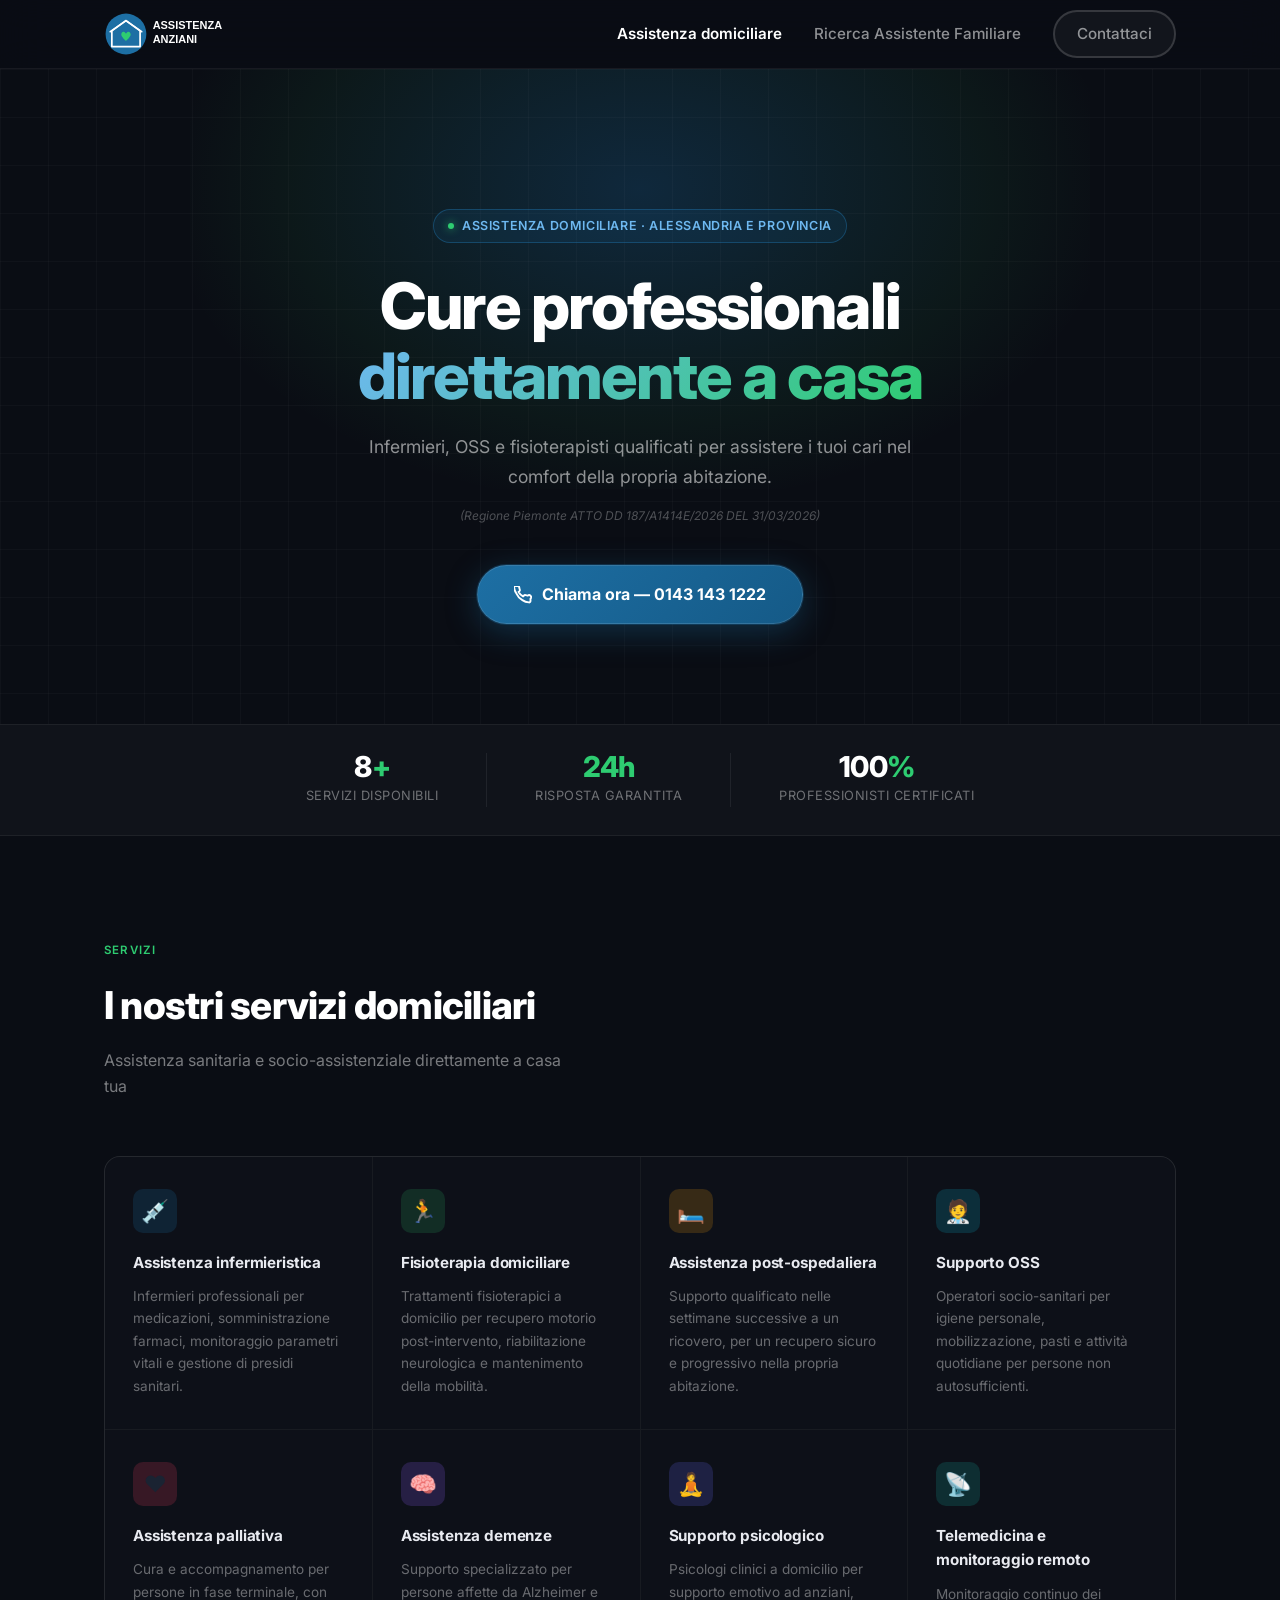
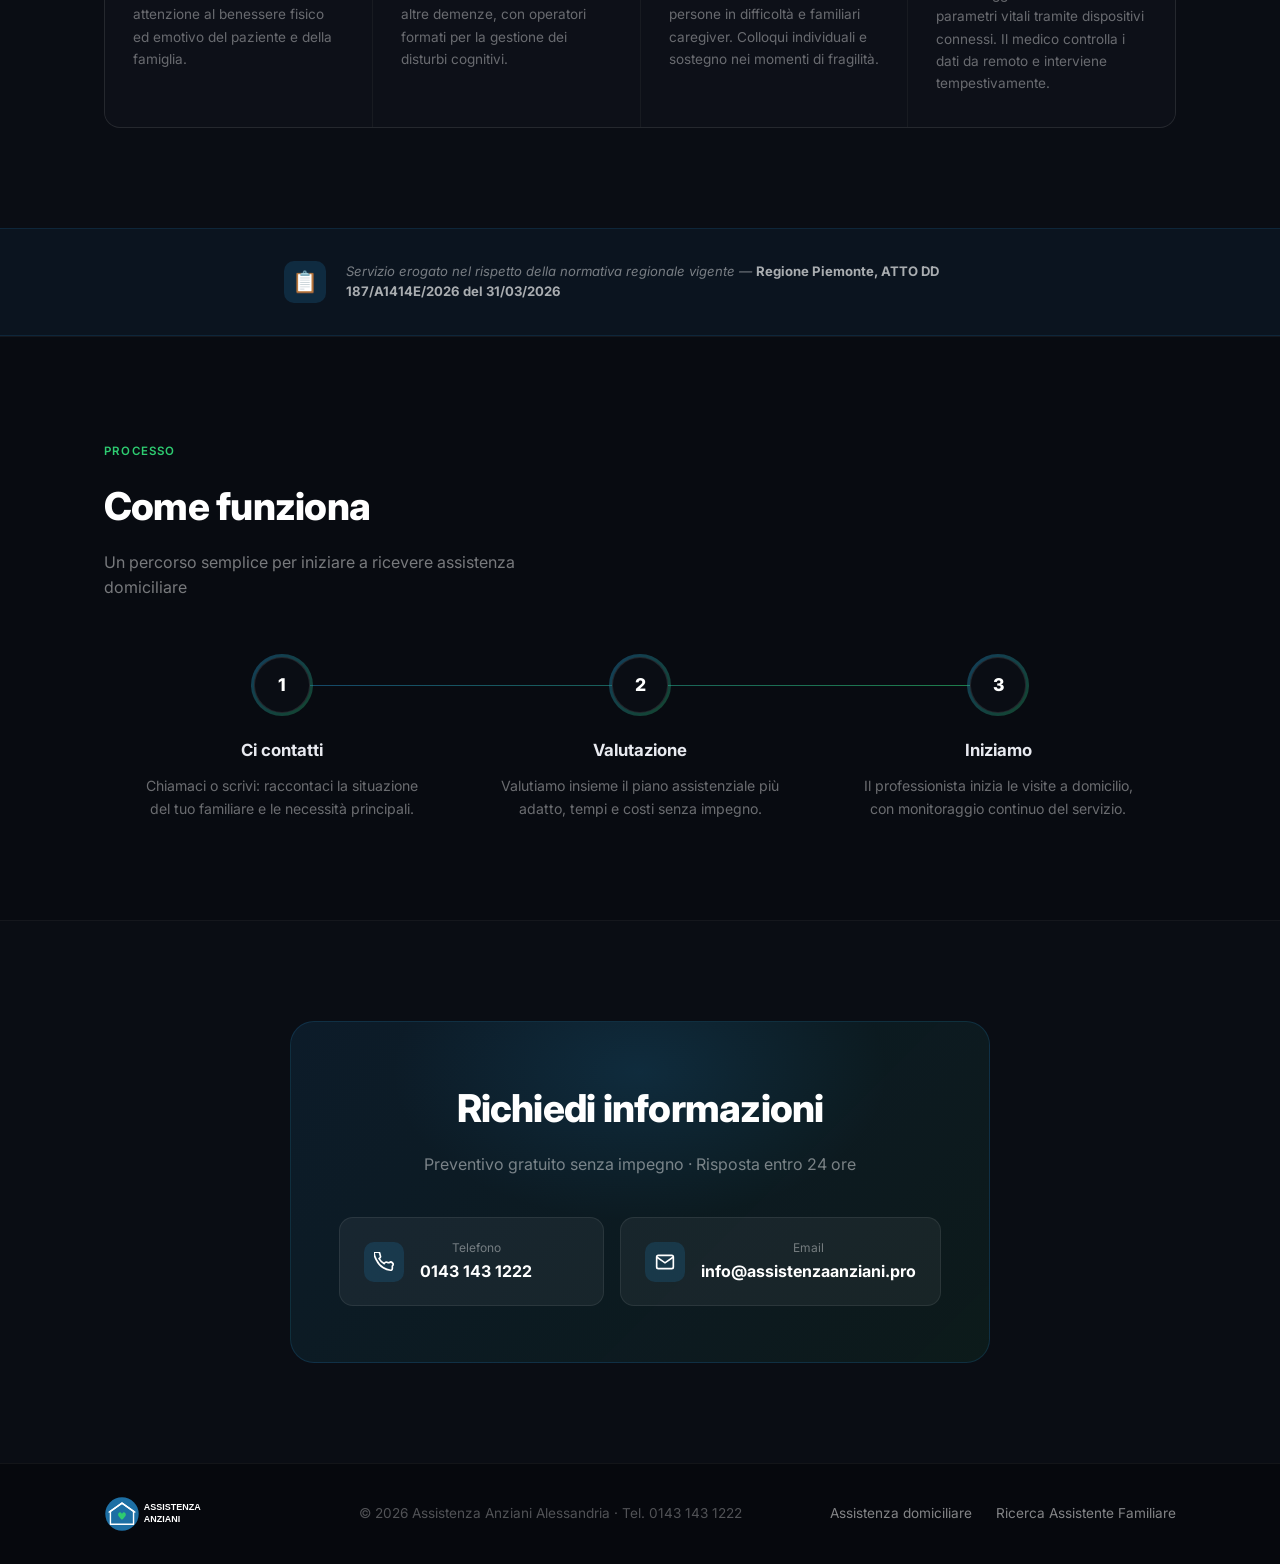
==== assistenza-domiciliare.html @ 187d7cd0 "Add white logo variant for dark navbar on assistenza-domiciliare page" ====
<!DOCTYPE html>
<html lang="it">
<head>
  <meta charset="UTF-8" />
  <meta name="viewport" content="width=device-width, initial-scale=1.0" />
  <title>Assistenza Domiciliare Alessandria e provincia | Assistenza Anziani AL</title>
  <meta name="description" content="Assistenza domiciliare professionale ad Alessandria e provincia. Infermieri, OSS, fisioterapisti e supporto post-ospedaliero a domicilio. Contattaci." />
  <meta name="keywords" content="assistenza domiciliare Alessandria, OSS domiciliare Alessandria, assistenza post-operatoria" />
  <link rel="canonical" href="https://www.assistenzaanziani.pro/assistenza-domiciliare.html" />
  <link rel="preconnect" href="https://fonts.googleapis.com" />
  <link rel="preconnect" href="https://fonts.gstatic.com" crossorigin />
  <link href="https://fonts.googleapis.com/css2?family=Inter:ital,wght@0,300;0,400;0,500;0,600;0,700;0,800;1,400&display=swap" rel="stylesheet" />
  <link rel="stylesheet" href="style.css" />
  <script type="application/ld+json">
  {
    "@context": "https://schema.org",
    "@type": "MedicalBusiness",
    "name": "Assistenza Domiciliare — Assistenza Anziani Alessandria",
    "description": "Cure domiciliari, infermieri e OSS a domicilio ad Alessandria e provincia",
    "telephone": "+390143143122",
    "email": "info@assistenzaanziani.pro",
    "areaServed": ["Alessandria e provincia"]
  }
  </script>

  <style>
    /* ─── PAGE OVERRIDE: Linear-inspired dark design ─── */

    /* Reset page background */
    body { background: #0a0d14; }

    /* ── NAVBAR override for dark page ── */
    .navbar {
      background: rgba(10,13,20,0.85);
      border-bottom: 1px solid rgba(255,255,255,0.06);
      backdrop-filter: blur(20px);
    }
    .nav-links a { color: rgba(255,255,255,0.55); }
    .nav-links a:hover { color: #fff; }
    .nav-links a.active { color: #fff; font-weight: 600; }
    .btn-outline {
      border-color: rgba(255,255,255,0.15);
      color: rgba(255,255,255,0.75);
      background: rgba(255,255,255,0.04);
    }
    .btn-outline:hover {
      background: rgba(255,255,255,0.1);
      border-color: rgba(255,255,255,0.3);
      color: #fff;
    }
    .hamburger span { background: rgba(255,255,255,0.7); }
    .mobile-menu {
      background: #0d1018;
      border-top: 1px solid rgba(255,255,255,0.06);
    }
    .mobile-menu a { color: rgba(255,255,255,0.7); border-bottom-color: rgba(255,255,255,0.06); }

    /* ── HERO ── */
    .ad-hero {
      position: relative;
      padding: 140px 0 100px;
      background: #0a0d14;
      overflow: hidden;
      text-align: center;
    }
    /* Mesh gradient glow */
    .ad-hero::before {
      content: '';
      position: absolute;
      top: -180px; left: 50%;
      transform: translateX(-50%);
      width: 900px; height: 600px;
      background: radial-gradient(ellipse at center, rgba(29,111,164,0.28) 0%, rgba(46,204,113,0.06) 55%, transparent 75%);
      pointer-events: none;
    }
    /* Subtle grid texture */
    .ad-hero::after {
      content: '';
      position: absolute;
      inset: 0;
      background-image:
        linear-gradient(rgba(255,255,255,0.025) 1px, transparent 1px),
        linear-gradient(90deg, rgba(255,255,255,0.025) 1px, transparent 1px);
      background-size: 48px 48px;
      pointer-events: none;
    }
    .ad-hero .container { position: relative; z-index: 2; max-width: 760px; }

    .ad-badge {
      display: inline-flex; align-items: center; gap: 8px;
      padding: 6px 14px;
      border: 1px solid rgba(29,111,164,0.45);
      border-radius: 50px;
      background: rgba(29,111,164,0.12);
      color: #6eb8f0;
      font-size: 0.78rem; font-weight: 600;
      letter-spacing: 0.6px; text-transform: uppercase;
      margin-bottom: 28px;
    }
    .ad-badge-dot {
      width: 6px; height: 6px; border-radius: 50%;
      background: #2ecc71;
      box-shadow: 0 0 8px rgba(46,204,113,0.8);
      animation: pulse 2s infinite;
    }
    @keyframes pulse {
      0%,100% { opacity: 1; } 50% { opacity: 0.4; }
    }

    .ad-hero h1 {
      font-size: clamp(2.6rem, 5vw, 4rem);
      font-weight: 800;
      line-height: 1.1;
      letter-spacing: -0.03em;
      color: #fff;
      margin-bottom: 20px;
    }
    .ad-hero h1 span {
      background: linear-gradient(135deg, #6eb8f0 0%, #2ecc71 100%);
      -webkit-background-clip: text;
      -webkit-text-fill-color: transparent;
      background-clip: text;
    }
    .ad-hero p.sub {
      font-size: 1.1rem;
      color: rgba(255,255,255,0.55);
      line-height: 1.7;
      max-width: 560px;
      margin: 0 auto 14px;
    }
    .ad-hero p.normativa {
      font-size: 0.75rem;
      font-style: italic;
      color: rgba(255,255,255,0.28);
      margin-bottom: 40px;
    }
    .ad-cta {
      display: inline-flex; align-items: center; gap: 10px;
      padding: 16px 36px;
      background: linear-gradient(135deg, #1d6fa4, #155a87);
      color: #fff;
      font-weight: 700; font-size: 1rem;
      border-radius: 50px;
      text-decoration: none;
      border: 1px solid rgba(255,255,255,0.12);
      box-shadow: 0 0 0 1px rgba(29,111,164,0.3), 0 8px 32px rgba(29,111,164,0.35);
      transition: transform 0.2s, box-shadow 0.2s;
    }
    .ad-cta:hover {
      transform: translateY(-2px);
      box-shadow: 0 0 0 1px rgba(29,111,164,0.5), 0 16px 48px rgba(29,111,164,0.45);
    }

    /* ── STATS STRIP ── */
    .ad-stats {
      background: rgba(255,255,255,0.025);
      border-top: 1px solid rgba(255,255,255,0.06);
      border-bottom: 1px solid rgba(255,255,255,0.06);
      padding: 28px 0;
    }
    .ad-stats-inner {
      display: flex; align-items: center; justify-content: center;
      gap: 0; flex-wrap: wrap;
    }
    .ad-stat {
      text-align: center;
      padding: 0 48px;
      border-right: 1px solid rgba(255,255,255,0.07);
    }
    .ad-stat:last-child { border-right: none; }
    .ad-stat-num {
      font-size: 1.8rem; font-weight: 800;
      color: #fff; letter-spacing: -0.02em; line-height: 1;
      margin-bottom: 4px;
    }
    .ad-stat-num span { color: #2ecc71; }
    .ad-stat-label {
      font-size: 0.8rem; color: rgba(255,255,255,0.4);
      text-transform: uppercase; letter-spacing: 0.5px;
    }

    /* ── SERVICES ── */
    .ad-services {
      padding: 100px 0;
      background: #0a0d14;
    }
    .ad-section-label {
      display: inline-block;
      font-size: 0.72rem; font-weight: 600;
      letter-spacing: 1.2px; text-transform: uppercase;
      color: #2ecc71;
      margin-bottom: 16px;
    }
    .ad-section-title {
      font-size: clamp(1.8rem, 3vw, 2.4rem);
      font-weight: 800;
      color: #fff;
      letter-spacing: -0.02em;
      margin-bottom: 12px;
    }
    .ad-section-sub {
      font-size: 1rem;
      color: rgba(255,255,255,0.45);
      max-width: 480px;
    }
    .ad-section-header { margin-bottom: 56px; }

    .ad-grid {
      display: grid;
      grid-template-columns: repeat(4, 1fr);
      gap: 1px;
      background: rgba(255,255,255,0.06);
      border: 1px solid rgba(255,255,255,0.06);
      border-radius: 16px;
      overflow: hidden;
    }
    .ad-card {
      background: #0d1018;
      padding: 32px 28px;
      transition: background 0.2s;
      position: relative;
      overflow: hidden;
    }
    .ad-card::after {
      content: '';
      position: absolute;
      inset: 0;
      background: radial-gradient(circle at 30% 30%, rgba(29,111,164,0.12), transparent 70%);
      opacity: 0;
      transition: opacity 0.3s;
    }
    .ad-card:hover { background: #111520; }
    .ad-card:hover::after { opacity: 1; }

    .ad-card-icon {
      width: 44px; height: 44px;
      border-radius: 10px;
      display: flex; align-items: center; justify-content: center;
      font-size: 1.4rem;
      margin-bottom: 18px;
      position: relative; z-index: 1;
    }
    .ad-card h3 {
      font-size: 0.95rem; font-weight: 700;
      color: #e8eaf0;
      margin-bottom: 10px;
      letter-spacing: -0.01em;
      position: relative; z-index: 1;
    }
    .ad-card p {
      font-size: 0.85rem;
      color: rgba(255,255,255,0.38);
      line-height: 1.65;
      position: relative; z-index: 1;
    }

    /* icon background variants */
    .icon-blue  { background: rgba(29,111,164,0.2); }
    .icon-green { background: rgba(46,204,113,0.15); }
    .icon-purple{ background: rgba(139,92,246,0.2); }
    .icon-amber { background: rgba(245,158,11,0.18); }
    .icon-rose  { background: rgba(244,63,94,0.18); }
    .icon-cyan  { background: rgba(6,182,212,0.18); }
    .icon-indigo{ background: rgba(99,102,241,0.2); }
    .icon-teal  { background: rgba(20,184,166,0.18); }

    /* ── COME FUNZIONA ── */
    .ad-how {
      padding: 100px 0;
      background: #080b11;
      border-top: 1px solid rgba(255,255,255,0.05);
      border-bottom: 1px solid rgba(255,255,255,0.05);
    }
    .ad-timeline {
      display: grid;
      grid-template-columns: repeat(3, 1fr);
      gap: 2px;
      margin-top: 56px;
      position: relative;
    }
    /* Connecting line */
    .ad-timeline::before {
      content: '';
      position: absolute;
      top: 28px; left: calc(16.67% + 8px); right: calc(16.67% + 8px);
      height: 1px;
      background: linear-gradient(90deg, rgba(29,111,164,0.6), rgba(46,204,113,0.6));
      z-index: 0;
    }
    .ad-step {
      text-align: center;
      padding: 0 32px;
      position: relative; z-index: 1;
    }
    .ad-step-num {
      width: 56px; height: 56px;
      border-radius: 50%;
      background: #0a0d14;
      border: 1px solid rgba(255,255,255,0.1);
      color: #fff;
      font-size: 1.1rem; font-weight: 800;
      display: flex; align-items: center; justify-content: center;
      margin: 0 auto 24px;
      position: relative;
    }
    .ad-step-num::after {
      content: '';
      position: absolute;
      inset: -4px;
      border-radius: 50%;
      background: linear-gradient(135deg, rgba(29,111,164,0.5), rgba(46,204,113,0.3));
      z-index: -1;
    }
    .ad-step h3 {
      font-size: 1.05rem; font-weight: 700;
      color: #e8eaf0; margin-bottom: 10px;
    }
    .ad-step p {
      font-size: 0.88rem;
      color: rgba(255,255,255,0.4);
      line-height: 1.65;
    }

    /* ── NORMATIVA BANNER ── */
    .ad-normativa {
      margin: 0; padding: 32px 0;
      background: rgba(29,111,164,0.07);
      border-top: 1px solid rgba(29,111,164,0.2);
      border-bottom: 1px solid rgba(29,111,164,0.2);
    }
    .ad-normativa-inner {
      display: flex; align-items: center; gap: 20px;
      max-width: 760px; margin: 0 auto; padding: 0 24px;
    }
    .ad-norm-icon {
      width: 42px; height: 42px; border-radius: 10px;
      background: rgba(29,111,164,0.25);
      display: flex; align-items: center; justify-content: center;
      font-size: 1.3rem; flex-shrink: 0;
    }
    .ad-norm-text {
      font-size: 0.82rem;
      color: rgba(255,255,255,0.45);
      font-style: italic;
      line-height: 1.5;
    }
    .ad-norm-text strong { color: rgba(255,255,255,0.65); font-style: normal; }

    /* ── CONTATTI ── */
    .ad-contact {
      padding: 100px 0;
      background: #0a0d14;
    }
    .ad-contact-box {
      max-width: 700px; margin: 0 auto;
      background: linear-gradient(135deg, rgba(29,111,164,0.15), rgba(46,204,113,0.07));
      border: 1px solid rgba(29,111,164,0.25);
      border-radius: 24px;
      padding: 56px 48px;
      text-align: center;
      position: relative;
      overflow: hidden;
    }
    .ad-contact-box::before {
      content: '';
      position: absolute;
      top: -100px; left: 50%;
      transform: translateX(-50%);
      width: 500px; height: 300px;
      background: radial-gradient(ellipse, rgba(29,111,164,0.2), transparent 70%);
    }
    .ad-contact-box h2 {
      font-size: clamp(1.8rem, 3vw, 2.4rem);
      font-weight: 800; color: #fff;
      letter-spacing: -0.02em;
      margin-bottom: 12px;
      position: relative;
    }
    .ad-contact-box p {
      color: rgba(255,255,255,0.45);
      font-size: 1rem; margin-bottom: 40px;
      position: relative;
    }
    .ad-contact-cards {
      display: grid; grid-template-columns: 1fr 1fr;
      gap: 16px; position: relative;
    }
    .ad-contact-card {
      display: flex; align-items: center; gap: 16px;
      padding: 20px 24px;
      background: rgba(255,255,255,0.05);
      border: 1px solid rgba(255,255,255,0.08);
      border-radius: 14px;
      text-decoration: none; color: #fff;
      transition: background 0.2s, border-color 0.2s, transform 0.2s;
    }
    .ad-contact-card:hover {
      background: rgba(255,255,255,0.09);
      border-color: rgba(29,111,164,0.4);
      transform: translateY(-2px);
    }
    .ad-contact-ico {
      width: 40px; height: 40px; border-radius: 10px;
      background: rgba(29,111,164,0.25);
      display: flex; align-items: center; justify-content: center;
      flex-shrink: 0;
    }
    .ad-contact-lbl { font-size: 0.75rem; color: rgba(255,255,255,0.4); margin-bottom: 2px; }
    .ad-contact-val { font-size: 1rem; font-weight: 700; }

    /* ── FOOTER ── */
    .footer {
      background: #06080d;
      border-top: 1px solid rgba(255,255,255,0.05);
    }
    .footer p { color: rgba(255,255,255,0.3); }

    /* ── RESPONSIVE ── */
    @media (max-width: 1024px) {
      .ad-grid { grid-template-columns: repeat(2, 1fr); }
    }
    @media (max-width: 768px) {
      .ad-hero { padding: 100px 0 70px; }
      .ad-grid { grid-template-columns: 1fr; }
      .ad-stat { padding: 16px 24px; border-right: none; border-bottom: 1px solid rgba(255,255,255,0.07); }
      .ad-stat:last-child { border-bottom: none; }
      .ad-stats-inner { flex-direction: column; }
      .ad-timeline { grid-template-columns: 1fr; gap: 32px; }
      .ad-timeline::before { display: none; }
      .ad-contact-cards { grid-template-columns: 1fr; }
      .ad-contact-box { padding: 40px 24px; }
      .ad-normativa-inner { flex-direction: column; text-align: center; }
    }
  </style>
</head>
<body>

  <header class="navbar">
    <div class="container nav-inner">
      <a href="index.html" class="logo-img"><img src="logo-white.svg" alt="Assistenza Anziani Alessandria" height="44" /></a>
      <nav class="nav-links">
        <a href="assistenza-domiciliare.html" class="active">Assistenza domiciliare</a>
        <a href="badante.html">Ricerca Assistente Familiare</a>
        <a href="#contatti" class="btn btn-outline">Contattaci</a>
      </nav>
      <button class="hamburger" id="hamburger" aria-label="Menu">
        <span></span><span></span><span></span>
      </button>
    </div>
    <div class="mobile-menu" id="mobileMenu">
      <a href="assistenza-domiciliare.html" onclick="closeMobileMenu()">Assistenza domiciliare</a>
      <a href="badante.html" onclick="closeMobileMenu()">Ricerca Assistente Familiare</a>
      <a href="#contatti" onclick="closeMobileMenu()">Contattaci</a>
    </div>
  </header>

  <!-- HERO -->
  <section class="ad-hero">
    <div class="container">
      <div class="ad-badge">
        <span class="ad-badge-dot"></span>
        Assistenza domiciliare · Alessandria e provincia
      </div>
      <h1>Cure professionali<br /><span>direttamente a casa</span></h1>
      <p class="sub">Infermieri, OSS e fisioterapisti qualificati per assistere i tuoi cari nel comfort della propria abitazione.</p>
      <p class="normativa">(Regione Piemonte ATTO DD 187/A1414E/2026 DEL 31/03/2026)</p>
      <a href="tel:01431431222" class="ad-cta">
        <svg width="18" height="18" viewBox="0 0 24 24" fill="none" stroke="currentColor" stroke-width="2.5"><path d="M22 16.92v3a2 2 0 01-2.18 2 19.79 19.79 0 01-8.63-3.07A19.5 19.5 0 013.07 9.81a19.79 19.79 0 01-3.07-8.67A2 2 0 012 .18h3a2 2 0 012 1.72c.127.96.361 1.903.7 2.81a2 2 0 01-.45 2.11L6.09 7.91a16 16 0 006 6l1.27-1.27a2 2 0 012.11-.45c.907.339 1.85.573 2.81.7A2 2 0 0122 16.92z"/></svg>
        Chiama ora — 0143 143 1222
      </a>
    </div>
  </section>

  <!-- STATS STRIP -->
  <div class="ad-stats">
    <div class="ad-stats-inner">
      <div class="ad-stat">
        <div class="ad-stat-num">8<span>+</span></div>
        <div class="ad-stat-label">Servizi disponibili</div>
      </div>
      <div class="ad-stat">
        <div class="ad-stat-num"><span>24h</span></div>
        <div class="ad-stat-label">Risposta garantita</div>
      </div>
      <div class="ad-stat">
        <div class="ad-stat-num">100<span>%</span></div>
        <div class="ad-stat-label">Professionisti certificati</div>
      </div>
    </div>
  </div>

  <!-- SERVIZI -->
  <section class="ad-services">
    <div class="container">
      <div class="ad-section-header">
        <div class="ad-section-label">Servizi</div>
        <h2 class="ad-section-title">I nostri servizi domiciliari</h2>
        <p class="ad-section-sub">Assistenza sanitaria e socio-assistenziale direttamente a casa tua</p>
      </div>

      <div class="ad-grid">
        <div class="ad-card">
          <div class="ad-card-icon icon-blue">💉</div>
          <h3>Assistenza infermieristica</h3>
          <p>Infermieri professionali per medicazioni, somministrazione farmaci, monitoraggio parametri vitali e gestione di presidi sanitari.</p>
        </div>
        <div class="ad-card">
          <div class="ad-card-icon icon-green">🏃</div>
          <h3>Fisioterapia domiciliare</h3>
          <p>Trattamenti fisioterapici a domicilio per recupero motorio post-intervento, riabilitazione neurologica e mantenimento della mobilità.</p>
        </div>
        <div class="ad-card">
          <div class="ad-card-icon icon-amber">🛏️</div>
          <h3>Assistenza post-ospedaliera</h3>
          <p>Supporto qualificato nelle settimane successive a un ricovero, per un recupero sicuro e progressivo nella propria abitazione.</p>
        </div>
        <div class="ad-card">
          <div class="ad-card-icon icon-cyan">🧑‍⚕️</div>
          <h3>Supporto OSS</h3>
          <p>Operatori socio-sanitari per igiene personale, mobilizzazione, pasti e attività quotidiane per persone non autosufficienti.</p>
        </div>
        <div class="ad-card">
          <div class="ad-card-icon icon-rose">❤️</div>
          <h3>Assistenza palliativa</h3>
          <p>Cura e accompagnamento per persone in fase terminale, con attenzione al benessere fisico ed emotivo del paziente e della famiglia.</p>
        </div>
        <div class="ad-card">
          <div class="ad-card-icon icon-purple">🧠</div>
          <h3>Assistenza demenze</h3>
          <p>Supporto specializzato per persone affette da Alzheimer e altre demenze, con operatori formati per la gestione dei disturbi cognitivi.</p>
        </div>
        <div class="ad-card">
          <div class="ad-card-icon icon-indigo">🧘</div>
          <h3>Supporto psicologico</h3>
          <p>Psicologi clinici a domicilio per supporto emotivo ad anziani, persone in difficoltà e familiari caregiver. Colloqui individuali e sostegno nei momenti di fragilità.</p>
        </div>
        <div class="ad-card">
          <div class="ad-card-icon icon-teal">📡</div>
          <h3>Telemedicina e monitoraggio remoto</h3>
          <p>Monitoraggio continuo dei parametri vitali tramite dispositivi connessi. Il medico controlla i dati da remoto e interviene tempestivamente.</p>
        </div>
      </div>
    </div>
  </section>

  <!-- NORMATIVA BANNER -->
  <div class="ad-normativa">
    <div class="ad-normativa-inner">
      <div class="ad-norm-icon">📋</div>
      <p class="ad-norm-text">
        Servizio erogato nel rispetto della normativa regionale vigente —
        <strong>Regione Piemonte, ATTO DD 187/A1414E/2026 del 31/03/2026</strong>
      </p>
    </div>
  </div>

  <!-- COME FUNZIONA -->
  <section class="ad-how">
    <div class="container">
      <div class="ad-section-header">
        <div class="ad-section-label">Processo</div>
        <h2 class="ad-section-title">Come funziona</h2>
        <p class="ad-section-sub">Un percorso semplice per iniziare a ricevere assistenza domiciliare</p>
      </div>

      <div class="ad-timeline">
        <div class="ad-step">
          <div class="ad-step-num">1</div>
          <h3>Ci contatti</h3>
          <p>Chiamaci o scrivi: raccontaci la situazione del tuo familiare e le necessità principali.</p>
        </div>
        <div class="ad-step">
          <div class="ad-step-num">2</div>
          <h3>Valutazione</h3>
          <p>Valutiamo insieme il piano assistenziale più adatto, tempi e costi senza impegno.</p>
        </div>
        <div class="ad-step">
          <div class="ad-step-num">3</div>
          <h3>Iniziamo</h3>
          <p>Il professionista inizia le visite a domicilio, con monitoraggio continuo del servizio.</p>
        </div>
      </div>
    </div>
  </section>

  <!-- CONTATTI -->
  <section id="contatti" class="ad-contact">
    <div class="container">
      <div class="ad-contact-box">
        <h2>Richiedi informazioni</h2>
        <p>Preventivo gratuito senza impegno · Risposta entro 24 ore</p>
        <div class="ad-contact-cards">
          <a href="tel:01431431222" class="ad-contact-card">
            <div class="ad-contact-ico">
              <svg width="20" height="20" viewBox="0 0 24 24" fill="none" stroke="currentColor" stroke-width="2"><path d="M22 16.92v3a2 2 0 01-2.18 2 19.79 19.79 0 01-8.63-3.07A19.5 19.5 0 013.07 9.81a19.79 19.79 0 01-3.07-8.67A2 2 0 012 .18h3a2 2 0 012 1.72c.127.96.361 1.903.7 2.81a2 2 0 01-.45 2.11L6.09 7.91a16 16 0 006 6l1.27-1.27a2 2 0 012.11-.45c.907.339 1.85.573 2.81.7A2 2 0 0122 16.92z"/></svg>
            </div>
            <div>
              <div class="ad-contact-lbl">Telefono</div>
              <div class="ad-contact-val">0143 143 1222</div>
            </div>
          </a>
          <a href="mailto:info@assistenzaanziani.pro" class="ad-contact-card">
            <div class="ad-contact-ico">
              <svg width="20" height="20" viewBox="0 0 24 24" fill="none" stroke="currentColor" stroke-width="2"><path d="M4 4h16c1.1 0 2 .9 2 2v12c0 1.1-.9 2-2 2H4c-1.1 0-2-.9-2-2V6c0-1.1.9-2 2-2z"/><polyline points="22,6 12,13 2,6"/></svg>
            </div>
            <div>
              <div class="ad-contact-lbl">Email</div>
              <div class="ad-contact-val">info@assistenzaanziani.pro</div>
            </div>
          </a>
        </div>
      </div>
    </div>
  </section>

  <footer class="footer">
    <div class="container footer-inner">
      <img src="logo-white.svg" alt="Assistenza Anziani Alessandria" height="36" />
      <p>© 2026 Assistenza Anziani Alessandria · Tel. 0143 143 1222</p>
      <div class="footer-links">
        <a href="assistenza-domiciliare.html">Assistenza domiciliare</a>
        <a href="badante.html">Ricerca Assistente Familiare</a>
      </div>
    </div>
  </footer>

  <script src="main.js"></script>
</body>
</html>
---- style.css ----
*, *::before, *::after { box-sizing: border-box; margin: 0; padding: 0; }

:root {
  --primary: #1d6fa4;
  --primary-dark: #155a87;
  --primary-light: #e8f4fd;
  --accent: #2ecc71;
  --accent-dark: #27ae60;
  --dark: #1a2332;
  --dark-mid: #2c3e50;
  --gray-100: #f7f9fc;
  --gray-200: #e9eef5;
  --gray-400: #9aa5b4;
  --gray-600: #5a6a7e;
  --white: #ffffff;
  --text: #1a2332;
  --text-light: #5a6a7e;
  --radius: 12px;
  --radius-lg: 20px;
  --shadow: 0 4px 24px rgba(0,0,0,0.08);
  --shadow-lg: 0 8px 40px rgba(0,0,0,0.12);
  --font: 'Inter', system-ui, sans-serif;
}

html { scroll-behavior: smooth; }
body { font-family: var(--font); color: var(--text); background: var(--white); line-height: 1.6; }

/* LAYOUT */
.container { max-width: 1120px; margin: 0 auto; padding: 0 24px; }
.section { padding: 80px 0; }
.section-light { background: var(--gray-100); }
.section-dark { background: var(--dark); }
.section-primary { background: var(--primary); }

/* SECTION HEADER */
.section-header { text-align: center; margin-bottom: 56px; }
.section-header h2 { font-size: clamp(1.8rem, 3vw, 2.5rem); font-weight: 800; margin-bottom: 12px; }
.section-header p { font-size: 1.1rem; color: var(--text-light); max-width: 540px; margin: 0 auto; }
.section-header.light h2 { color: var(--white); }
.section-header.light p { color: rgba(255,255,255,0.75); }

/* BUTTONS */
.btn {
  display: inline-flex; align-items: center; gap: 8px;
  padding: 14px 28px; border-radius: 50px; font-weight: 600; font-size: 1rem;
  text-decoration: none; border: 2px solid transparent; cursor: pointer;
  transition: all .2s ease; white-space: nowrap;
}
.btn-primary { background: var(--primary); color: var(--white); border-color: var(--primary); }
.btn-primary:hover { background: var(--primary-dark); border-color: var(--primary-dark); transform: translateY(-2px); box-shadow: var(--shadow); }
.btn-secondary { background: var(--white); color: var(--primary); border-color: var(--gray-200); }
.btn-secondary:hover { border-color: var(--primary); transform: translateY(-2px); }
.btn-outline { border-color: var(--primary); color: var(--primary); background: transparent; padding: 10px 22px; }
.btn-outline:hover { background: var(--primary); color: var(--white); }

/* NAVBAR */
.navbar {
  position: sticky; top: 0; z-index: 100;
  background: rgba(255,255,255,0.95); backdrop-filter: blur(12px);
  border-bottom: 1px solid var(--gray-200);
}
.nav-inner { display: flex; align-items: center; justify-content: space-between; height: 68px; }
.logo { font-size: 1.4rem; font-weight: 800; color: var(--dark); text-decoration: none; }
.logo span { color: var(--primary); }
.nav-links { display: flex; align-items: center; gap: 32px; }
.nav-links a { color: var(--text-light); text-decoration: none; font-weight: 500; font-size: .95rem; transition: color .2s; }
.nav-links a:hover { color: var(--primary); }
.hamburger { display: none; flex-direction: column; gap: 5px; background: none; border: none; cursor: pointer; padding: 4px; }
.hamburger span { display: block; width: 24px; height: 2px; background: var(--dark); border-radius: 2px; transition: all .3s; }
.mobile-menu { display: none; flex-direction: column; padding: 16px 24px 24px; border-top: 1px solid var(--gray-200); gap: 4px; }
.mobile-menu a { padding: 12px 0; color: var(--text); font-weight: 500; text-decoration: none; border-bottom: 1px solid var(--gray-200); }
.mobile-menu.open { display: flex; }

/* HERO */
.hero { position: relative; padding: 140px 0 100px; overflow: hidden; background: var(--dark); }
.hero-video {
  position: absolute; inset: 0; width: 100%; height: 100%;
  object-fit: cover; object-position: center; z-index: 0;
}
.hero-overlay {
  position: absolute; inset: 0; z-index: 1;
  background: rgba(0,0,0,0.15);
}
.hero-inner { position: relative; z-index: 2; display: grid; grid-template-columns: 1fr 1fr; gap: 64px; align-items: center; }
.hero-text h1 { color: var(--white); }
.hero-text p { color: rgba(255,255,255,0.85); }
.badge { display: inline-block; background: var(--primary); color: var(--white); font-size: .8rem; font-weight: 600; padding: 6px 16px; border-radius: 50px; margin-bottom: 20px; letter-spacing: .5px; text-transform: uppercase; }
.hero-text h1 { font-size: clamp(2.2rem, 4vw, 3.2rem); font-weight: 800; line-height: 1.15; margin-bottom: 20px; color: var(--dark); }
.hero-text p { font-size: 1.15rem; color: var(--text-light); margin-bottom: 36px; max-width: 480px; }
.hero-cta { display: flex; gap: 16px; flex-wrap: wrap; }
.hero-visual { display: flex; flex-direction: column; gap: 16px; }
.hero-card {
  background: var(--white); border-radius: var(--radius); padding: 20px 24px;
  box-shadow: var(--shadow); display: flex; align-items: center; gap: 16px;
  border-left: 4px solid var(--primary);
}
.hero-card-icon { font-size: 1.8rem; }
.hero-card-title { font-weight: 700; font-size: 1rem; color: var(--dark); }
.hero-card-sub { font-size: .875rem; color: var(--text-light); }

/* SERVICES */
.services-grid { display: grid; grid-template-columns: repeat(auto-fit, minmax(300px, 1fr)); gap: 24px; }
.service-card {
  background: var(--white); border-radius: var(--radius-lg); padding: 32px;
  box-shadow: var(--shadow); transition: transform .2s, box-shadow .2s;
  border: 1px solid var(--gray-200);
}
.service-card:hover { transform: translateY(-4px); box-shadow: var(--shadow-lg); }
.service-icon { font-size: 2.4rem; margin-bottom: 16px; }
.service-card h3 { font-size: 1.15rem; font-weight: 700; margin-bottom: 10px; color: var(--dark); }
.service-card p { color: var(--text-light); font-size: .95rem; line-height: 1.65; }

/* FEATURES */
.features-grid { display: grid; grid-template-columns: repeat(auto-fit, minmax(240px, 1fr)); gap: 40px; }
.feature { }
.feature-num { font-size: 2.5rem; font-weight: 800; color: var(--accent); line-height: 1; margin-bottom: 12px; }
.feature h3 { font-size: 1.1rem; font-weight: 700; color: var(--white); margin-bottom: 10px; }
.feature p { color: rgba(255,255,255,0.65); font-size: .95rem; line-height: 1.65; }

/* AREAS */
.areas-grid { display: grid; grid-template-columns: repeat(3, 1fr); gap: 24px; margin-bottom: 24px; }
.area-card {
  background: var(--white); border-radius: var(--radius-lg); padding: 36px 24px;
  text-align: center; box-shadow: var(--shadow); border: 2px solid var(--gray-200);
  transition: border-color .2s, transform .2s;
}
.area-card:hover { border-color: var(--primary); transform: translateY(-4px); }
.area-pin { font-size: 2rem; margin-bottom: 12px; }
.area-card h3 { font-size: 1.25rem; font-weight: 700; margin-bottom: 8px; color: var(--dark); }
.area-card p { color: var(--text-light); font-size: .9rem; }
.areas-note { text-align: center; color: var(--text-light); font-size: .95rem; }
.areas-note a { color: var(--primary); font-weight: 600; text-decoration: none; }
.areas-note a:hover { text-decoration: underline; }

/* CONTACTS */
.contact-grid { display: grid; grid-template-columns: repeat(2, 1fr); gap: 24px; max-width: 640px; margin: 0 auto; }
.contact-card {
  background: rgba(255,255,255,0.15); border: 2px solid rgba(255,255,255,0.3);
  border-radius: var(--radius-lg); padding: 28px 32px; display: flex;
  align-items: center; gap: 20px; text-decoration: none; color: var(--white);
  transition: background .2s, transform .2s;
}
.contact-card:hover { background: rgba(255,255,255,0.25); transform: translateY(-2px); }
.contact-icon { background: rgba(255,255,255,0.2); border-radius: 50%; padding: 14px; flex-shrink: 0; }
.contact-label { font-size: .8rem; opacity: .75; text-transform: uppercase; letter-spacing: .5px; margin-bottom: 4px; }
.contact-value { font-weight: 700; font-size: 1.05rem; }

/* FOOTER */
.footer { background: var(--dark); padding: 32px 0; }
.footer-inner { display: flex; align-items: center; justify-content: space-between; flex-wrap: wrap; gap: 16px; }
.footer .logo { color: var(--white); }
.footer p { color: rgba(255,255,255,0.45); font-size: .85rem; }
.footer-links { display: flex; gap: 24px; }
.footer-links a { color: rgba(255,255,255,0.5); font-size: .85rem; text-decoration: none; transition: color .2s; }
.footer-links a:hover { color: var(--white); }

/* RESPONSIVE */
@media (max-width: 768px) {
  .nav-links { display: none; }
  .hamburger { display: flex; }
  .hero { padding: 60px 0 40px; }
  .hero-inner { grid-template-columns: 1fr; gap: 40px; }
  .hero-visual { flex-direction: column; }
  .areas-grid { grid-template-columns: 1fr; }
  .contact-grid { grid-template-columns: 1fr; }
  .footer-inner { flex-direction: column; text-align: center; }
  .footer-links { justify-content: center; }
  .section { padding: 56px 0; }
}

@media (max-width: 480px) {
  .hero-cta { flex-direction: column; }
  .btn { justify-content: center; }
}

/* WIZARD */
.wizard { max-width: 780px; margin: 0 auto; background: var(--white); border-radius: var(--radius-lg); box-shadow: var(--shadow-lg); padding: 48px; }

.wizard-progress { display: flex; align-items: center; justify-content: center; margin-bottom: 48px; }
.wizard-step-dot {
  width: 36px; height: 36px; border-radius: 50%; background: var(--gray-200);
  color: var(--gray-400); font-weight: 700; font-size: .9rem;
  display: flex; align-items: center; justify-content: center;
  transition: all .3s;
}
.wizard-step-dot.active { background: var(--primary); color: var(--white); }
.wizard-step-dot.done { background: var(--accent); color: var(--white); }
.wizard-line { flex: 1; height: 2px; background: var(--gray-200); max-width: 80px; margin: 0 8px; }

.wizard-panel { display: none; }
.wizard-panel.active { display: block; }
.wizard-title { font-size: 1.2rem; font-weight: 700; color: var(--dark); margin-bottom: 24px; }

/* Radio group */
.radio-group { display: flex; gap: 16px; flex-wrap: wrap; }
.radio-group.vertical { flex-direction: column; gap: 10px; }
.radio-card input { display: none; }
.radio-box {
  display: flex; flex-direction: column; align-items: center; gap: 8px;
  padding: 18px 24px; border: 2px solid var(--gray-200); border-radius: var(--radius);
  cursor: pointer; transition: all .2s; min-width: 120px; text-align: center;
  font-weight: 600; font-size: .95rem; color: var(--text);
}
.radio-card.wide .radio-box { flex-direction: row; justify-content: flex-start; min-width: 100%; padding: 14px 20px; }
.radio-icon { font-size: 1.8rem; }
.radio-card input:checked + .radio-box { border-color: var(--primary); background: var(--primary-light); color: var(--primary); }
.radio-box:hover { border-color: var(--primary); }

/* Activities grid */
.activities-grid { display: grid; grid-template-columns: repeat(5, 1fr); gap: 12px; }
.activity-card input { display: none; }
.activity-box {
  display: flex; flex-direction: column; align-items: center; gap: 10px;
  padding: 18px 10px; border: 2px solid var(--gray-200); border-radius: var(--radius);
  cursor: pointer; transition: all .2s; text-align: center;
  font-size: .8rem; font-weight: 600; color: var(--gray-600); text-transform: uppercase; letter-spacing: .3px;
}
.activity-icon { font-size: 2rem; }
.activity-card input:checked + .activity-box { border-color: var(--primary); background: var(--primary-light); color: var(--primary); }
.activity-box:hover { border-color: var(--primary); transform: translateY(-2px); }

/* Form fields */
.form-grid { display: grid; grid-template-columns: 1fr 1fr; gap: 20px; }
.form-field { display: flex; flex-direction: column; gap: 8px; }
.form-field.full { grid-column: 1 / -1; }
.form-field label { font-weight: 600; font-size: .9rem; color: var(--dark); }
.form-field input, .form-field textarea {
  padding: 12px 16px; border: 2px solid var(--gray-200); border-radius: var(--radius);
  font-family: var(--font); font-size: 1rem; color: var(--text);
  transition: border-color .2s; resize: vertical;
}
.form-field input:focus, .form-field textarea:focus { outline: none; border-color: var(--primary); }

/* Wizard nav */
.wizard-nav { display: flex; justify-content: space-between; margin-top: 40px; gap: 16px; }

/* Success */
.wizard-success { text-align: center; padding: 32px 0; }
.success-icon { font-size: 4rem; margin-bottom: 16px; }
.wizard-success h3 { font-size: 1.8rem; font-weight: 800; color: var(--dark); margin-bottom: 12px; }
.wizard-success p { color: var(--text-light); font-size: 1.05rem; }

/* Responsive wizard */
@media (max-width: 768px) {
  .wizard { padding: 28px 20px; }
  .activities-grid { grid-template-columns: repeat(3, 1fr); }
  .form-grid { grid-template-columns: 1fr; }
  .radio-group { gap: 10px; }
}
@media (max-width: 480px) {
  .activities-grid { grid-template-columns: repeat(2, 1fr); }
}

/* LOGO EM */
.logo em { color: var(--accent); font-style: normal; margin-left: 2px; }

/* NAV ACTIVE */
.nav-links a.active { color: var(--primary); font-weight: 700; }

/* BTN VARIANTS */
.btn-lg { padding: 16px 36px; font-size: 1.05rem; }
.btn-white { background: var(--white); color: var(--primary); border-color: var(--white); }
.btn-white:hover { background: var(--gray-100); transform: translateY(-2px); }
.btn-accent { background: var(--accent); color: var(--white); border-color: var(--accent); }
.btn-accent:hover { background: var(--accent-dark); border-color: var(--accent-dark); transform: translateY(-2px); }

/* HERO VARIANTS */
.hero-static { padding: 120px 0 80px; }
.hero-blue { background: linear-gradient(135deg, var(--primary-dark) 0%, var(--primary) 100%); }
.hero-green { background: linear-gradient(135deg, #1a7a4a 0%, var(--accent-dark) 100%); }
.hero-center { grid-template-columns: 1fr; text-align: center; max-width: 720px; margin: 0 auto; color: var(--white); }
.hero .hero-center h1,
.hero-static .hero-center h1 { color: var(--white) !important; }
.hero .hero-center p,
.hero-static .hero-center p { color: rgba(255,255,255,0.88) !important; }
.hero-cta-center { justify-content: center; }

/* SPLIT GRID */
.split-grid { display: grid; grid-template-columns: 1fr 1fr; gap: 32px; }
.split-card { background: var(--white); border-radius: var(--radius-lg); padding: 40px; box-shadow: var(--shadow-lg); border-top: 5px solid transparent; }
.split-blue { border-top-color: var(--primary); }
.split-green { border-top-color: var(--accent); }
.split-icon { font-size: 3rem; margin-bottom: 16px; }
.split-card h3 { font-size: 1.4rem; font-weight: 800; margin-bottom: 14px; color: var(--dark); }
.split-card p { color: var(--text-light); line-height: 1.7; margin-bottom: 20px; }
.split-list { list-style: none; margin-bottom: 28px; display: flex; flex-direction: column; gap: 8px; }
.split-list li { color: var(--text); font-weight: 500; font-size: .95rem; }

/* STEPS GRID */
.steps-grid { display: flex; align-items: center; justify-content: center; gap: 16px; flex-wrap: wrap; }
.step { text-align: center; max-width: 220px; }
.step-num { width: 56px; height: 56px; border-radius: 50%; background: var(--primary); color: var(--white); font-size: 1.4rem; font-weight: 800; display: flex; align-items: center; justify-content: center; margin: 0 auto 16px; }
.step h3 { font-size: 1.1rem; font-weight: 700; color: var(--white); margin-bottom: 8px; }
.step p { color: rgba(255,255,255,0.65); font-size: .9rem; line-height: 1.6; }
.step-arrow { font-size: 2rem; color: rgba(255,255,255,0.3); }

@media (max-width: 768px) {
  .split-grid { grid-template-columns: 1fr; }
  .step-arrow { transform: rotate(90deg); }
  .hero-center { text-align: left; }
  .hero-cta-center { justify-content: flex-start; }
}

/* LOGO IMG */
.logo-img { display: flex; align-items: center; text-decoration: none; }
.logo-img img { display: block; }

/* Single area card */
.areas-single { grid-template-columns: 1fr; max-width: 360px; margin: 0 auto; }
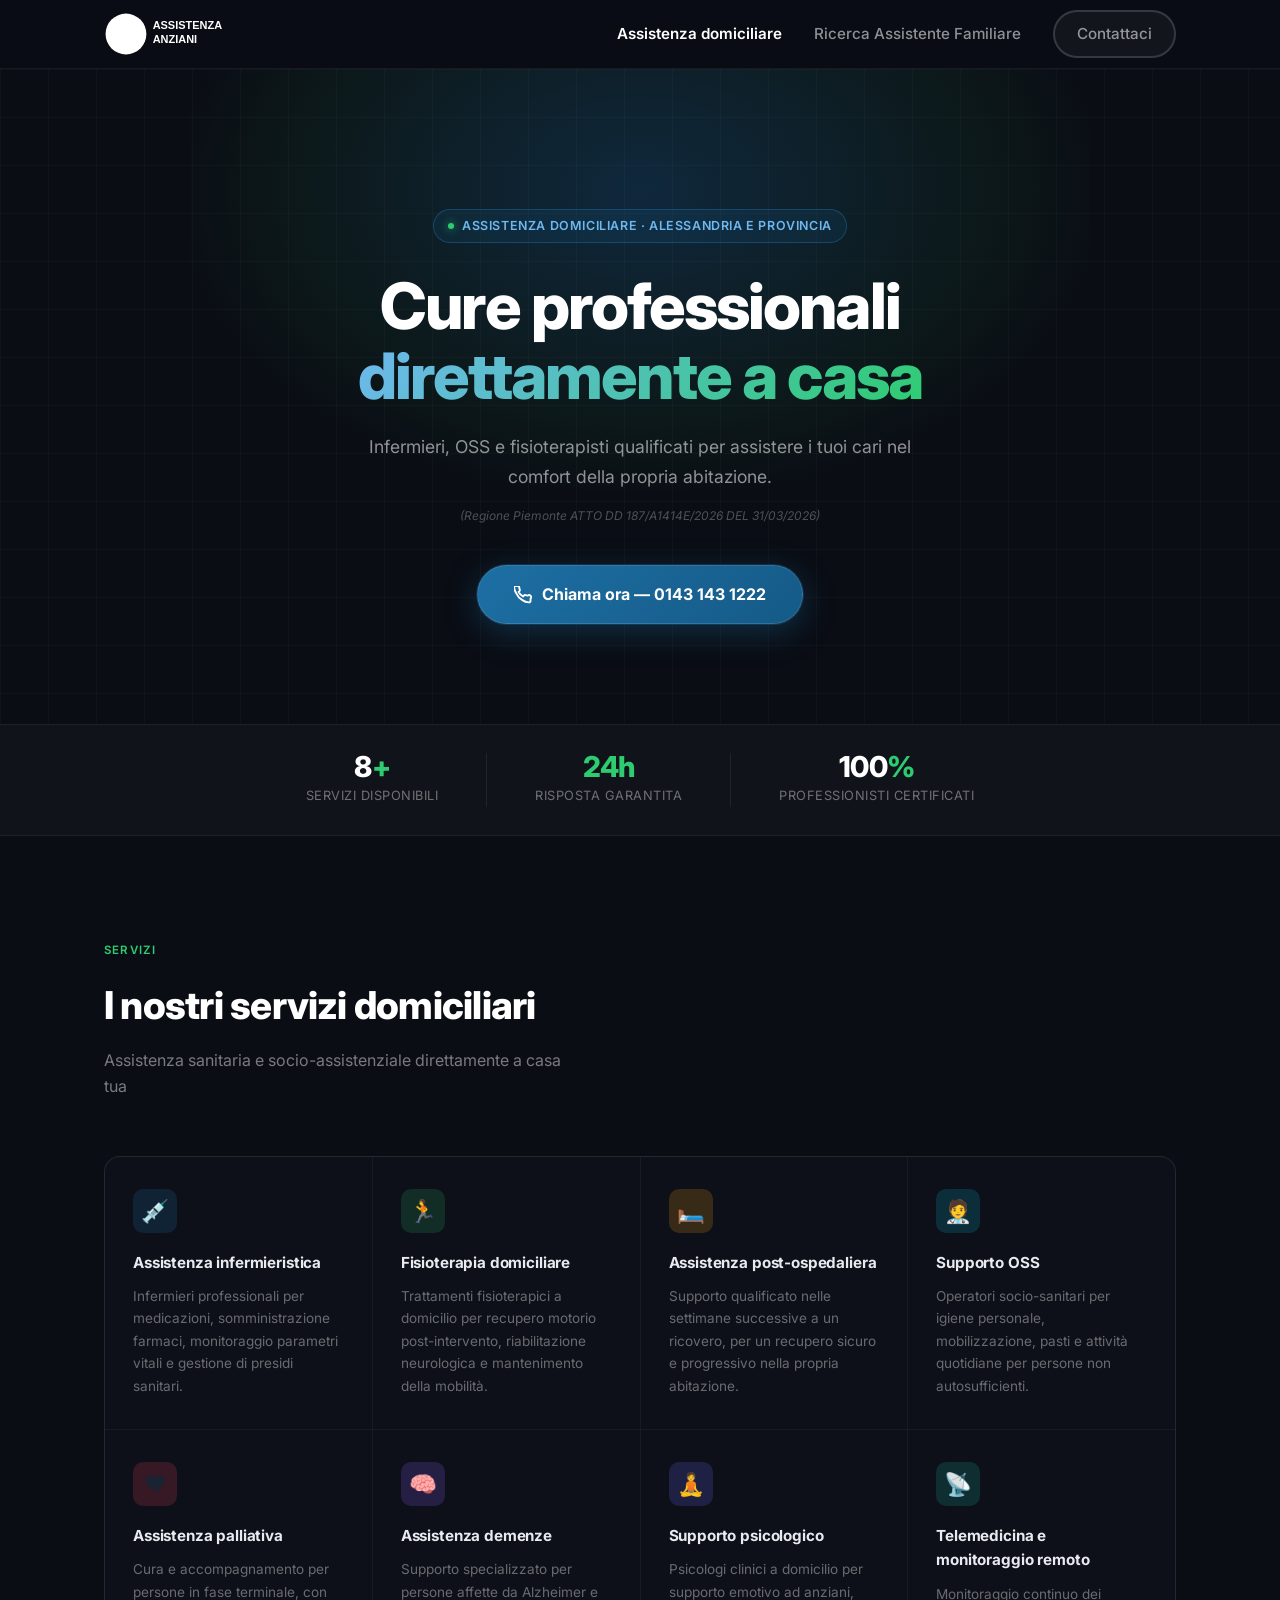
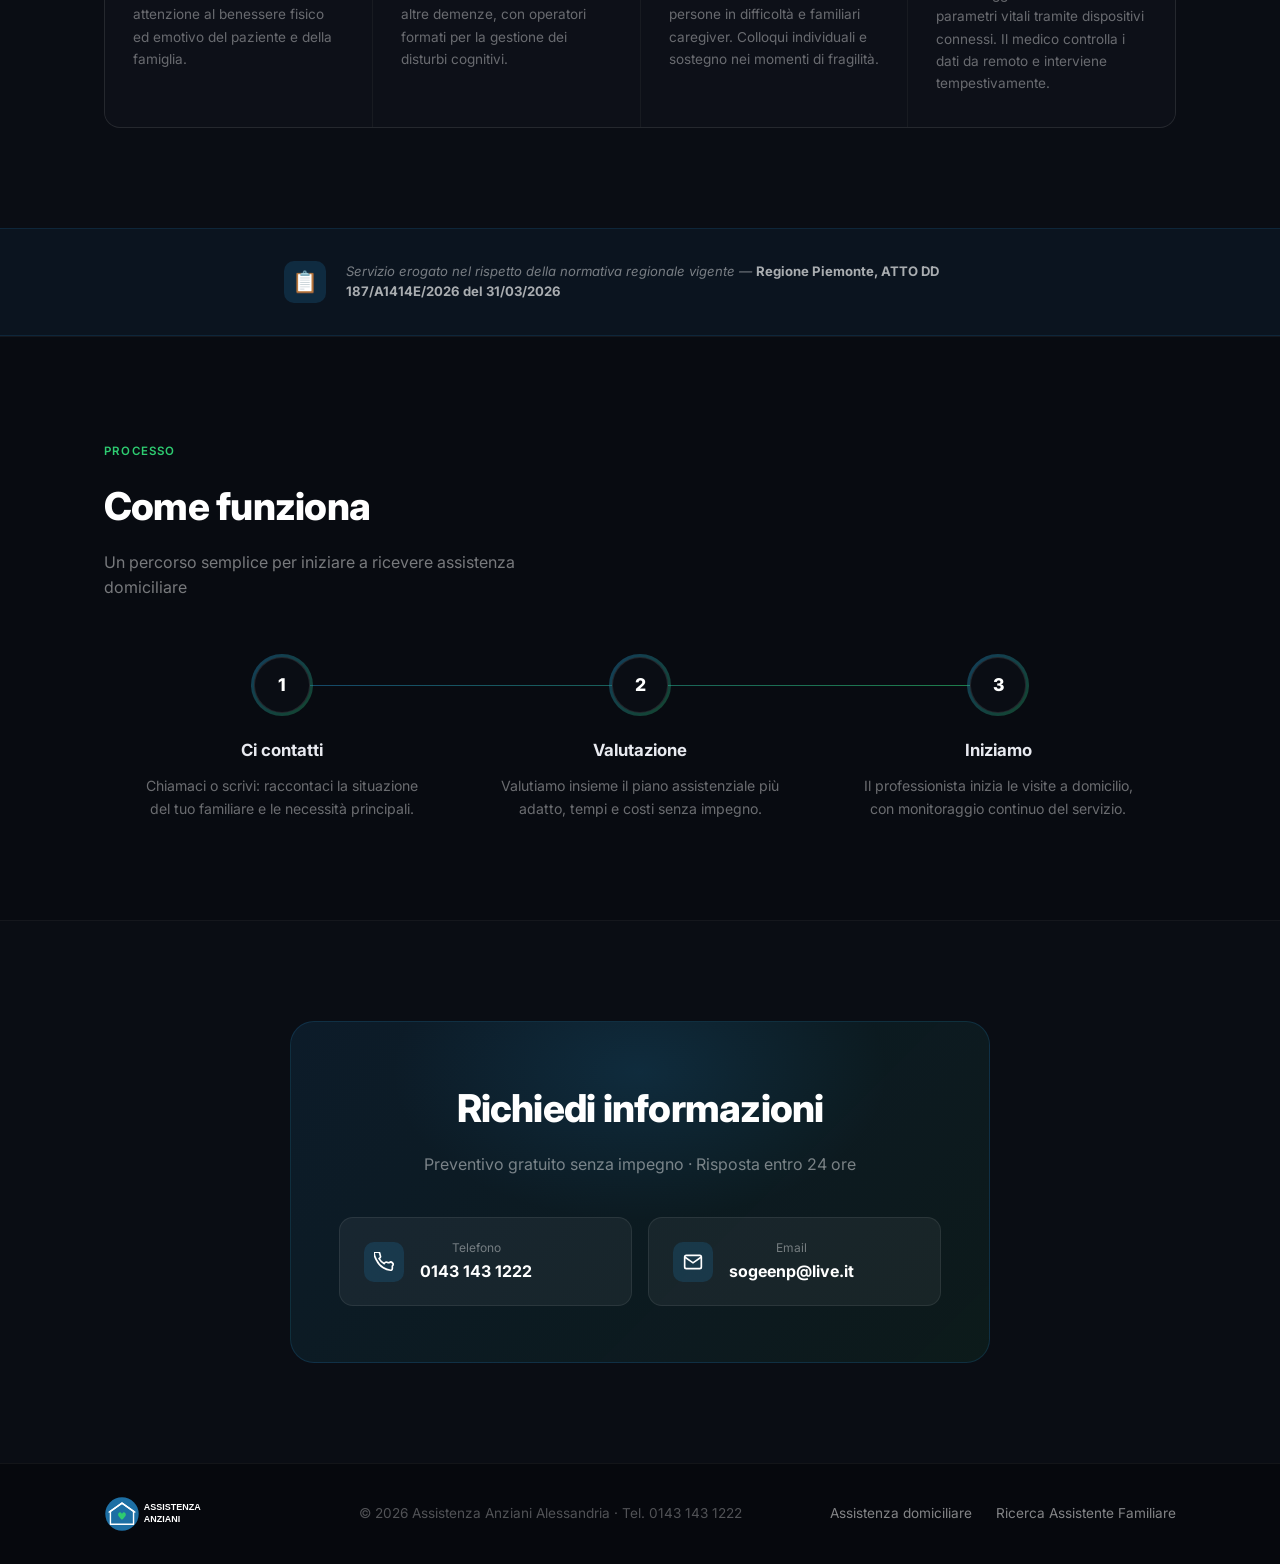
==== commit d8b898ec: "Fix navbar logo to white via CSS filter; update email to sogeenp@live.it" ====
--- a/assistenza-domiciliare.html
+++ b/assistenza-domiciliare.html
@@ -18,7 +18,7 @@
     "name": "Assistenza Domiciliare — Assistenza Anziani Alessandria",
     "description": "Cure domiciliari, infermieri e OSS a domicilio ad Alessandria e provincia",
     "telephone": "+390143143122",
-    "email": "info@assistenzaanziani.pro",
+    "email": "sogeenp@live.it",
     "areaServed": ["Alessandria e provincia"]
   }
   </script>
@@ -49,6 +49,7 @@
       color: #fff;
     }
     .hamburger span { background: rgba(255,255,255,0.7); }
+    .logo-img img { filter: brightness(0) invert(1); }
     .mobile-menu {
       background: #0d1018;
       border-top: 1px solid rgba(255,255,255,0.06);
@@ -599,13 +600,13 @@
               <div class="ad-contact-val">0143 143 1222</div>
             </div>
           </a>
-          <a href="mailto:info@assistenzaanziani.pro" class="ad-contact-card">
+          <a href="mailto:sogeenp@live.it" class="ad-contact-card">
             <div class="ad-contact-ico">
               <svg width="20" height="20" viewBox="0 0 24 24" fill="none" stroke="currentColor" stroke-width="2"><path d="M4 4h16c1.1 0 2 .9 2 2v12c0 1.1-.9 2-2 2H4c-1.1 0-2-.9-2-2V6c0-1.1.9-2 2-2z"/><polyline points="22,6 12,13 2,6"/></svg>
             </div>
             <div>
               <div class="ad-contact-lbl">Email</div>
-              <div class="ad-contact-val">info@assistenzaanziani.pro</div>
+              <div class="ad-contact-val">sogeenp@live.it</div>
             </div>
           </a>
         </div>
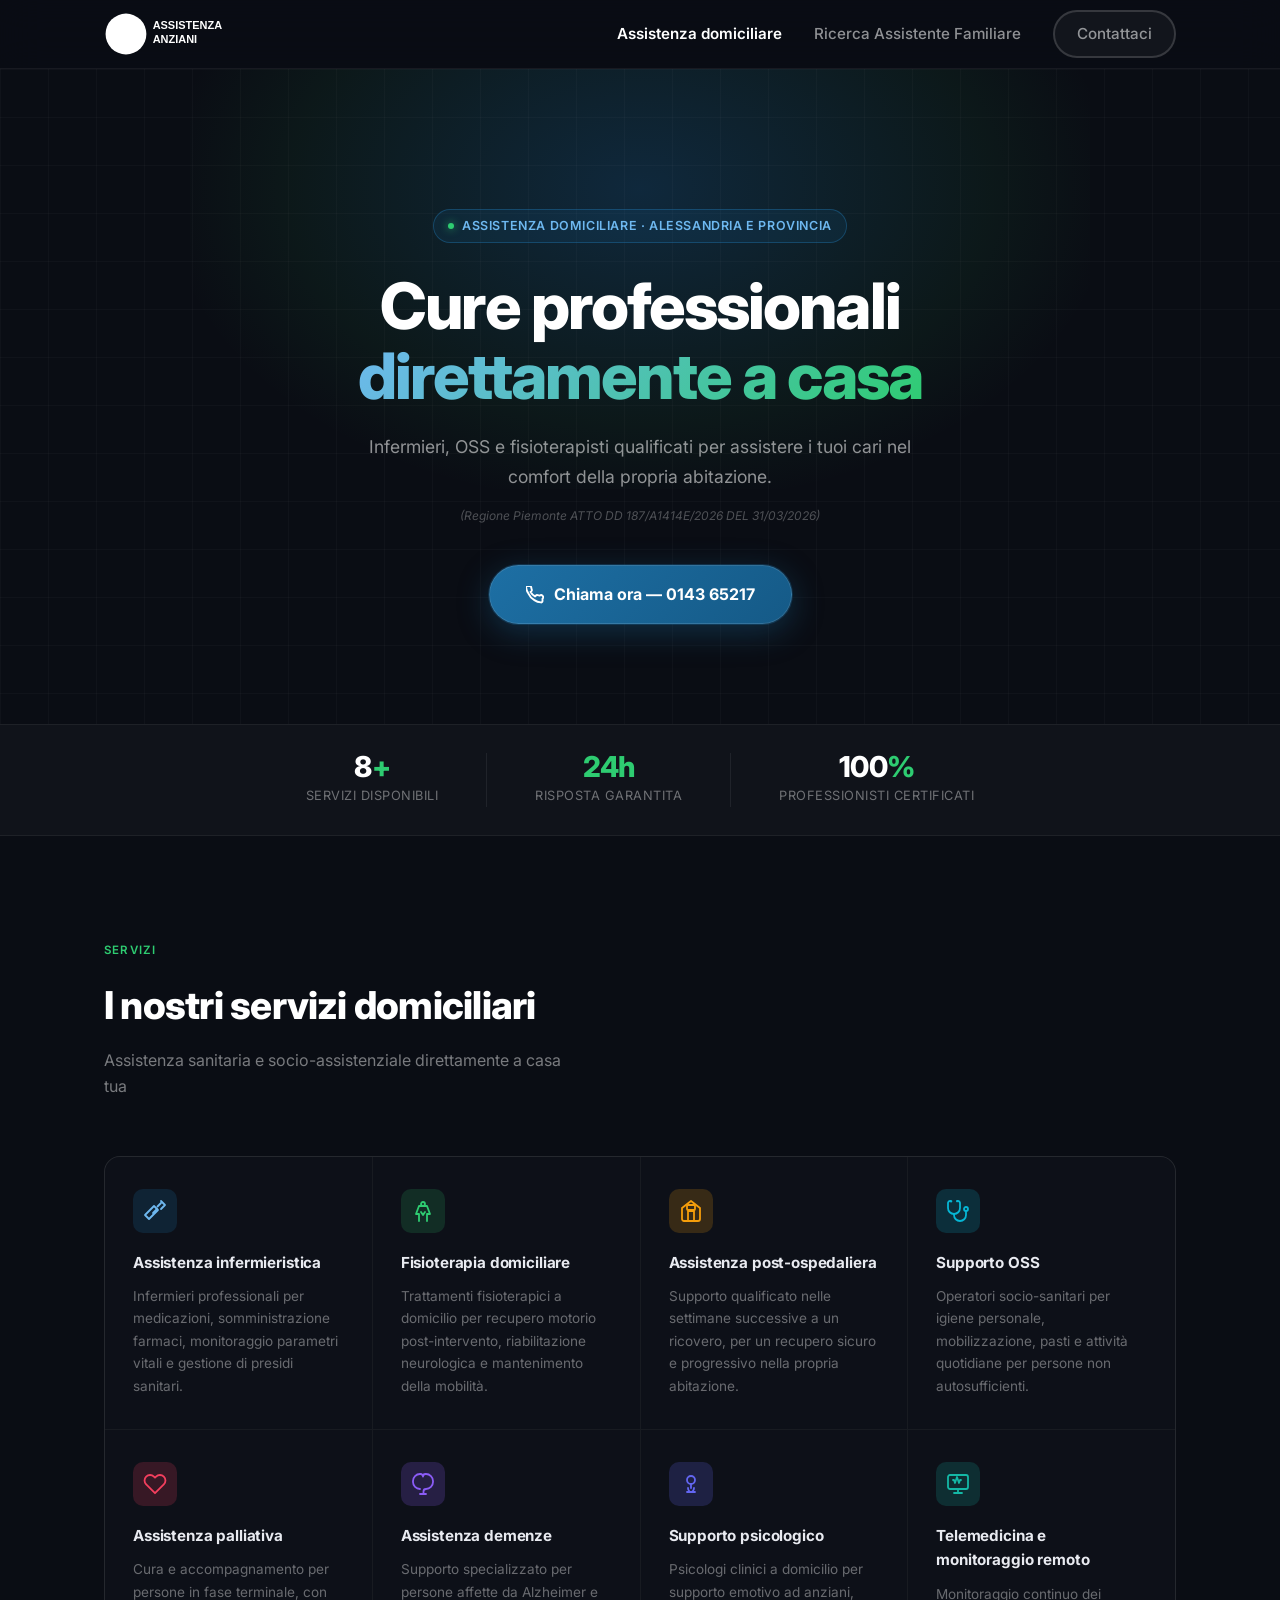
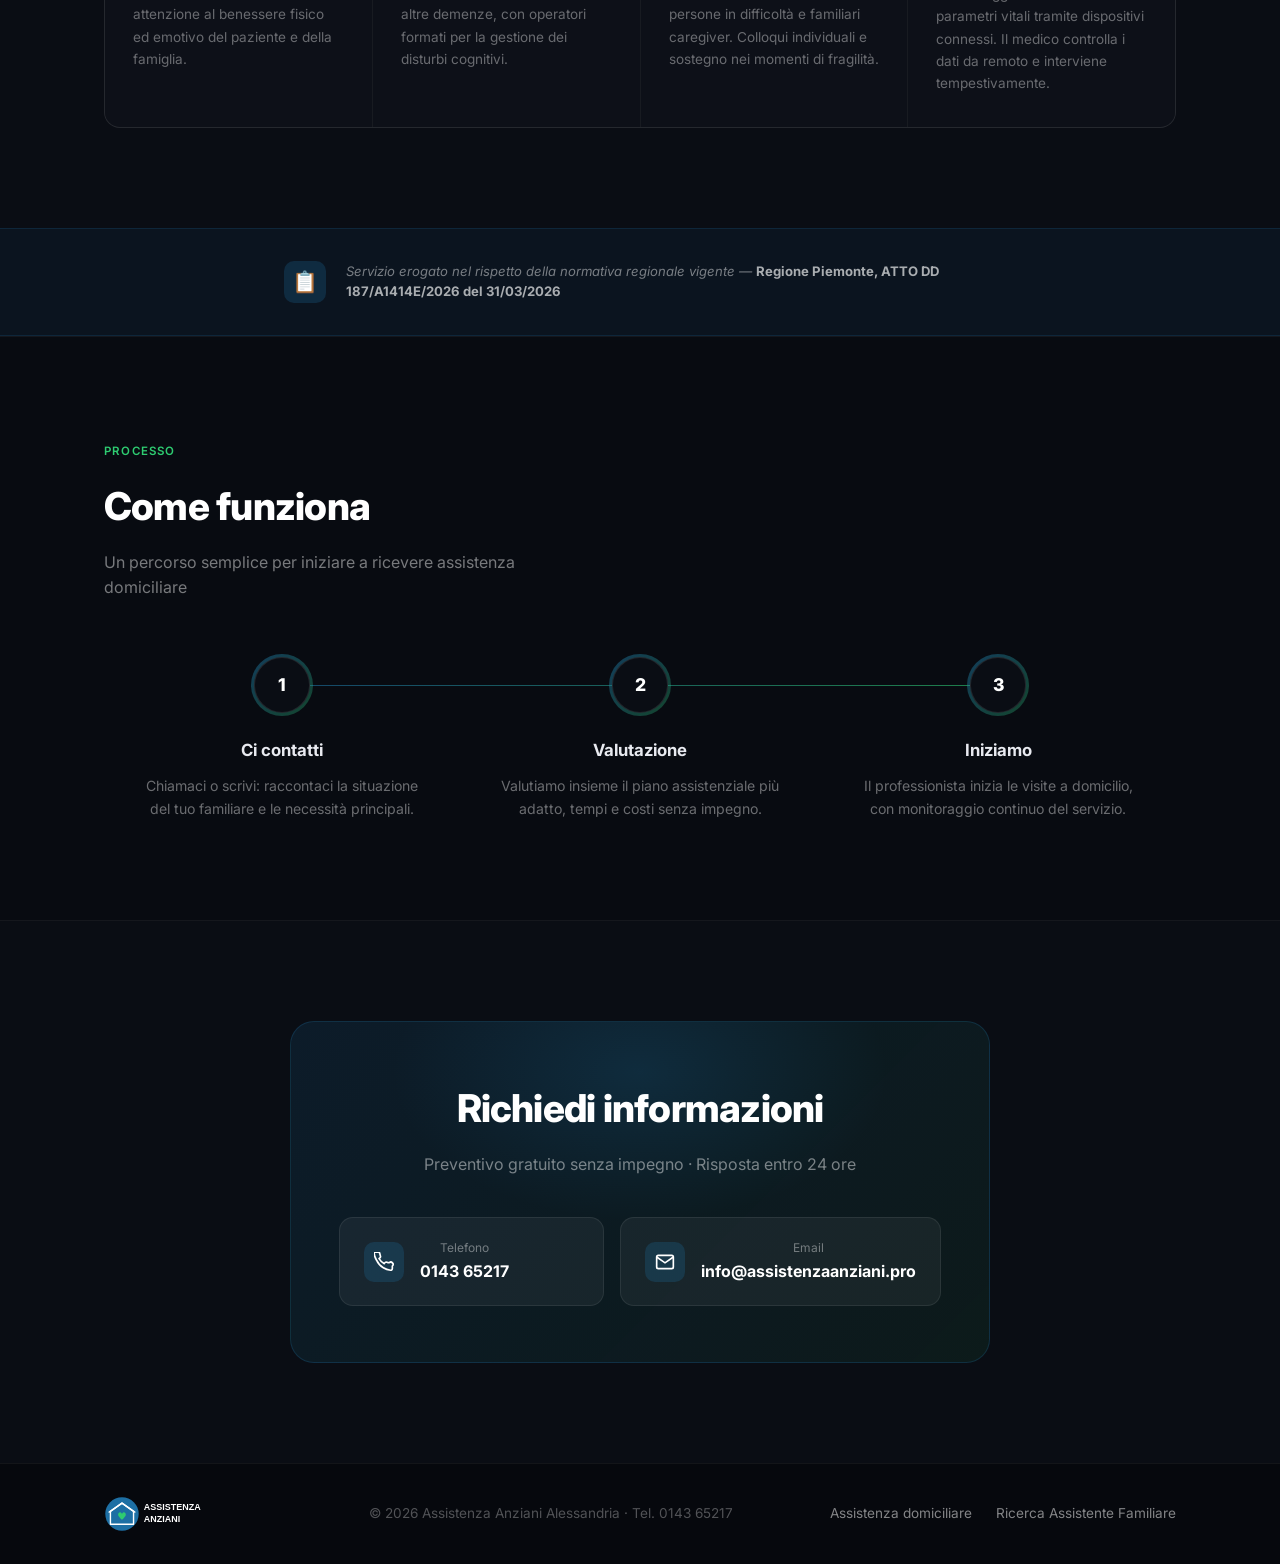
==== commit 1aa8e104: "Replace emoji icons with professional SVG medical icons in service cards" ====
--- a/assistenza-domiciliare.html
+++ b/assistenza-domiciliare.html
@@ -17,8 +17,8 @@
     "@type": "MedicalBusiness",
     "name": "Assistenza Domiciliare — Assistenza Anziani Alessandria",
     "description": "Cure domiciliari, infermieri e OSS a domicilio ad Alessandria e provincia",
-    "telephone": "+390143143122",
-    "email": "sogeenp@live.it",
+    "telephone": "+390143652170",
+    "email": "info@assistenzaanziani.pro",
     "areaServed": ["Alessandria e provincia"]
   }
   </script>
@@ -465,9 +465,9 @@
       <h1>Cure professionali<br /><span>direttamente a casa</span></h1>
       <p class="sub">Infermieri, OSS e fisioterapisti qualificati per assistere i tuoi cari nel comfort della propria abitazione.</p>
       <p class="normativa">(Regione Piemonte ATTO DD 187/A1414E/2026 DEL 31/03/2026)</p>
-      <a href="tel:01431431222" class="ad-cta">
+      <a href="tel:014365217" class="ad-cta">
         <svg width="18" height="18" viewBox="0 0 24 24" fill="none" stroke="currentColor" stroke-width="2.5"><path d="M22 16.92v3a2 2 0 01-2.18 2 19.79 19.79 0 01-8.63-3.07A19.5 19.5 0 013.07 9.81a19.79 19.79 0 01-3.07-8.67A2 2 0 012 .18h3a2 2 0 012 1.72c.127.96.361 1.903.7 2.81a2 2 0 01-.45 2.11L6.09 7.91a16 16 0 006 6l1.27-1.27a2 2 0 012.11-.45c.907.339 1.85.573 2.81.7A2 2 0 0122 16.92z"/></svg>
-        Chiama ora — 0143 143 1222
+        Chiama ora — 0143 65217
       </a>
     </div>
   </section>
@@ -501,42 +501,58 @@
 
       <div class="ad-grid">
         <div class="ad-card">
-          <div class="ad-card-icon icon-blue">💉</div>
+          <div class="ad-card-icon icon-blue">
+            <svg width="24" height="24" viewBox="0 0 24 24" fill="none" stroke="currentColor" stroke-width="1.8" stroke-linecap="round" stroke-linejoin="round" style="color:#6eb8f0"><path d="M18 2l4 4-4 4"/><path d="M14.5 7.5L18 4"/><path d="M6 20l-4-4 9-9 4 4-9 9z"/><path d="M14 10l-4 4"/></svg>
+          </div>
           <h3>Assistenza infermieristica</h3>
           <p>Infermieri professionali per medicazioni, somministrazione farmaci, monitoraggio parametri vitali e gestione di presidi sanitari.</p>
         </div>
         <div class="ad-card">
-          <div class="ad-card-icon icon-green">🏃</div>
+          <div class="ad-card-icon icon-green">
+            <svg width="24" height="24" viewBox="0 0 24 24" fill="none" stroke="currentColor" stroke-width="1.8" stroke-linecap="round" stroke-linejoin="round" style="color:#2ecc71"><circle cx="12" cy="5" r="2"/><path d="M8 22v-7H5l3-8h8l3 8h-3v7"/><path d="M10 13l2 3 2-3"/></svg>
+          </div>
           <h3>Fisioterapia domiciliare</h3>
           <p>Trattamenti fisioterapici a domicilio per recupero motorio post-intervento, riabilitazione neurologica e mantenimento della mobilità.</p>
         </div>
         <div class="ad-card">
-          <div class="ad-card-icon icon-amber">🛏️</div>
+          <div class="ad-card-icon icon-amber">
+            <svg width="24" height="24" viewBox="0 0 24 24" fill="none" stroke="currentColor" stroke-width="1.8" stroke-linecap="round" stroke-linejoin="round" style="color:#f59e0b"><path d="M3 9l9-7 9 7v11a2 2 0 01-2 2H5a2 2 0 01-2-2z"/><path d="M9 22V12h6v10"/><rect x="8" y="6" width="8" height="5" rx="1"/></svg>
+          </div>
           <h3>Assistenza post-ospedaliera</h3>
           <p>Supporto qualificato nelle settimane successive a un ricovero, per un recupero sicuro e progressivo nella propria abitazione.</p>
         </div>
         <div class="ad-card">
-          <div class="ad-card-icon icon-cyan">🧑‍⚕️</div>
+          <div class="ad-card-icon icon-cyan">
+            <svg width="24" height="24" viewBox="0 0 24 24" fill="none" stroke="currentColor" stroke-width="1.8" stroke-linecap="round" stroke-linejoin="round" style="color:#06b6d4"><path d="M4.8 2.3A.3.3 0 105 2H4a2 2 0 00-2 2v5a6 6 0 006 6v0a6 6 0 006-6V4a2 2 0 00-2-2h-1a.2.2 0 10.3.3"/><path d="M8 15v1a6 6 0 006 6v0a6 6 0 006-6v-4"/><circle cx="20" cy="10" r="2"/></svg>
+          </div>
           <h3>Supporto OSS</h3>
           <p>Operatori socio-sanitari per igiene personale, mobilizzazione, pasti e attività quotidiane per persone non autosufficienti.</p>
         </div>
         <div class="ad-card">
-          <div class="ad-card-icon icon-rose">❤️</div>
+          <div class="ad-card-icon icon-rose">
+            <svg width="24" height="24" viewBox="0 0 24 24" fill="none" stroke="currentColor" stroke-width="1.8" stroke-linecap="round" stroke-linejoin="round" style="color:#f43f5e"><path d="M20.84 4.61a5.5 5.5 0 00-7.78 0L12 5.67l-1.06-1.06a5.5 5.5 0 00-7.78 7.78l1.06 1.06L12 21.23l7.78-7.78 1.06-1.06a5.5 5.5 0 000-7.78z"/></svg>
+          </div>
           <h3>Assistenza palliativa</h3>
           <p>Cura e accompagnamento per persone in fase terminale, con attenzione al benessere fisico ed emotivo del paziente e della famiglia.</p>
         </div>
         <div class="ad-card">
-          <div class="ad-card-icon icon-purple">🧠</div>
+          <div class="ad-card-icon icon-purple">
+            <svg width="24" height="24" viewBox="0 0 24 24" fill="none" stroke="currentColor" stroke-width="1.8" stroke-linecap="round" stroke-linejoin="round" style="color:#8b5cf6"><path d="M9.5 2A2.5 2.5 0 0112 4.5v0A2.5 2.5 0 0114.5 2H15a7 7 0 017 7v1a7 7 0 01-7 7v0a2.5 2.5 0 00-2.5 2.5v1.5"/><path d="M9 22h6"/><path d="M9.5 2H9a7 7 0 00-7 7v1a7 7 0 007 7v0"/></svg>
+          </div>
           <h3>Assistenza demenze</h3>
           <p>Supporto specializzato per persone affette da Alzheimer e altre demenze, con operatori formati per la gestione dei disturbi cognitivi.</p>
         </div>
         <div class="ad-card">
-          <div class="ad-card-icon icon-indigo">🧘</div>
+          <div class="ad-card-icon icon-indigo">
+            <svg width="24" height="24" viewBox="0 0 24 24" fill="none" stroke="currentColor" stroke-width="1.8" stroke-linecap="round" stroke-linejoin="round" style="color:#6366f1"><circle cx="12" cy="8" r="4"/><path d="M12 12v4"/><path d="M8 20h8"/><path d="M9 16c0 2 1.5 4 3 4s3-2 3-4"/></svg>
+          </div>
           <h3>Supporto psicologico</h3>
           <p>Psicologi clinici a domicilio per supporto emotivo ad anziani, persone in difficoltà e familiari caregiver. Colloqui individuali e sostegno nei momenti di fragilità.</p>
         </div>
         <div class="ad-card">
-          <div class="ad-card-icon icon-teal">📡</div>
+          <div class="ad-card-icon icon-teal">
+            <svg width="24" height="24" viewBox="0 0 24 24" fill="none" stroke="currentColor" stroke-width="1.8" stroke-linecap="round" stroke-linejoin="round" style="color:#14b8a6"><rect x="2" y="3" width="20" height="14" rx="2"/><path d="M8 21h8"/><path d="M12 17v4"/><path d="M7 8h1l1 3 2-6 2 6 1-3h1"/></svg>
+          </div>
           <h3>Telemedicina e monitoraggio remoto</h3>
           <p>Monitoraggio continuo dei parametri vitali tramite dispositivi connessi. Il medico controlla i dati da remoto e interviene tempestivamente.</p>
         </div>
@@ -591,22 +607,22 @@
         <h2>Richiedi informazioni</h2>
         <p>Preventivo gratuito senza impegno · Risposta entro 24 ore</p>
         <div class="ad-contact-cards">
-          <a href="tel:01431431222" class="ad-contact-card">
+          <a href="tel:014365217" class="ad-contact-card">
             <div class="ad-contact-ico">
               <svg width="20" height="20" viewBox="0 0 24 24" fill="none" stroke="currentColor" stroke-width="2"><path d="M22 16.92v3a2 2 0 01-2.18 2 19.79 19.79 0 01-8.63-3.07A19.5 19.5 0 013.07 9.81a19.79 19.79 0 01-3.07-8.67A2 2 0 012 .18h3a2 2 0 012 1.72c.127.96.361 1.903.7 2.81a2 2 0 01-.45 2.11L6.09 7.91a16 16 0 006 6l1.27-1.27a2 2 0 012.11-.45c.907.339 1.85.573 2.81.7A2 2 0 0122 16.92z"/></svg>
             </div>
             <div>
               <div class="ad-contact-lbl">Telefono</div>
-              <div class="ad-contact-val">0143 143 1222</div>
+              <div class="ad-contact-val">0143 65217</div>
             </div>
           </a>
-          <a href="mailto:sogeenp@live.it" class="ad-contact-card">
+          <a href="mailto:info@assistenzaanziani.pro" class="ad-contact-card">
             <div class="ad-contact-ico">
               <svg width="20" height="20" viewBox="0 0 24 24" fill="none" stroke="currentColor" stroke-width="2"><path d="M4 4h16c1.1 0 2 .9 2 2v12c0 1.1-.9 2-2 2H4c-1.1 0-2-.9-2-2V6c0-1.1.9-2 2-2z"/><polyline points="22,6 12,13 2,6"/></svg>
             </div>
             <div>
               <div class="ad-contact-lbl">Email</div>
-              <div class="ad-contact-val">sogeenp@live.it</div>
+              <div class="ad-contact-val">info@assistenzaanziani.pro</div>
             </div>
           </a>
         </div>
@@ -617,7 +633,7 @@
   <footer class="footer">
     <div class="container footer-inner">
       <img src="logo-white.svg" alt="Assistenza Anziani Alessandria" height="36" />
-      <p>© 2026 Assistenza Anziani Alessandria · Tel. 0143 143 1222</p>
+      <p>© 2026 Assistenza Anziani Alessandria · Tel. 0143 65217</p>
       <div class="footer-links">
         <a href="assistenza-domiciliare.html">Assistenza domiciliare</a>
         <a href="badante.html">Ricerca Assistente Familiare</a>
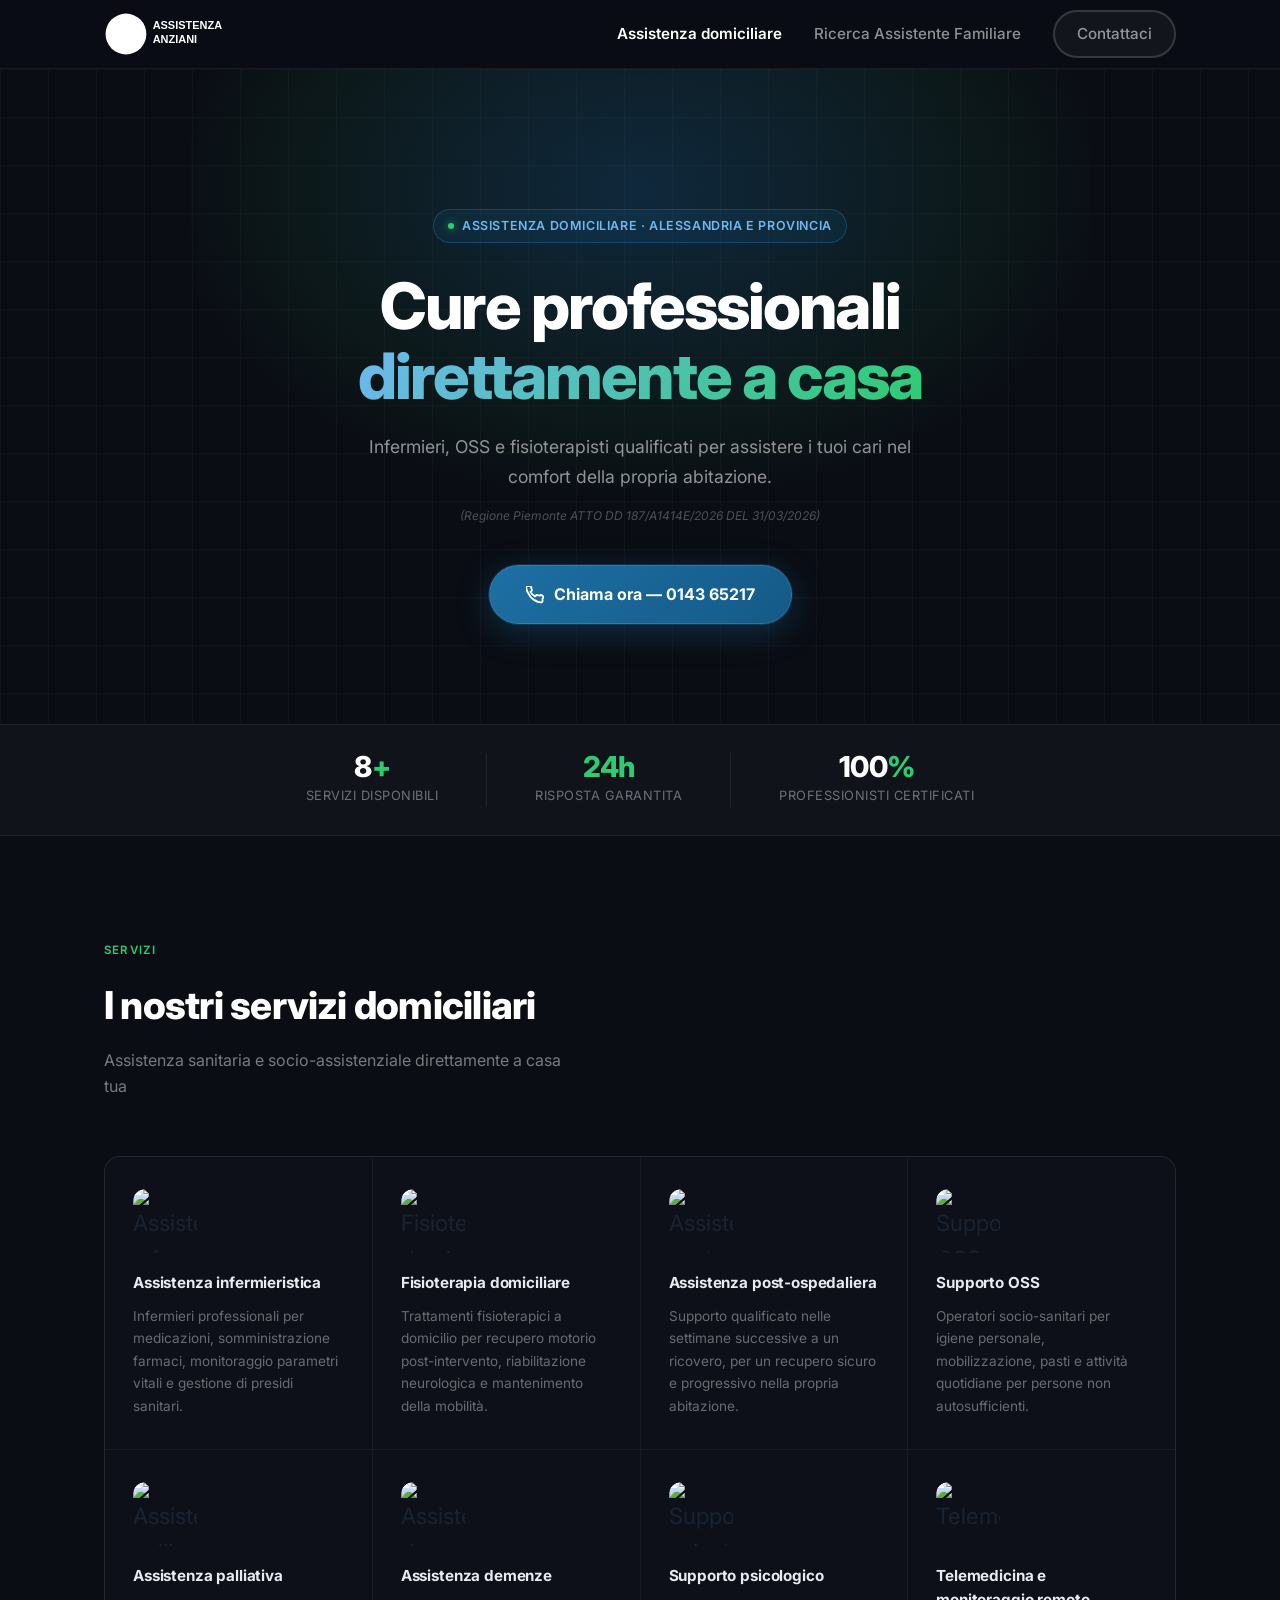
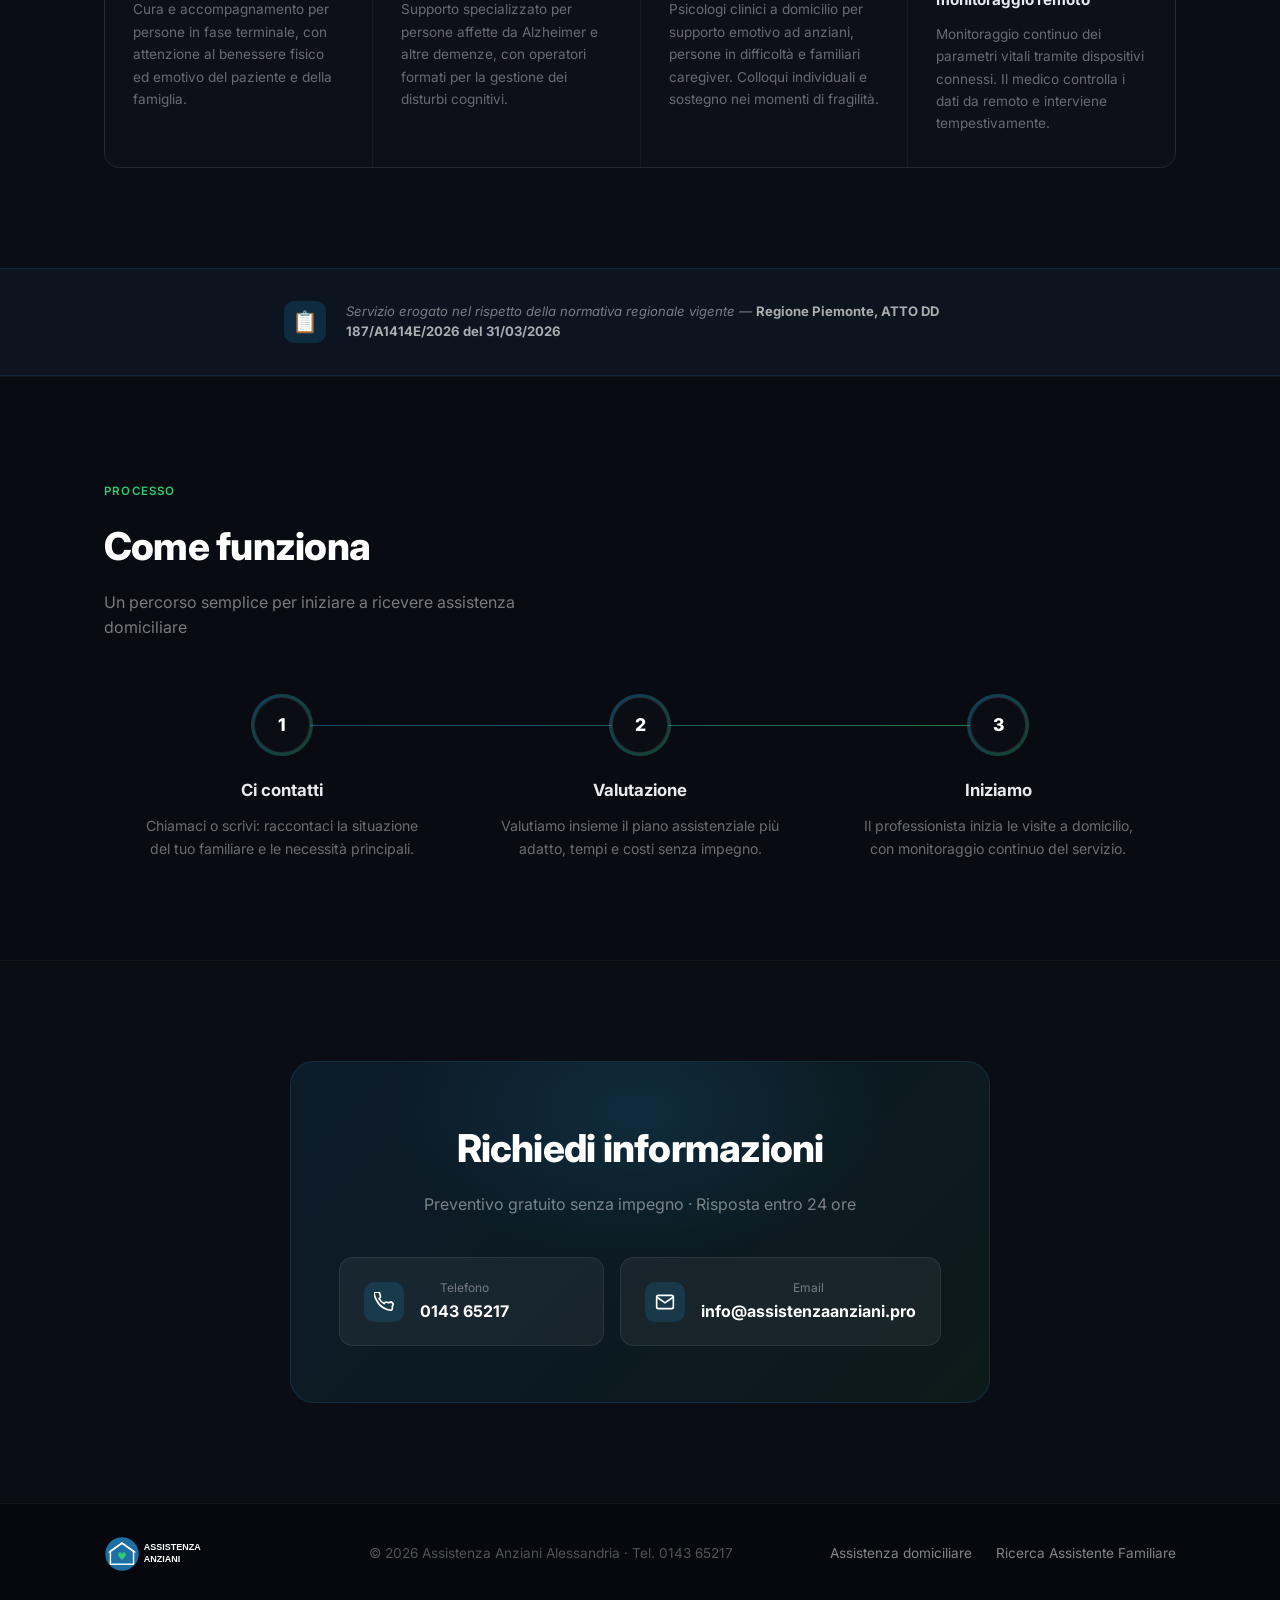
==== commit dc167030: "Replace SVG icons with real Unsplash photos in service cards" ====
--- a/assistenza-domiciliare.html
+++ b/assistenza-domiciliare.html
@@ -234,12 +234,19 @@
     .ad-card:hover::after { opacity: 1; }
 
     .ad-card-icon {
-      width: 44px; height: 44px;
-      border-radius: 10px;
+      width: 64px; height: 64px;
+      border-radius: 12px;
       display: flex; align-items: center; justify-content: center;
       font-size: 1.4rem;
       margin-bottom: 18px;
       position: relative; z-index: 1;
+      overflow: hidden;
+    }
+    .ad-card-icon img {
+      width: 100%; height: 100%;
+      object-fit: cover;
+      border-radius: 12px;
+      display: block;
     }
     .ad-card h3 {
       font-size: 0.95rem; font-weight: 700;
@@ -501,57 +508,57 @@
 
       <div class="ad-grid">
         <div class="ad-card">
-          <div class="ad-card-icon icon-blue">
-            <svg width="24" height="24" viewBox="0 0 24 24" fill="none" stroke="currentColor" stroke-width="1.8" stroke-linecap="round" stroke-linejoin="round" style="color:#6eb8f0"><path d="M18 2l4 4-4 4"/><path d="M14.5 7.5L18 4"/><path d="M6 20l-4-4 9-9 4 4-9 9z"/><path d="M14 10l-4 4"/></svg>
+          <div class="ad-card-icon">
+            <img src="https://images.unsplash.com/photo-1584515933487-779824d29309?w=128&h=128&fit=crop&crop=center&auto=format&q=80" alt="Assistenza infermieristica" />
           </div>
           <h3>Assistenza infermieristica</h3>
           <p>Infermieri professionali per medicazioni, somministrazione farmaci, monitoraggio parametri vitali e gestione di presidi sanitari.</p>
         </div>
         <div class="ad-card">
-          <div class="ad-card-icon icon-green">
-            <svg width="24" height="24" viewBox="0 0 24 24" fill="none" stroke="currentColor" stroke-width="1.8" stroke-linecap="round" stroke-linejoin="round" style="color:#2ecc71"><circle cx="12" cy="5" r="2"/><path d="M8 22v-7H5l3-8h8l3 8h-3v7"/><path d="M10 13l2 3 2-3"/></svg>
+          <div class="ad-card-icon">
+            <img src="https://images.unsplash.com/photo-1571019613454-1cb2f99b2d8b?w=128&h=128&fit=crop&crop=center&auto=format&q=80" alt="Fisioterapia domiciliare" />
           </div>
           <h3>Fisioterapia domiciliare</h3>
           <p>Trattamenti fisioterapici a domicilio per recupero motorio post-intervento, riabilitazione neurologica e mantenimento della mobilità.</p>
         </div>
         <div class="ad-card">
-          <div class="ad-card-icon icon-amber">
-            <svg width="24" height="24" viewBox="0 0 24 24" fill="none" stroke="currentColor" stroke-width="1.8" stroke-linecap="round" stroke-linejoin="round" style="color:#f59e0b"><path d="M3 9l9-7 9 7v11a2 2 0 01-2 2H5a2 2 0 01-2-2z"/><path d="M9 22V12h6v10"/><rect x="8" y="6" width="8" height="5" rx="1"/></svg>
+          <div class="ad-card-icon">
+            <img src="https://images.unsplash.com/photo-1576091160550-2173dba999ef?w=128&h=128&fit=crop&crop=center&auto=format&q=80" alt="Assistenza post-ospedaliera" />
           </div>
           <h3>Assistenza post-ospedaliera</h3>
           <p>Supporto qualificato nelle settimane successive a un ricovero, per un recupero sicuro e progressivo nella propria abitazione.</p>
         </div>
         <div class="ad-card">
-          <div class="ad-card-icon icon-cyan">
-            <svg width="24" height="24" viewBox="0 0 24 24" fill="none" stroke="currentColor" stroke-width="1.8" stroke-linecap="round" stroke-linejoin="round" style="color:#06b6d4"><path d="M4.8 2.3A.3.3 0 105 2H4a2 2 0 00-2 2v5a6 6 0 006 6v0a6 6 0 006-6V4a2 2 0 00-2-2h-1a.2.2 0 10.3.3"/><path d="M8 15v1a6 6 0 006 6v0a6 6 0 006-6v-4"/><circle cx="20" cy="10" r="2"/></svg>
+          <div class="ad-card-icon">
+            <img src="https://images.unsplash.com/photo-1576765608622-067973a79f53?w=128&h=128&fit=crop&crop=center&auto=format&q=80" alt="Supporto OSS" />
           </div>
           <h3>Supporto OSS</h3>
           <p>Operatori socio-sanitari per igiene personale, mobilizzazione, pasti e attività quotidiane per persone non autosufficienti.</p>
         </div>
         <div class="ad-card">
-          <div class="ad-card-icon icon-rose">
-            <svg width="24" height="24" viewBox="0 0 24 24" fill="none" stroke="currentColor" stroke-width="1.8" stroke-linecap="round" stroke-linejoin="round" style="color:#f43f5e"><path d="M20.84 4.61a5.5 5.5 0 00-7.78 0L12 5.67l-1.06-1.06a5.5 5.5 0 00-7.78 7.78l1.06 1.06L12 21.23l7.78-7.78 1.06-1.06a5.5 5.5 0 000-7.78z"/></svg>
+          <div class="ad-card-icon">
+            <img src="https://images.unsplash.com/photo-1582750433449-648ed127bb54?w=128&h=128&fit=crop&crop=center&auto=format&q=80" alt="Assistenza palliativa" />
           </div>
           <h3>Assistenza palliativa</h3>
           <p>Cura e accompagnamento per persone in fase terminale, con attenzione al benessere fisico ed emotivo del paziente e della famiglia.</p>
         </div>
         <div class="ad-card">
-          <div class="ad-card-icon icon-purple">
-            <svg width="24" height="24" viewBox="0 0 24 24" fill="none" stroke="currentColor" stroke-width="1.8" stroke-linecap="round" stroke-linejoin="round" style="color:#8b5cf6"><path d="M9.5 2A2.5 2.5 0 0112 4.5v0A2.5 2.5 0 0114.5 2H15a7 7 0 017 7v1a7 7 0 01-7 7v0a2.5 2.5 0 00-2.5 2.5v1.5"/><path d="M9 22h6"/><path d="M9.5 2H9a7 7 0 00-7 7v1a7 7 0 007 7v0"/></svg>
+          <div class="ad-card-icon">
+            <img src="https://images.unsplash.com/photo-1516307365426-bea591f05011?w=128&h=128&fit=crop&crop=center&auto=format&q=80" alt="Assistenza demenze" />
           </div>
           <h3>Assistenza demenze</h3>
           <p>Supporto specializzato per persone affette da Alzheimer e altre demenze, con operatori formati per la gestione dei disturbi cognitivi.</p>
         </div>
         <div class="ad-card">
-          <div class="ad-card-icon icon-indigo">
-            <svg width="24" height="24" viewBox="0 0 24 24" fill="none" stroke="currentColor" stroke-width="1.8" stroke-linecap="round" stroke-linejoin="round" style="color:#6366f1"><circle cx="12" cy="8" r="4"/><path d="M12 12v4"/><path d="M8 20h8"/><path d="M9 16c0 2 1.5 4 3 4s3-2 3-4"/></svg>
+          <div class="ad-card-icon">
+            <img src="https://images.unsplash.com/photo-1573496359142-b8d87734a5a2?w=128&h=128&fit=crop&crop=center&auto=format&q=80" alt="Supporto psicologico" />
           </div>
           <h3>Supporto psicologico</h3>
           <p>Psicologi clinici a domicilio per supporto emotivo ad anziani, persone in difficoltà e familiari caregiver. Colloqui individuali e sostegno nei momenti di fragilità.</p>
         </div>
         <div class="ad-card">
-          <div class="ad-card-icon icon-teal">
-            <svg width="24" height="24" viewBox="0 0 24 24" fill="none" stroke="currentColor" stroke-width="1.8" stroke-linecap="round" stroke-linejoin="round" style="color:#14b8a6"><rect x="2" y="3" width="20" height="14" rx="2"/><path d="M8 21h8"/><path d="M12 17v4"/><path d="M7 8h1l1 3 2-6 2 6 1-3h1"/></svg>
+          <div class="ad-card-icon">
+            <img src="https://images.unsplash.com/photo-1576091160399-112ba8d25d1d?w=128&h=128&fit=crop&crop=center&auto=format&q=80" alt="Telemedicina" />
           </div>
           <h3>Telemedicina e monitoraggio remoto</h3>
           <p>Monitoraggio continuo dei parametri vitali tramite dispositivi connessi. Il medico controlla i dati da remoto e interviene tempestivamente.</p>
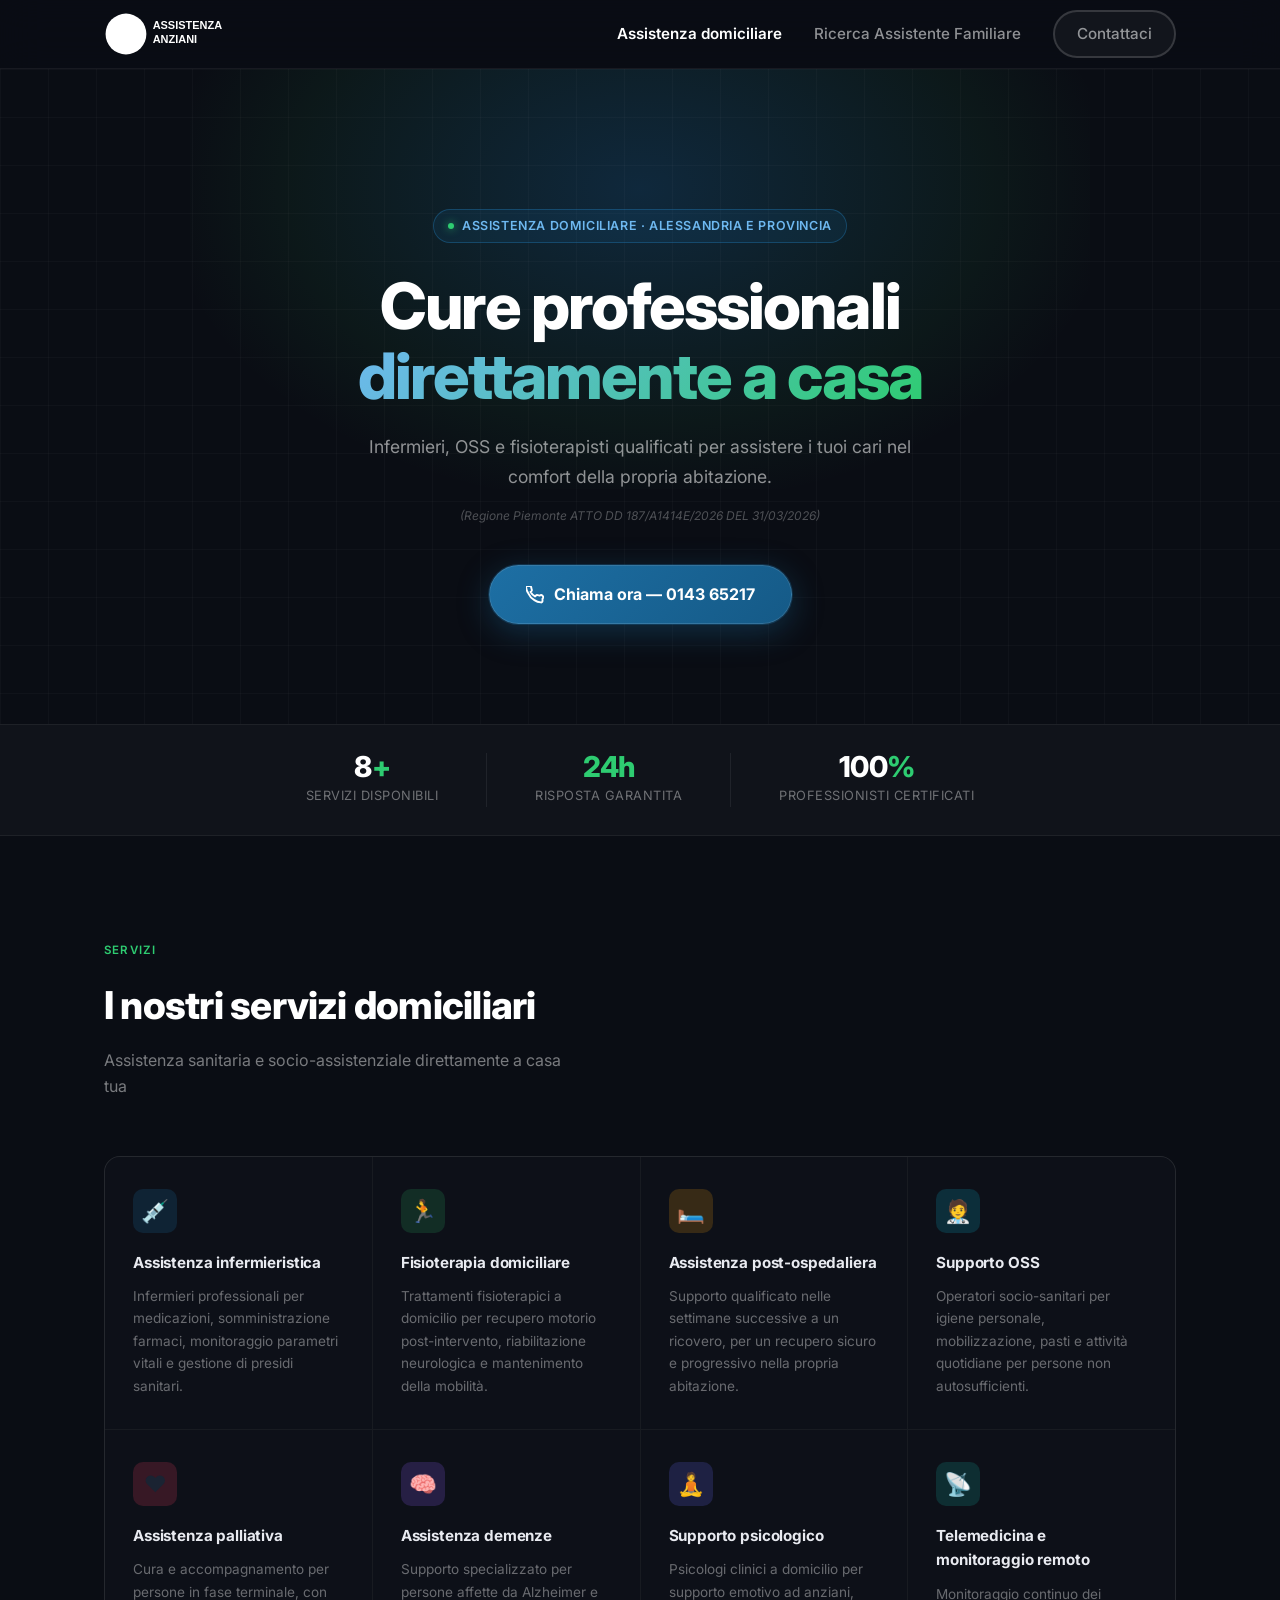
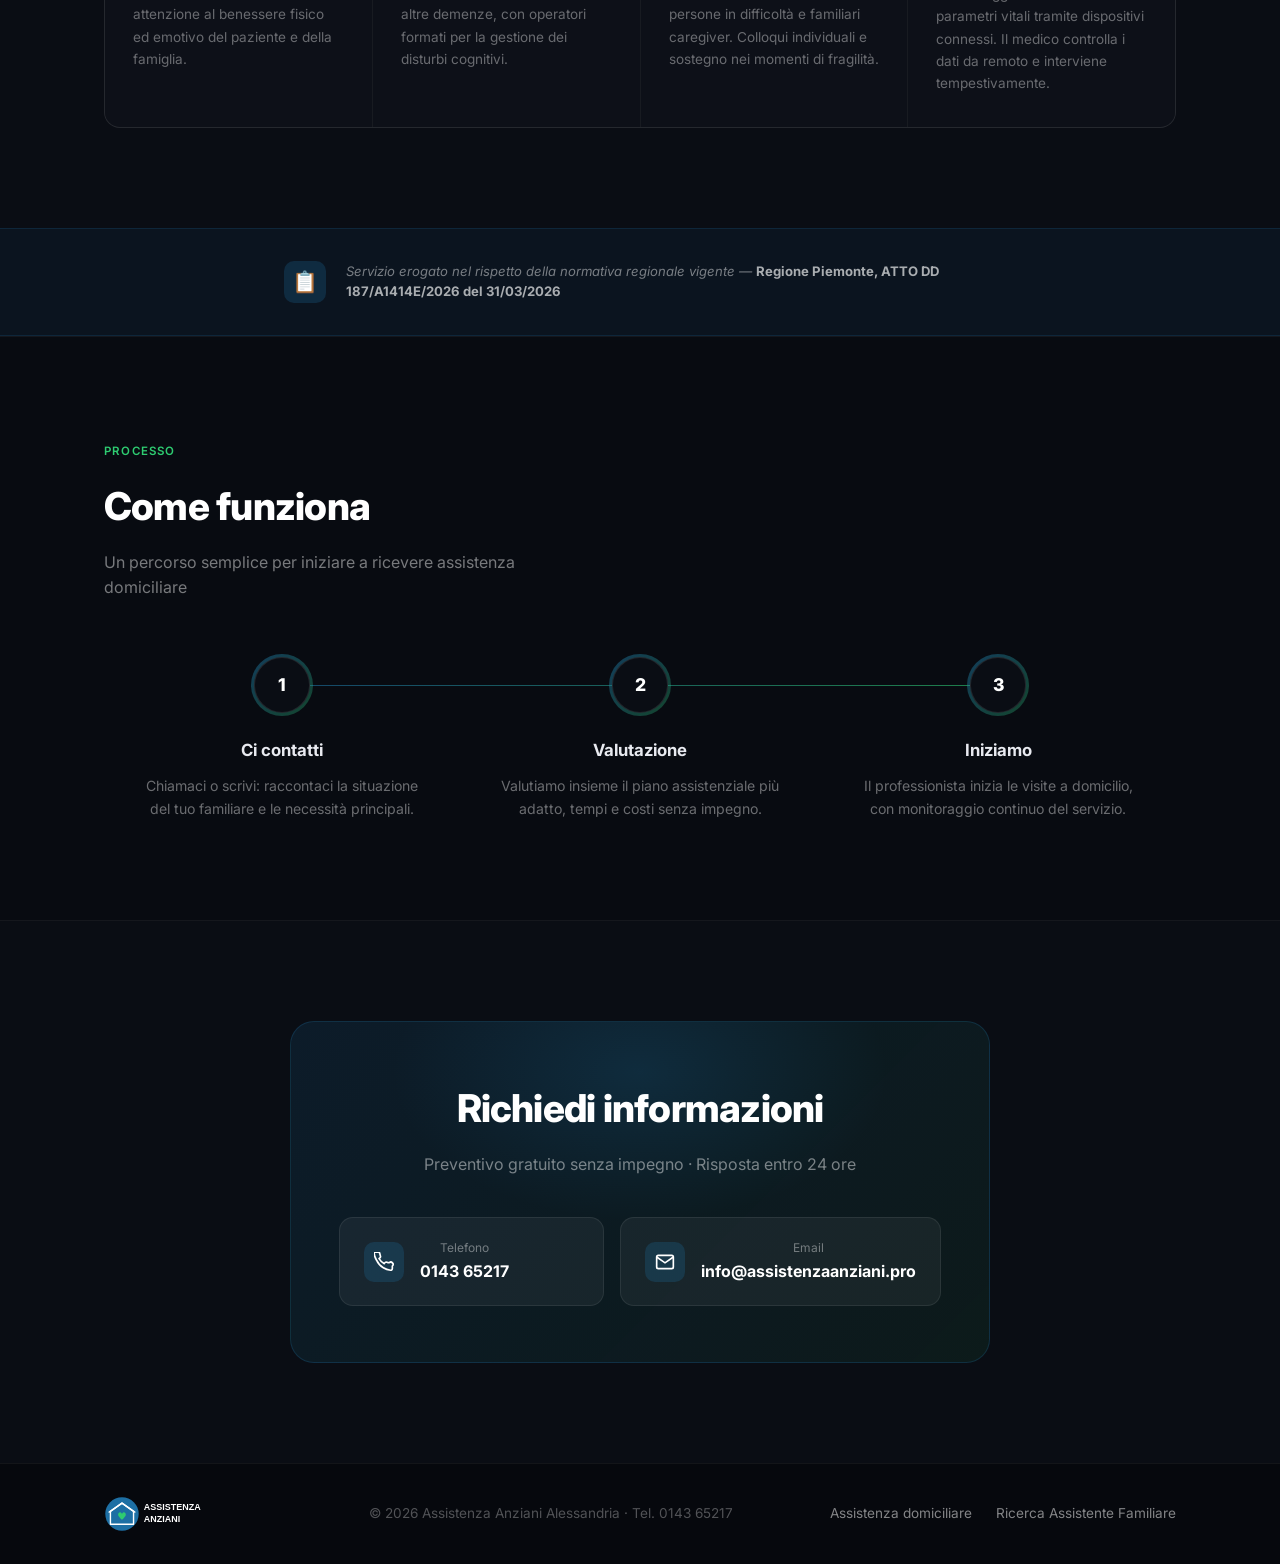
==== commit 37f208fb: "Revert to emoji icons in service cards" ====
--- a/assistenza-domiciliare.html
+++ b/assistenza-domiciliare.html
@@ -234,19 +234,12 @@
     .ad-card:hover::after { opacity: 1; }
 
     .ad-card-icon {
-      width: 64px; height: 64px;
-      border-radius: 12px;
+      width: 44px; height: 44px;
+      border-radius: 10px;
       display: flex; align-items: center; justify-content: center;
       font-size: 1.4rem;
       margin-bottom: 18px;
       position: relative; z-index: 1;
-      overflow: hidden;
-    }
-    .ad-card-icon img {
-      width: 100%; height: 100%;
-      object-fit: cover;
-      border-radius: 12px;
-      display: block;
     }
     .ad-card h3 {
       font-size: 0.95rem; font-weight: 700;
@@ -508,58 +501,42 @@
 
       <div class="ad-grid">
         <div class="ad-card">
-          <div class="ad-card-icon">
-            <img src="https://images.unsplash.com/photo-1584515933487-779824d29309?w=128&h=128&fit=crop&crop=center&auto=format&q=80" alt="Assistenza infermieristica" />
-          </div>
+          <div class="ad-card-icon icon-blue">💉</div>
           <h3>Assistenza infermieristica</h3>
           <p>Infermieri professionali per medicazioni, somministrazione farmaci, monitoraggio parametri vitali e gestione di presidi sanitari.</p>
         </div>
         <div class="ad-card">
-          <div class="ad-card-icon">
-            <img src="https://images.unsplash.com/photo-1571019613454-1cb2f99b2d8b?w=128&h=128&fit=crop&crop=center&auto=format&q=80" alt="Fisioterapia domiciliare" />
-          </div>
+          <div class="ad-card-icon icon-green">🏃</div>
           <h3>Fisioterapia domiciliare</h3>
           <p>Trattamenti fisioterapici a domicilio per recupero motorio post-intervento, riabilitazione neurologica e mantenimento della mobilità.</p>
         </div>
         <div class="ad-card">
-          <div class="ad-card-icon">
-            <img src="https://images.unsplash.com/photo-1576091160550-2173dba999ef?w=128&h=128&fit=crop&crop=center&auto=format&q=80" alt="Assistenza post-ospedaliera" />
-          </div>
+          <div class="ad-card-icon icon-amber">🛏️</div>
           <h3>Assistenza post-ospedaliera</h3>
           <p>Supporto qualificato nelle settimane successive a un ricovero, per un recupero sicuro e progressivo nella propria abitazione.</p>
         </div>
         <div class="ad-card">
-          <div class="ad-card-icon">
-            <img src="https://images.unsplash.com/photo-1576765608622-067973a79f53?w=128&h=128&fit=crop&crop=center&auto=format&q=80" alt="Supporto OSS" />
-          </div>
+          <div class="ad-card-icon icon-cyan">🧑‍⚕️</div>
           <h3>Supporto OSS</h3>
           <p>Operatori socio-sanitari per igiene personale, mobilizzazione, pasti e attività quotidiane per persone non autosufficienti.</p>
         </div>
         <div class="ad-card">
-          <div class="ad-card-icon">
-            <img src="https://images.unsplash.com/photo-1582750433449-648ed127bb54?w=128&h=128&fit=crop&crop=center&auto=format&q=80" alt="Assistenza palliativa" />
-          </div>
+          <div class="ad-card-icon icon-rose">❤️</div>
           <h3>Assistenza palliativa</h3>
           <p>Cura e accompagnamento per persone in fase terminale, con attenzione al benessere fisico ed emotivo del paziente e della famiglia.</p>
         </div>
         <div class="ad-card">
-          <div class="ad-card-icon">
-            <img src="https://images.unsplash.com/photo-1516307365426-bea591f05011?w=128&h=128&fit=crop&crop=center&auto=format&q=80" alt="Assistenza demenze" />
-          </div>
+          <div class="ad-card-icon icon-purple">🧠</div>
           <h3>Assistenza demenze</h3>
           <p>Supporto specializzato per persone affette da Alzheimer e altre demenze, con operatori formati per la gestione dei disturbi cognitivi.</p>
         </div>
         <div class="ad-card">
-          <div class="ad-card-icon">
-            <img src="https://images.unsplash.com/photo-1573496359142-b8d87734a5a2?w=128&h=128&fit=crop&crop=center&auto=format&q=80" alt="Supporto psicologico" />
-          </div>
+          <div class="ad-card-icon icon-indigo">🧘</div>
           <h3>Supporto psicologico</h3>
           <p>Psicologi clinici a domicilio per supporto emotivo ad anziani, persone in difficoltà e familiari caregiver. Colloqui individuali e sostegno nei momenti di fragilità.</p>
         </div>
         <div class="ad-card">
-          <div class="ad-card-icon">
-            <img src="https://images.unsplash.com/photo-1576091160399-112ba8d25d1d?w=128&h=128&fit=crop&crop=center&auto=format&q=80" alt="Telemedicina" />
-          </div>
+          <div class="ad-card-icon icon-teal">📡</div>
           <h3>Telemedicina e monitoraggio remoto</h3>
           <p>Monitoraggio continuo dei parametri vitali tramite dispositivi connessi. Il medico controlla i dati da remoto e interviene tempestivamente.</p>
         </div>
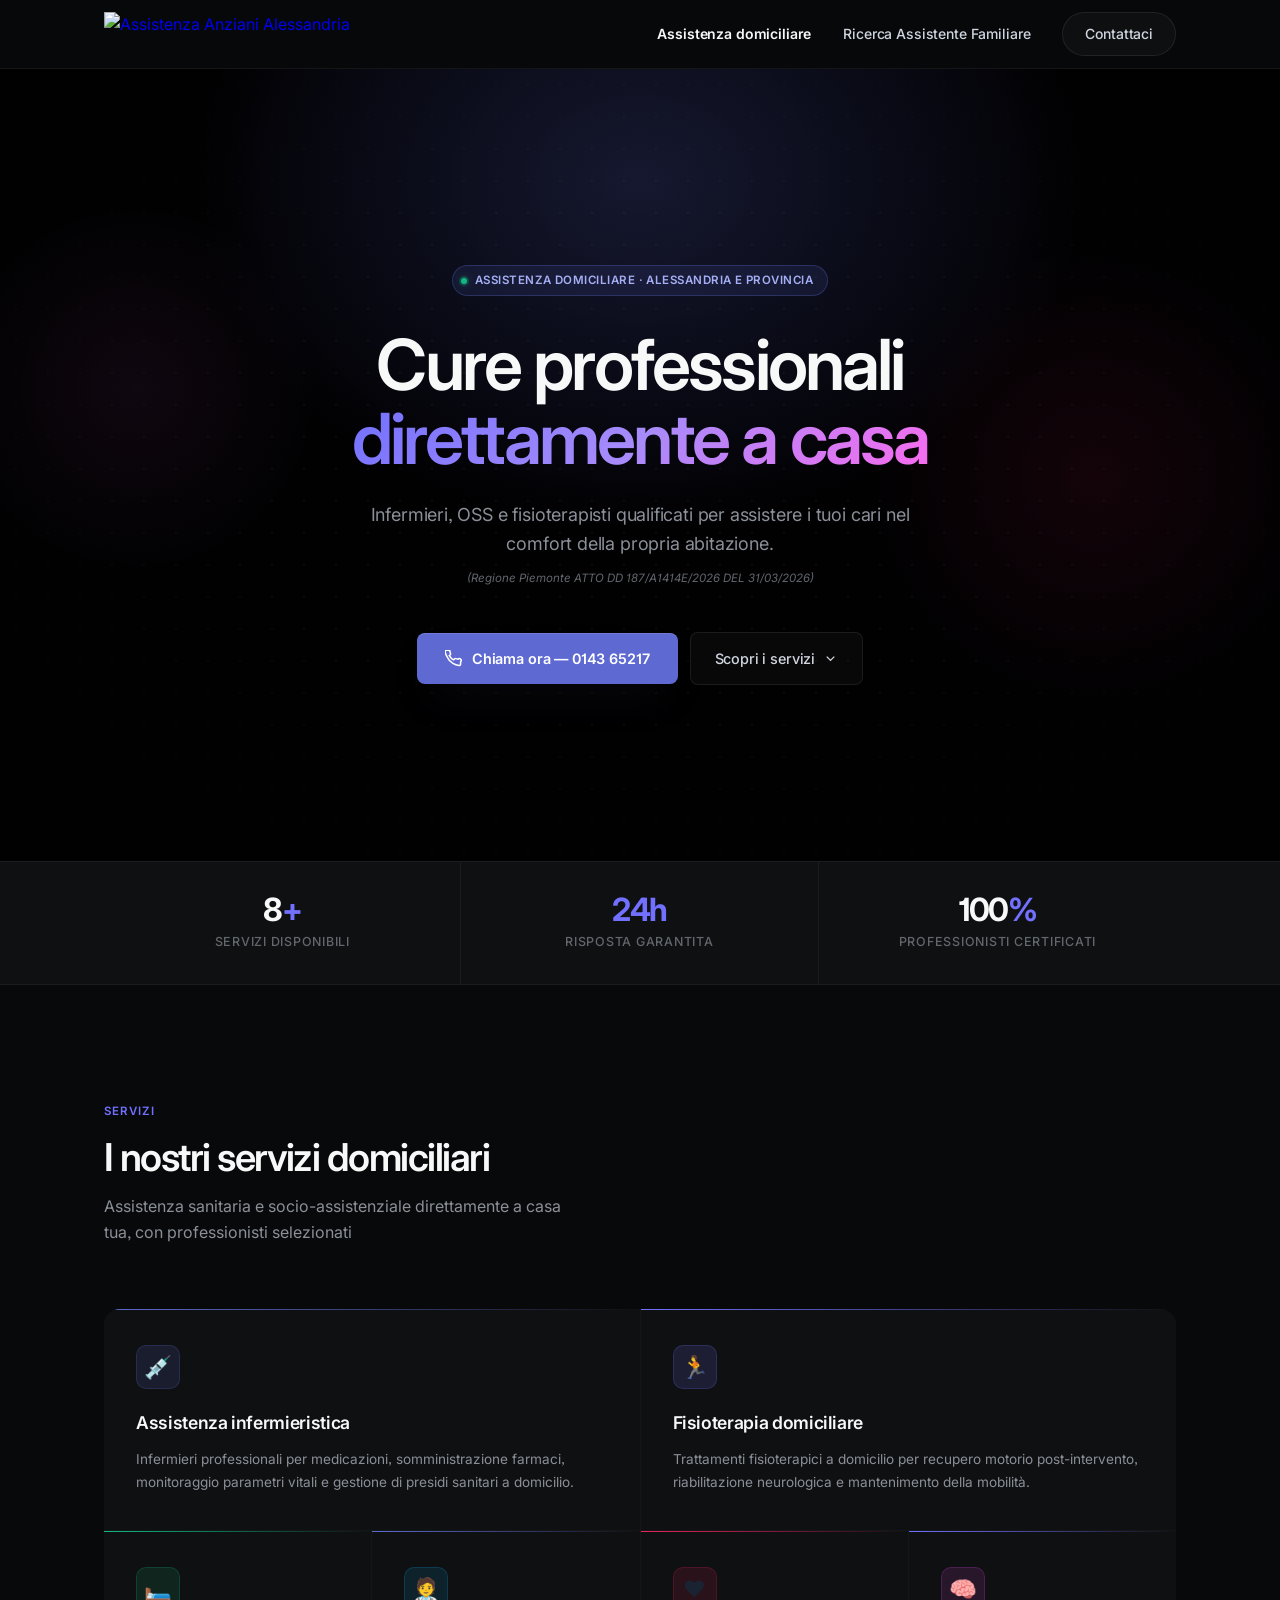
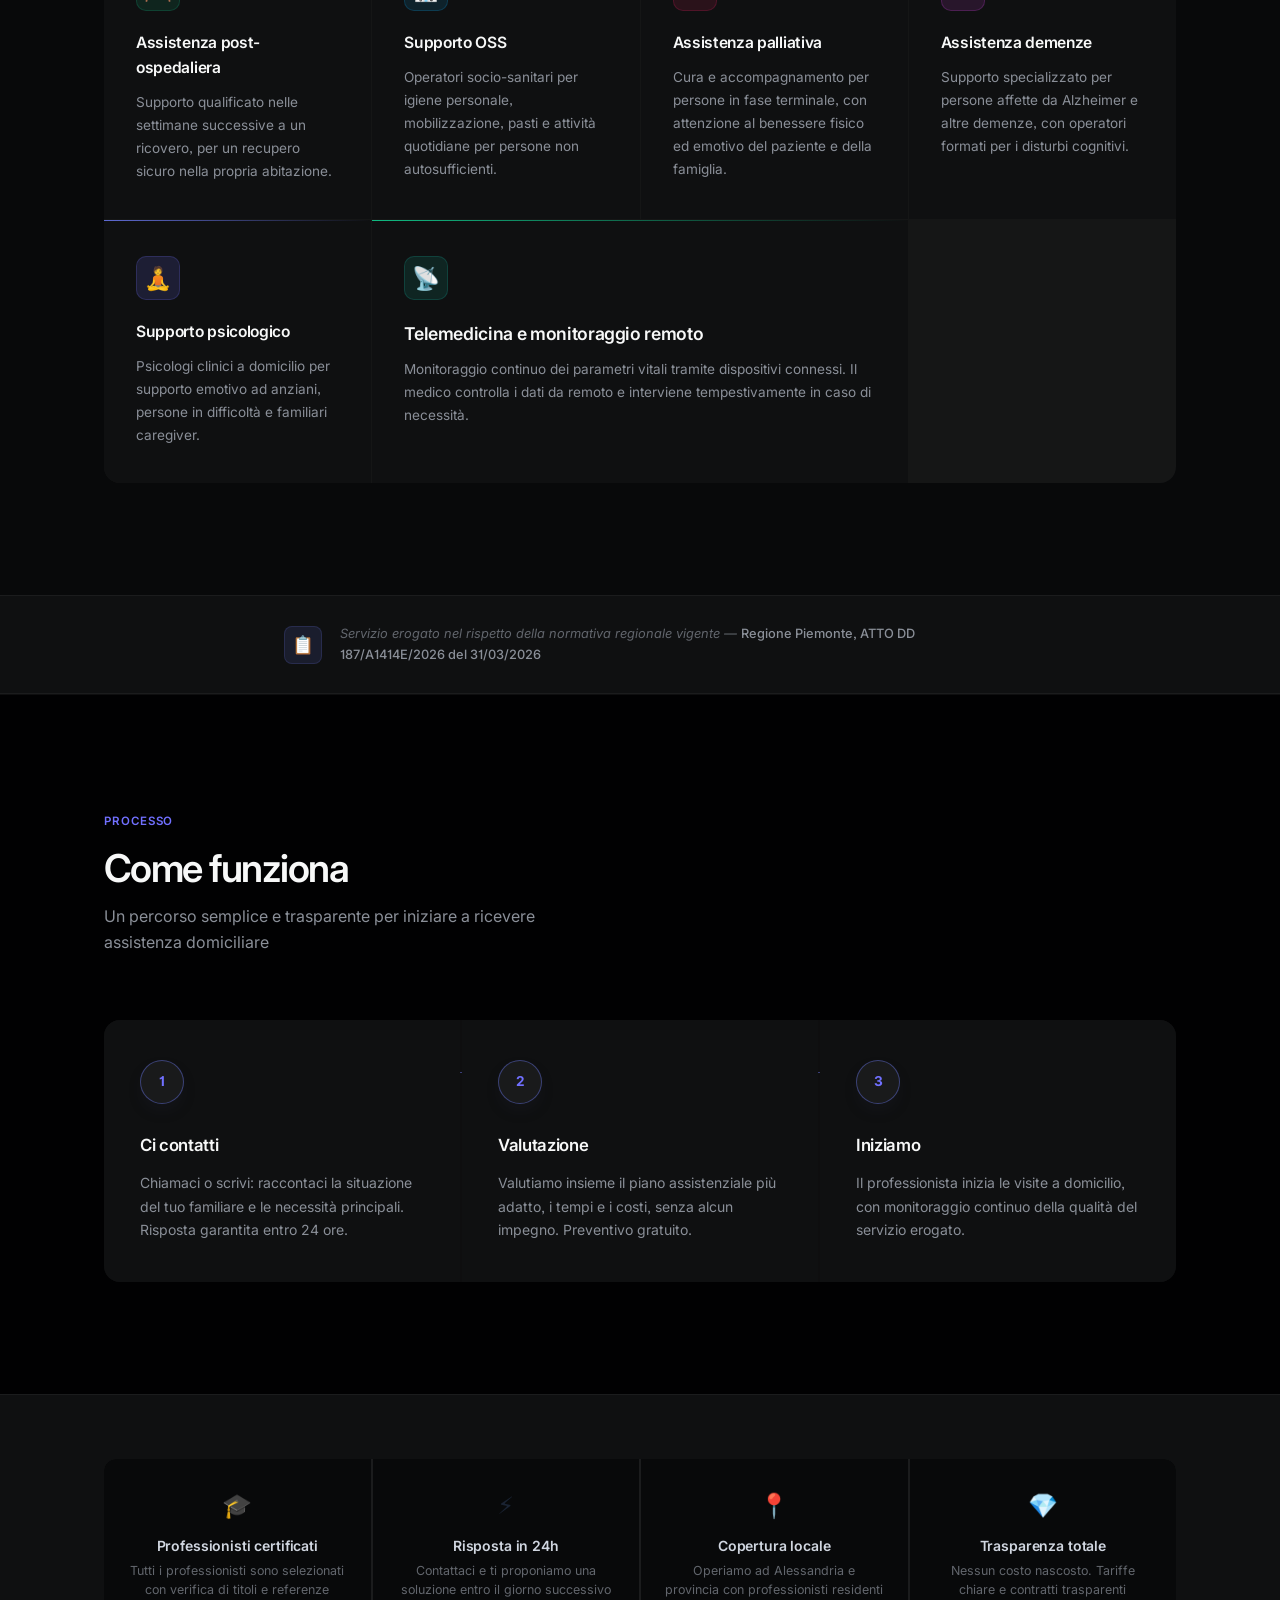
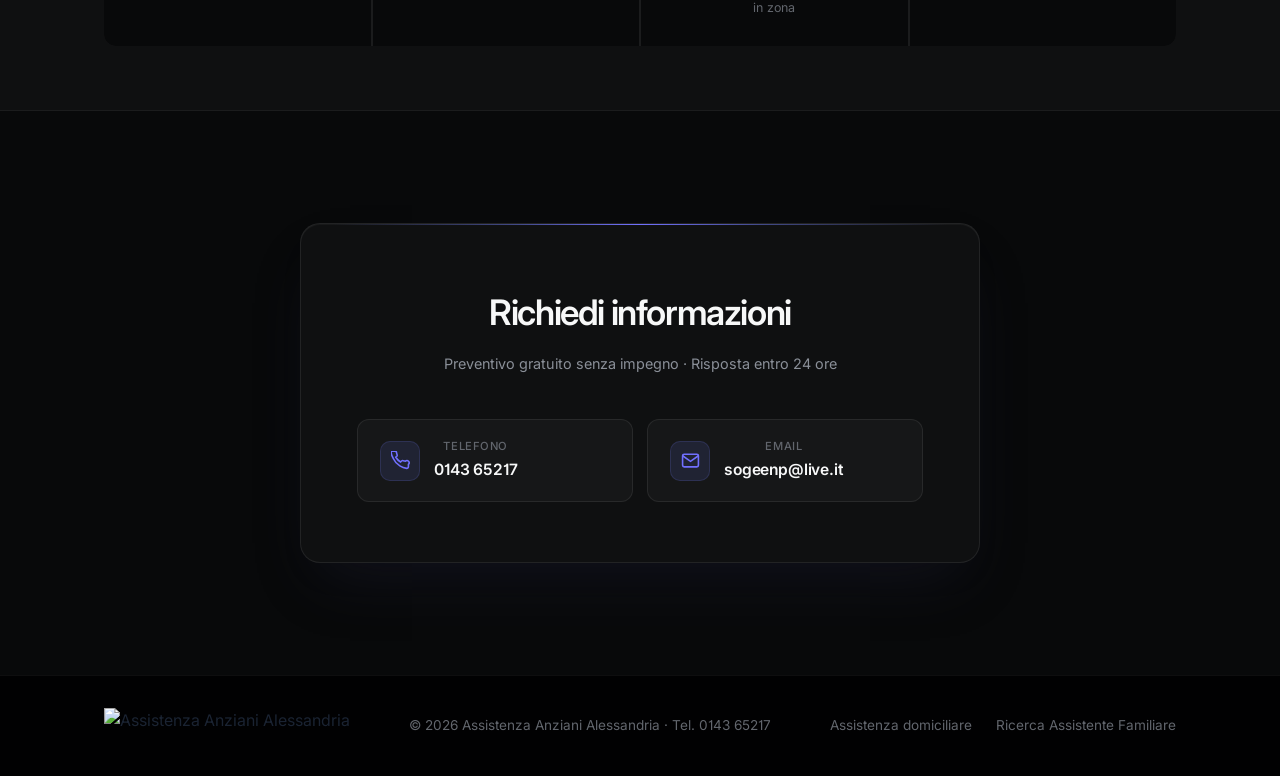
==== commit 249a319c: "Premium redesign assistenza-domiciliare.html with Linear + Stripe design system - Linear dark canvas" ====
--- a/assistenza-domiciliare.html
+++ b/assistenza-domiciliare.html
@@ -9,7 +9,7 @@
   <link rel="canonical" href="https://www.assistenzaanziani.pro/assistenza-domiciliare.html" />
   <link rel="preconnect" href="https://fonts.googleapis.com" />
   <link rel="preconnect" href="https://fonts.gstatic.com" crossorigin />
-  <link href="https://fonts.googleapis.com/css2?family=Inter:ital,wght@0,300;0,400;0,500;0,600;0,700;0,800;1,400&display=swap" rel="stylesheet" />
+  <link href="https://fonts.googleapis.com/css2?family=Inter:ital,opsz,wght@0,14..32,300;0,14..32,400;0,14..32,500;0,14..32,600;0,14..32,700;0,14..32,800;1,14..32,400&display=swap" rel="stylesheet" />
   <link rel="stylesheet" href="style.css" />
   <script type="application/ld+json">
   {
@@ -18,419 +18,669 @@
     "name": "Assistenza Domiciliare — Assistenza Anziani Alessandria",
     "description": "Cure domiciliari, infermieri e OSS a domicilio ad Alessandria e provincia",
     "telephone": "+390143652170",
-    "email": "info@assistenzaanziani.pro",
+    "email": "sogeenp@live.it",
     "areaServed": ["Alessandria e provincia"]
   }
   </script>
 
   <style>
-    /* ─── PAGE OVERRIDE: Linear-inspired dark design ─── */
-
-    /* Reset page background */
-    body { background: #0a0d14; }
-
-    /* ── NAVBAR override for dark page ── */
+    /* ─────────────────────────────────────────────
+       LINEAR + STRIPE PREMIUM DESIGN SYSTEM
+       Colors: Linear dark canvas + Stripe purple accent
+       Type: Inter Variable cv01/ss03 + Stripe-level polish
+    ───────────────────────────────────────────── */
+
+    /* ── CSS VARIABLES ── */
+    :root {
+      /* Linear backgrounds */
+      --bg-deepest:   #010102;
+      --bg-page:      #08090a;
+      --bg-panel:     #0f1011;
+      --bg-surface:   #191a1b;
+      --bg-elevated:  #28282c;
+
+      /* Linear text */
+      --text-primary:   #f7f8f8;
+      --text-secondary: #d0d6e0;
+      --text-muted:     #8a8f98;
+      --text-subtle:    #62666d;
+
+      /* Linear borders */
+      --border-standard: rgba(255,255,255,0.08);
+      --border-subtle:   rgba(255,255,255,0.05);
+      --border-solid:    #23252a;
+
+      /* Accent: Linear indigo + Stripe violet blend */
+      --accent:       #5e6ad2;
+      --accent-light: #7170ff;
+      --accent-hover: #828fff;
+
+      /* Stripe gradient accents (decorative only) */
+      --ruby:    #ea2261;
+      --magenta: #f96bee;
+
+      /* Stripe shadows */
+      --shadow-branded: rgba(50,50,93,0.25);
+      --shadow-dark:    rgba(0,0,0,0.15);
+      --shadow-ambient: rgba(23,23,23,0.08);
+
+      /* Status */
+      --green: #10b981;
+    }
+
+    /* ── GLOBAL PAGE OVERRIDE ── */
+    body {
+      background: var(--bg-page);
+      font-family: 'Inter', -apple-system, system-ui, sans-serif;
+      font-feature-settings: "cv01", "ss03";
+    }
+
+    /* ── NAVBAR ── */
     .navbar {
-      background: rgba(10,13,20,0.85);
-      border-bottom: 1px solid rgba(255,255,255,0.06);
+      background: rgba(8,9,10,0.80);
+      border-bottom: 1px solid var(--border-subtle);
       backdrop-filter: blur(20px);
-    }
-    .nav-links a { color: rgba(255,255,255,0.55); }
-    .nav-links a:hover { color: #fff; }
-    .nav-links a.active { color: #fff; font-weight: 600; }
+      -webkit-backdrop-filter: blur(20px);
+    }
+    .nav-links a { color: var(--text-secondary); font-size: 0.875rem; font-weight: 500; letter-spacing: -0.01em; }
+    .nav-links a:hover { color: var(--text-primary); }
+    .nav-links a.active { color: var(--text-primary); font-weight: 600; }
     .btn-outline {
-      border-color: rgba(255,255,255,0.15);
-      color: rgba(255,255,255,0.75);
-      background: rgba(255,255,255,0.04);
-    }
-    .btn-outline:hover {
-      background: rgba(255,255,255,0.1);
-      border-color: rgba(255,255,255,0.3);
-      color: #fff;
-    }
-    .hamburger span { background: rgba(255,255,255,0.7); }
-    .logo-img img { filter: brightness(0) invert(1); }
-    .mobile-menu {
-      background: #0d1018;
-      border-top: 1px solid rgba(255,255,255,0.06);
-    }
-    .mobile-menu a { color: rgba(255,255,255,0.7); border-bottom-color: rgba(255,255,255,0.06); }
+      background: rgba(255,255,255,0.03);
+      border: 1px solid var(--border-standard);
+      color: var(--text-secondary);
+    }
+    .btn-outline:hover { background: rgba(255,255,255,0.07); border-color: rgba(255,255,255,0.15); color: var(--text-primary); }
+    .hamburger span { background: rgba(255,255,255,0.6); }
+    .mobile-menu { background: var(--bg-panel); border-top: 1px solid var(--border-subtle); }
+    .mobile-menu a { color: var(--text-secondary); border-bottom-color: var(--border-subtle); }
 
     /* ── HERO ── */
     .ad-hero {
       position: relative;
-      padding: 140px 0 100px;
-      background: #0a0d14;
+      min-height: 88vh;
+      display: flex;
+      align-items: center;
+      justify-content: center;
       overflow: hidden;
+      background: var(--bg-deepest);
       text-align: center;
-    }
-    /* Mesh gradient glow */
-    .ad-hero::before {
-      content: '';
-      position: absolute;
-      top: -180px; left: 50%;
+      padding: 120px 0 100px;
+    }
+
+    /* Radial gradient backdrop */
+    .ad-hero-bg {
+      position: absolute;
+      inset: 0;
+      pointer-events: none;
+      overflow: hidden;
+    }
+    .ad-hero-glow-1 {
+      position: absolute;
+      top: -30%;
+      left: 50%;
       transform: translateX(-50%);
-      width: 900px; height: 600px;
-      background: radial-gradient(ellipse at center, rgba(29,111,164,0.28) 0%, rgba(46,204,113,0.06) 55%, transparent 75%);
-      pointer-events: none;
-    }
-    /* Subtle grid texture */
-    .ad-hero::after {
-      content: '';
+      width: 900px;
+      height: 700px;
+      background: radial-gradient(ellipse at center, rgba(94,106,210,0.22) 0%, rgba(113,112,255,0.06) 50%, transparent 70%);
+    }
+    .ad-hero-glow-2 {
+      position: absolute;
+      top: 20%;
+      right: -5%;
+      width: 500px;
+      height: 500px;
+      background: radial-gradient(ellipse, rgba(234,34,97,0.08) 0%, transparent 65%);
+    }
+    .ad-hero-glow-3 {
+      position: absolute;
+      top: 15%;
+      left: -5%;
+      width: 400px;
+      height: 400px;
+      background: radial-gradient(ellipse, rgba(249,107,238,0.06) 0%, transparent 65%);
+    }
+    /* Subtle dot-grid texture */
+    .ad-hero-grid {
       position: absolute;
       inset: 0;
-      background-image:
-        linear-gradient(rgba(255,255,255,0.025) 1px, transparent 1px),
-        linear-gradient(90deg, rgba(255,255,255,0.025) 1px, transparent 1px);
-      background-size: 48px 48px;
-      pointer-events: none;
-    }
-    .ad-hero .container { position: relative; z-index: 2; max-width: 760px; }
-
+      background-image: radial-gradient(rgba(255,255,255,0.04) 1px, transparent 1px);
+      background-size: 32px 32px;
+      mask-image: radial-gradient(ellipse 80% 80% at 50% 50%, black 40%, transparent 100%);
+      -webkit-mask-image: radial-gradient(ellipse 80% 80% at 50% 50%, black 40%, transparent 100%);
+    }
+
+    .ad-hero .container { position: relative; z-index: 2; max-width: 820px; }
+
+    /* Animated status badge */
     .ad-badge {
+      display: inline-flex;
+      align-items: center;
+      gap: 8px;
+      padding: 5px 14px 5px 8px;
+      background: rgba(94,106,210,0.12);
+      border: 1px solid rgba(94,106,210,0.3);
+      border-radius: 9999px;
+      color: #a5aff5;
+      font-size: 0.72rem;
+      font-weight: 600;
+      letter-spacing: 0.04em;
+      text-transform: uppercase;
+      margin-bottom: 32px;
+    }
+    .ad-badge-dot {
+      width: 6px; height: 6px;
+      border-radius: 50%;
+      background: var(--green);
+      box-shadow: 0 0 0 2px rgba(16,185,129,0.25), 0 0 10px rgba(16,185,129,0.5);
+      animation: ad-pulse 2.5s ease-in-out infinite;
+    }
+    @keyframes ad-pulse {
+      0%, 100% { opacity: 1; box-shadow: 0 0 0 2px rgba(16,185,129,0.25), 0 0 10px rgba(16,185,129,0.5); }
+      50%       { opacity: 0.6; box-shadow: 0 0 0 3px rgba(16,185,129,0.1), 0 0 6px rgba(16,185,129,0.3); }
+    }
+
+    /* Hero headline — Inter aggressive tracking, Stripe-weight influence */
+    .ad-hero h1 {
+      font-size: clamp(2.8rem, 5.5vw, 4.5rem);
+      font-weight: 600;
+      line-height: 1.05;
+      letter-spacing: -0.04em;
+      color: var(--text-primary);
+      margin-bottom: 24px;
+      font-feature-settings: "cv01", "ss03";
+    }
+    .ad-hero h1 .grad {
+      background: linear-gradient(135deg, #7170ff 0%, #a78bfa 50%, var(--magenta) 100%);
+      -webkit-background-clip: text;
+      background-clip: text;
+      -webkit-text-fill-color: transparent;
+    }
+
+    .ad-hero .sub {
+      font-size: 1.125rem;
+      font-weight: 400;
+      line-height: 1.65;
+      color: var(--text-muted);
+      max-width: 560px;
+      margin: 0 auto 10px;
+      letter-spacing: -0.01em;
+    }
+    .ad-hero .normativa {
+      font-size: 0.72rem;
+      font-style: italic;
+      color: var(--text-subtle);
+      margin-bottom: 44px;
+    }
+
+    /* CTA group */
+    .ad-cta-group {
+      display: flex;
+      align-items: center;
+      justify-content: center;
+      gap: 12px;
+      flex-wrap: wrap;
+    }
+    .ad-cta-primary {
+      display: inline-flex; align-items: center; gap: 10px;
+      padding: 14px 28px;
+      background: var(--accent);
+      color: #fff;
+      font-size: 0.9rem;
+      font-weight: 600;
+      border-radius: 8px;
+      text-decoration: none;
+      letter-spacing: -0.01em;
+      box-shadow: var(--shadow-branded) 0px 20px 40px -15px, var(--shadow-dark) 0px 12px 24px -10px, inset 0 1px 0 rgba(255,255,255,0.12);
+      transition: background 0.2s, transform 0.15s, box-shadow 0.2s;
+    }
+    .ad-cta-primary:hover {
+      background: var(--accent-hover);
+      transform: translateY(-2px);
+      box-shadow: var(--shadow-branded) 0px 30px 50px -15px, var(--shadow-dark) 0px 16px 32px -10px;
+    }
+    .ad-cta-secondary {
       display: inline-flex; align-items: center; gap: 8px;
-      padding: 6px 14px;
-      border: 1px solid rgba(29,111,164,0.45);
-      border-radius: 50px;
-      background: rgba(29,111,164,0.12);
-      color: #6eb8f0;
-      font-size: 0.78rem; font-weight: 600;
-      letter-spacing: 0.6px; text-transform: uppercase;
-      margin-bottom: 28px;
-    }
-    .ad-badge-dot {
-      width: 6px; height: 6px; border-radius: 50%;
-      background: #2ecc71;
-      box-shadow: 0 0 8px rgba(46,204,113,0.8);
-      animation: pulse 2s infinite;
-    }
-    @keyframes pulse {
-      0%,100% { opacity: 1; } 50% { opacity: 0.4; }
-    }
-
-    .ad-hero h1 {
-      font-size: clamp(2.6rem, 5vw, 4rem);
-      font-weight: 800;
-      line-height: 1.1;
-      letter-spacing: -0.03em;
-      color: #fff;
-      margin-bottom: 20px;
-    }
-    .ad-hero h1 span {
-      background: linear-gradient(135deg, #6eb8f0 0%, #2ecc71 100%);
-      -webkit-background-clip: text;
-      -webkit-text-fill-color: transparent;
-      background-clip: text;
-    }
-    .ad-hero p.sub {
-      font-size: 1.1rem;
-      color: rgba(255,255,255,0.55);
-      line-height: 1.7;
-      max-width: 560px;
-      margin: 0 auto 14px;
-    }
-    .ad-hero p.normativa {
-      font-size: 0.75rem;
-      font-style: italic;
-      color: rgba(255,255,255,0.28);
-      margin-bottom: 40px;
-    }
-    .ad-cta {
-      display: inline-flex; align-items: center; gap: 10px;
-      padding: 16px 36px;
-      background: linear-gradient(135deg, #1d6fa4, #155a87);
-      color: #fff;
-      font-weight: 700; font-size: 1rem;
-      border-radius: 50px;
+      padding: 14px 24px;
+      background: rgba(255,255,255,0.03);
+      border: 1px solid var(--border-standard);
+      color: var(--text-secondary);
+      font-size: 0.9rem;
+      font-weight: 500;
+      border-radius: 8px;
       text-decoration: none;
-      border: 1px solid rgba(255,255,255,0.12);
-      box-shadow: 0 0 0 1px rgba(29,111,164,0.3), 0 8px 32px rgba(29,111,164,0.35);
-      transition: transform 0.2s, box-shadow 0.2s;
-    }
-    .ad-cta:hover {
-      transform: translateY(-2px);
-      box-shadow: 0 0 0 1px rgba(29,111,164,0.5), 0 16px 48px rgba(29,111,164,0.45);
+      letter-spacing: -0.01em;
+      transition: background 0.2s, border-color 0.2s, color 0.2s, transform 0.15s;
+    }
+    .ad-cta-secondary:hover {
+      background: rgba(255,255,255,0.07);
+      border-color: rgba(255,255,255,0.15);
+      color: var(--text-primary);
+      transform: translateY(-1px);
     }
 
     /* ── STATS STRIP ── */
     .ad-stats {
-      background: rgba(255,255,255,0.025);
-      border-top: 1px solid rgba(255,255,255,0.06);
-      border-bottom: 1px solid rgba(255,255,255,0.06);
-      padding: 28px 0;
+      background: var(--bg-panel);
+      border-top: 1px solid var(--border-subtle);
+      border-bottom: 1px solid var(--border-subtle);
+      padding: 0;
     }
     .ad-stats-inner {
-      display: flex; align-items: center; justify-content: center;
-      gap: 0; flex-wrap: wrap;
+      display: grid;
+      grid-template-columns: repeat(3, 1fr);
     }
     .ad-stat {
+      padding: 32px 48px;
+      border-right: 1px solid var(--border-subtle);
       text-align: center;
-      padding: 0 48px;
-      border-right: 1px solid rgba(255,255,255,0.07);
     }
     .ad-stat:last-child { border-right: none; }
     .ad-stat-num {
-      font-size: 1.8rem; font-weight: 800;
-      color: #fff; letter-spacing: -0.02em; line-height: 1;
-      margin-bottom: 4px;
-    }
-    .ad-stat-num span { color: #2ecc71; }
+      font-size: 2rem;
+      font-weight: 700;
+      color: var(--text-primary);
+      letter-spacing: -0.04em;
+      line-height: 1;
+      margin-bottom: 6px;
+      font-feature-settings: "cv01", "ss03";
+    }
+    .ad-stat-num em {
+      font-style: normal;
+      color: var(--accent-light);
+    }
     .ad-stat-label {
-      font-size: 0.8rem; color: rgba(255,255,255,0.4);
-      text-transform: uppercase; letter-spacing: 0.5px;
-    }
-
-    /* ── SERVICES ── */
+      font-size: 0.78rem;
+      color: var(--text-subtle);
+      font-weight: 500;
+      text-transform: uppercase;
+      letter-spacing: 0.06em;
+    }
+
+    /* ── SERVICES SECTION ── */
     .ad-services {
-      padding: 100px 0;
-      background: #0a0d14;
-    }
-    .ad-section-label {
+      padding: 112px 0;
+      background: var(--bg-page);
+    }
+    .ad-eyebrow {
       display: inline-block;
-      font-size: 0.72rem; font-weight: 600;
-      letter-spacing: 1.2px; text-transform: uppercase;
-      color: #2ecc71;
+      font-size: 0.72rem;
+      font-weight: 600;
+      letter-spacing: 0.08em;
+      text-transform: uppercase;
+      color: var(--accent-light);
       margin-bottom: 16px;
     }
-    .ad-section-title {
-      font-size: clamp(1.8rem, 3vw, 2.4rem);
-      font-weight: 800;
-      color: #fff;
-      letter-spacing: -0.02em;
-      margin-bottom: 12px;
-    }
-    .ad-section-sub {
+    .ad-heading {
+      font-size: clamp(1.8rem, 3vw, 2.5rem);
+      font-weight: 600;
+      color: var(--text-primary);
+      letter-spacing: -0.04em;
+      line-height: 1.1;
+      margin-bottom: 14px;
+      font-feature-settings: "cv01", "ss03";
+    }
+    .ad-subhead {
       font-size: 1rem;
-      color: rgba(255,255,255,0.45);
+      color: var(--text-muted);
+      line-height: 1.65;
       max-width: 480px;
     }
-    .ad-section-header { margin-bottom: 56px; }
-
-    .ad-grid {
+    .ad-section-header { margin-bottom: 64px; }
+
+    /* Bento-style service grid */
+    .ad-bento {
       display: grid;
       grid-template-columns: repeat(4, 1fr);
+      grid-template-rows: auto auto;
       gap: 1px;
-      background: rgba(255,255,255,0.06);
-      border: 1px solid rgba(255,255,255,0.06);
+      background: var(--border-subtle);
       border-radius: 16px;
       overflow: hidden;
     }
-    .ad-card {
-      background: #0d1018;
-      padding: 32px 28px;
-      transition: background 0.2s;
+
+    /* Featured large cards (span 2 cols) */
+    .ad-bento-card {
+      background: var(--bg-panel);
+      padding: 36px 32px;
       position: relative;
       overflow: hidden;
-    }
-    .ad-card::after {
+      transition: background 0.25s;
+    }
+    .ad-bento-card.featured {
+      grid-column: span 2;
+    }
+    .ad-bento-card:hover {
+      background: #141518;
+    }
+    /* Hover glow */
+    .ad-bento-card::before {
       content: '';
       position: absolute;
       inset: 0;
-      background: radial-gradient(circle at 30% 30%, rgba(29,111,164,0.12), transparent 70%);
+      background: radial-gradient(circle at 0% 0%, rgba(94,106,210,0.08), transparent 60%);
       opacity: 0;
       transition: opacity 0.3s;
-    }
-    .ad-card:hover { background: #111520; }
-    .ad-card:hover::after { opacity: 1; }
+      pointer-events: none;
+    }
+    .ad-bento-card:hover::before { opacity: 1; }
+
+    /* Top accent line */
+    .ad-bento-card.accent-indigo::after {
+      content: '';
+      position: absolute;
+      top: 0; left: 0; right: 0;
+      height: 1px;
+      background: linear-gradient(90deg, var(--accent), transparent);
+    }
+    .ad-bento-card.accent-violet::after {
+      content: '';
+      position: absolute;
+      top: 0; left: 0; right: 0;
+      height: 1px;
+      background: linear-gradient(90deg, var(--accent-light), transparent);
+    }
+    .ad-bento-card.accent-green::after {
+      content: '';
+      position: absolute;
+      top: 0; left: 0; right: 0;
+      height: 1px;
+      background: linear-gradient(90deg, var(--green), transparent);
+    }
+    .ad-bento-card.accent-ruby::after {
+      content: '';
+      position: absolute;
+      top: 0; left: 0; right: 0;
+      height: 1px;
+      background: linear-gradient(90deg, var(--ruby), transparent);
+    }
 
     .ad-card-icon {
       width: 44px; height: 44px;
       border-radius: 10px;
       display: flex; align-items: center; justify-content: center;
       font-size: 1.4rem;
-      margin-bottom: 18px;
+      margin-bottom: 20px;
       position: relative; z-index: 1;
     }
-    .ad-card h3 {
-      font-size: 0.95rem; font-weight: 700;
-      color: #e8eaf0;
+    .icon-bg-indigo  { background: rgba(94,106,210,0.15); border: 1px solid rgba(94,106,210,0.2); }
+    .icon-bg-violet  { background: rgba(113,112,255,0.15); border: 1px solid rgba(113,112,255,0.2); }
+    .icon-bg-green   { background: rgba(16,185,129,0.12); border: 1px solid rgba(16,185,129,0.2); }
+    .icon-bg-ruby    { background: rgba(234,34,97,0.12); border: 1px solid rgba(234,34,97,0.2); }
+    .icon-bg-amber   { background: rgba(245,158,11,0.12); border: 1px solid rgba(245,158,11,0.2); }
+    .icon-bg-sky     { background: rgba(14,165,233,0.12); border: 1px solid rgba(14,165,233,0.2); }
+    .icon-bg-fuchsia { background: rgba(217,70,239,0.12); border: 1px solid rgba(217,70,239,0.2); }
+    .icon-bg-teal    { background: rgba(20,184,166,0.12); border: 1px solid rgba(20,184,166,0.2); }
+
+    .ad-bento-card h3 {
+      font-size: 0.975rem;
+      font-weight: 600;
+      color: var(--text-primary);
       margin-bottom: 10px;
-      letter-spacing: -0.01em;
+      letter-spacing: -0.02em;
       position: relative; z-index: 1;
     }
-    .ad-card p {
+    .ad-bento-card.featured h3 {
+      font-size: 1.1rem;
+    }
+    .ad-bento-card p {
       font-size: 0.85rem;
-      color: rgba(255,255,255,0.38);
-      line-height: 1.65;
+      color: var(--text-muted);
+      line-height: 1.7;
       position: relative; z-index: 1;
     }
 
-    /* icon background variants */
-    .icon-blue  { background: rgba(29,111,164,0.2); }
-    .icon-green { background: rgba(46,204,113,0.15); }
-    .icon-purple{ background: rgba(139,92,246,0.2); }
-    .icon-amber { background: rgba(245,158,11,0.18); }
-    .icon-rose  { background: rgba(244,63,94,0.18); }
-    .icon-cyan  { background: rgba(6,182,212,0.18); }
-    .icon-indigo{ background: rgba(99,102,241,0.2); }
-    .icon-teal  { background: rgba(20,184,166,0.18); }
-
-    /* ── COME FUNZIONA ── */
+    /* ── NORMATIVA ── */
+    .ad-normativa {
+      background: var(--bg-panel);
+      border-top: 1px solid var(--border-subtle);
+      border-bottom: 1px solid var(--border-subtle);
+      padding: 28px 0;
+    }
+    .ad-normativa-inner {
+      display: flex; align-items: center; gap: 18px;
+      max-width: 760px; margin: 0 auto; padding: 0 24px;
+    }
+    .ad-norm-icon {
+      width: 38px; height: 38px;
+      border-radius: 8px;
+      background: rgba(94,106,210,0.15);
+      border: 1px solid rgba(94,106,210,0.2);
+      display: flex; align-items: center; justify-content: center;
+      font-size: 1.1rem; flex-shrink: 0;
+    }
+    .ad-norm-text {
+      font-size: 0.8rem;
+      color: var(--text-subtle);
+      font-style: italic;
+      line-height: 1.6;
+    }
+    .ad-norm-text strong { color: var(--text-muted); font-style: normal; font-weight: 500; }
+
+    /* ── HOW IT WORKS ── */
     .ad-how {
-      padding: 100px 0;
-      background: #080b11;
-      border-top: 1px solid rgba(255,255,255,0.05);
-      border-bottom: 1px solid rgba(255,255,255,0.05);
-    }
-    .ad-timeline {
+      padding: 112px 0;
+      background: var(--bg-deepest);
+      border-top: 1px solid var(--border-subtle);
+    }
+    .ad-steps {
       display: grid;
       grid-template-columns: repeat(3, 1fr);
       gap: 2px;
-      margin-top: 56px;
+      margin-top: 64px;
+      background: var(--border-subtle);
+      border-radius: 16px;
+      overflow: hidden;
       position: relative;
     }
-    /* Connecting line */
-    .ad-timeline::before {
+    .ad-step-card {
+      background: var(--bg-panel);
+      padding: 40px 36px;
+      position: relative;
+      transition: background 0.2s;
+    }
+    .ad-step-card:hover { background: #141518; }
+
+    /* Stripe-style connecting line above steps */
+    .ad-steps-line {
+      position: absolute;
+      top: 52px; left: 16.67%; right: 16.67%;
+      height: 1px;
+      background: linear-gradient(90deg,
+        transparent 0%,
+        rgba(94,106,210,0.5) 20%,
+        rgba(113,112,255,0.6) 50%,
+        rgba(94,106,210,0.5) 80%,
+        transparent 100%);
+      pointer-events: none;
+      z-index: 0;
+    }
+
+    .ad-step-num {
+      width: 44px; height: 44px;
+      border-radius: 50%;
+      background: var(--bg-surface);
+      border: 1px solid var(--border-standard);
+      color: var(--text-primary);
+      font-size: 0.85rem;
+      font-weight: 700;
+      display: flex; align-items: center; justify-content: center;
+      margin: 0 0 28px 0;
+      position: relative; z-index: 1;
+      box-shadow: var(--shadow-branded) 0px 8px 20px -8px;
+    }
+    .ad-step-num-accent { border-color: rgba(94,106,210,0.5); color: var(--accent-light); }
+
+    .ad-step-card h3 {
+      font-size: 1.05rem;
+      font-weight: 600;
+      color: var(--text-primary);
+      margin-bottom: 12px;
+      letter-spacing: -0.02em;
+    }
+    .ad-step-card p {
+      font-size: 0.875rem;
+      color: var(--text-muted);
+      line-height: 1.7;
+    }
+
+    /* ── TRUST STRIP ── */
+    .ad-trust {
+      padding: 64px 0;
+      background: var(--bg-panel);
+      border-top: 1px solid var(--border-subtle);
+      border-bottom: 1px solid var(--border-subtle);
+    }
+    .ad-trust-inner {
+      display: grid;
+      grid-template-columns: repeat(4, 1fr);
+      gap: 2px;
+      background: var(--border-subtle);
+      border-radius: 12px;
+      overflow: hidden;
+    }
+    .ad-trust-item {
+      background: var(--bg-page);
+      padding: 28px 24px;
+      text-align: center;
+    }
+    .ad-trust-icon { font-size: 1.5rem; margin-bottom: 10px; }
+    .ad-trust-title {
+      font-size: 0.875rem;
+      font-weight: 600;
+      color: var(--text-secondary);
+      margin-bottom: 4px;
+      letter-spacing: -0.01em;
+    }
+    .ad-trust-desc {
+      font-size: 0.78rem;
+      color: var(--text-subtle);
+      line-height: 1.5;
+    }
+
+    /* ── CONTACT ── */
+    .ad-contact {
+      padding: 112px 0;
+      background: var(--bg-page);
+    }
+    .ad-contact-inner {
+      max-width: 680px;
+      margin: 0 auto;
+      position: relative;
+    }
+    /* Glow behind contact box */
+    .ad-contact-inner::before {
       content: '';
       position: absolute;
-      top: 28px; left: calc(16.67% + 8px); right: calc(16.67% + 8px);
-      height: 1px;
-      background: linear-gradient(90deg, rgba(29,111,164,0.6), rgba(46,204,113,0.6));
-      z-index: 0;
-    }
-    .ad-step {
+      top: 50%; left: 50%;
+      transform: translate(-50%, -50%);
+      width: 600px; height: 300px;
+      background: radial-gradient(ellipse, rgba(94,106,210,0.12), transparent 70%);
+      pointer-events: none;
+    }
+    .ad-contact-box {
+      position: relative;
+      background: var(--bg-panel);
+      border: 1px solid var(--border-standard);
+      border-radius: 20px;
+      padding: 60px 56px;
       text-align: center;
-      padding: 0 32px;
-      position: relative; z-index: 1;
-    }
-    .ad-step-num {
-      width: 56px; height: 56px;
-      border-radius: 50%;
-      background: #0a0d14;
-      border: 1px solid rgba(255,255,255,0.1);
-      color: #fff;
-      font-size: 1.1rem; font-weight: 800;
-      display: flex; align-items: center; justify-content: center;
-      margin: 0 auto 24px;
-      position: relative;
-    }
-    .ad-step-num::after {
-      content: '';
-      position: absolute;
-      inset: -4px;
-      border-radius: 50%;
-      background: linear-gradient(135deg, rgba(29,111,164,0.5), rgba(46,204,113,0.3));
-      z-index: -1;
-    }
-    .ad-step h3 {
-      font-size: 1.05rem; font-weight: 700;
-      color: #e8eaf0; margin-bottom: 10px;
-    }
-    .ad-step p {
-      font-size: 0.88rem;
-      color: rgba(255,255,255,0.4);
-      line-height: 1.65;
-    }
-
-    /* ── NORMATIVA BANNER ── */
-    .ad-normativa {
-      margin: 0; padding: 32px 0;
-      background: rgba(29,111,164,0.07);
-      border-top: 1px solid rgba(29,111,164,0.2);
-      border-bottom: 1px solid rgba(29,111,164,0.2);
-    }
-    .ad-normativa-inner {
-      display: flex; align-items: center; gap: 20px;
-      max-width: 760px; margin: 0 auto; padding: 0 24px;
-    }
-    .ad-norm-icon {
-      width: 42px; height: 42px; border-radius: 10px;
-      background: rgba(29,111,164,0.25);
-      display: flex; align-items: center; justify-content: center;
-      font-size: 1.3rem; flex-shrink: 0;
-    }
-    .ad-norm-text {
-      font-size: 0.82rem;
-      color: rgba(255,255,255,0.45);
-      font-style: italic;
-      line-height: 1.5;
-    }
-    .ad-norm-text strong { color: rgba(255,255,255,0.65); font-style: normal; }
-
-    /* ── CONTATTI ── */
-    .ad-contact {
-      padding: 100px 0;
-      background: #0a0d14;
-    }
-    .ad-contact-box {
-      max-width: 700px; margin: 0 auto;
-      background: linear-gradient(135deg, rgba(29,111,164,0.15), rgba(46,204,113,0.07));
-      border: 1px solid rgba(29,111,164,0.25);
-      border-radius: 24px;
-      padding: 56px 48px;
-      text-align: center;
-      position: relative;
-      overflow: hidden;
-    }
+      /* Stripe multi-layer shadow */
+      box-shadow:
+        var(--shadow-branded) 0px 30px 60px -20px,
+        var(--shadow-dark)    0px 18px 36px -18px,
+        inset 0 1px 0 rgba(255,255,255,0.04);
+    }
+    /* Top gradient line */
     .ad-contact-box::before {
       content: '';
       position: absolute;
-      top: -100px; left: 50%;
-      transform: translateX(-50%);
-      width: 500px; height: 300px;
-      background: radial-gradient(ellipse, rgba(29,111,164,0.2), transparent 70%);
+      top: 0; left: 32px; right: 32px;
+      height: 1px;
+      background: linear-gradient(90deg, transparent, rgba(94,106,210,0.6) 30%, var(--accent-light) 50%, rgba(94,106,210,0.6) 70%, transparent);
+      border-radius: 9999px;
     }
     .ad-contact-box h2 {
-      font-size: clamp(1.8rem, 3vw, 2.4rem);
-      font-weight: 800; color: #fff;
-      letter-spacing: -0.02em;
+      font-size: clamp(1.6rem, 2.8vw, 2.2rem);
+      font-weight: 600;
+      color: var(--text-primary);
+      letter-spacing: -0.04em;
       margin-bottom: 12px;
-      position: relative;
-    }
-    .ad-contact-box p {
-      color: rgba(255,255,255,0.45);
-      font-size: 1rem; margin-bottom: 40px;
-      position: relative;
+      font-feature-settings: "cv01", "ss03";
+    }
+    .ad-contact-box > p {
+      font-size: 0.9rem;
+      color: var(--text-muted);
+      margin-bottom: 44px;
+      line-height: 1.6;
     }
     .ad-contact-cards {
-      display: grid; grid-template-columns: 1fr 1fr;
-      gap: 16px; position: relative;
+      display: grid;
+      grid-template-columns: 1fr 1fr;
+      gap: 14px;
     }
     .ad-contact-card {
-      display: flex; align-items: center; gap: 16px;
-      padding: 20px 24px;
-      background: rgba(255,255,255,0.05);
-      border: 1px solid rgba(255,255,255,0.08);
-      border-radius: 14px;
-      text-decoration: none; color: #fff;
-      transition: background 0.2s, border-color 0.2s, transform 0.2s;
+      display: flex; align-items: center; gap: 14px;
+      padding: 18px 22px;
+      background: rgba(255,255,255,0.03);
+      border: 1px solid var(--border-standard);
+      border-radius: 12px;
+      text-decoration: none;
+      color: var(--text-primary);
+      transition: background 0.2s, border-color 0.2s, transform 0.15s, box-shadow 0.2s;
     }
     .ad-contact-card:hover {
-      background: rgba(255,255,255,0.09);
-      border-color: rgba(29,111,164,0.4);
+      background: rgba(94,106,210,0.08);
+      border-color: rgba(94,106,210,0.3);
       transform: translateY(-2px);
+      box-shadow: var(--shadow-branded) 0px 12px 24px -8px;
     }
     .ad-contact-ico {
-      width: 40px; height: 40px; border-radius: 10px;
-      background: rgba(29,111,164,0.25);
+      width: 40px; height: 40px;
+      border-radius: 10px;
+      background: rgba(94,106,210,0.15);
+      border: 1px solid rgba(94,106,210,0.2);
       display: flex; align-items: center; justify-content: center;
       flex-shrink: 0;
-    }
-    .ad-contact-lbl { font-size: 0.75rem; color: rgba(255,255,255,0.4); margin-bottom: 2px; }
-    .ad-contact-val { font-size: 1rem; font-weight: 700; }
+      color: var(--accent-light);
+    }
+    .ad-contact-lbl { font-size: 0.7rem; color: var(--text-subtle); font-weight: 500; text-transform: uppercase; letter-spacing: 0.05em; margin-bottom: 2px; }
+    .ad-contact-val { font-size: 0.975rem; font-weight: 600; letter-spacing: -0.01em; }
 
     /* ── FOOTER ── */
     .footer {
-      background: #06080d;
-      border-top: 1px solid rgba(255,255,255,0.05);
-    }
-    .footer p { color: rgba(255,255,255,0.3); }
+      background: var(--bg-deepest);
+      border-top: 1px solid var(--border-subtle);
+    }
+    .footer p { color: var(--text-subtle); }
+    .footer-links a { color: var(--text-subtle); }
+    .footer-links a:hover { color: var(--text-secondary); }
 
     /* ── RESPONSIVE ── */
     @media (max-width: 1024px) {
-      .ad-grid { grid-template-columns: repeat(2, 1fr); }
+      .ad-bento { grid-template-columns: repeat(2, 1fr); }
+      .ad-bento-card.featured { grid-column: span 1; }
+      .ad-trust-inner { grid-template-columns: repeat(2, 1fr); }
     }
     @media (max-width: 768px) {
-      .ad-hero { padding: 100px 0 70px; }
-      .ad-grid { grid-template-columns: 1fr; }
-      .ad-stat { padding: 16px 24px; border-right: none; border-bottom: 1px solid rgba(255,255,255,0.07); }
+      .ad-hero { min-height: auto; padding: 100px 0 72px; }
+      .ad-hero h1 { letter-spacing: -0.025em; }
+      .ad-bento { grid-template-columns: 1fr; }
+      .ad-bento-card.featured { grid-column: span 1; }
+      .ad-stats-inner { grid-template-columns: 1fr; }
+      .ad-stat { border-right: none; border-bottom: 1px solid var(--border-subtle); padding: 24px; }
       .ad-stat:last-child { border-bottom: none; }
-      .ad-stats-inner { flex-direction: column; }
-      .ad-timeline { grid-template-columns: 1fr; gap: 32px; }
-      .ad-timeline::before { display: none; }
+      .ad-steps { grid-template-columns: 1fr; }
+      .ad-steps-line { display: none; }
+      .ad-trust-inner { grid-template-columns: 1fr 1fr; }
+      .ad-contact-box { padding: 40px 28px; }
       .ad-contact-cards { grid-template-columns: 1fr; }
-      .ad-contact-box { padding: 40px 24px; }
       .ad-normativa-inner { flex-direction: column; text-align: center; }
+      .ad-cta-group { flex-direction: column; }
+      .ad-cta-primary, .ad-cta-secondary { width: 100%; justify-content: center; }
+    }
+    @media (max-width: 480px) {
+      .ad-trust-inner { grid-template-columns: 1fr; }
     }
   </style>
 </head>
@@ -438,7 +688,7 @@
 
   <header class="navbar">
     <div class="container nav-inner">
-      <a href="index.html" class="logo-img"><img src="logo-white.svg" alt="Assistenza Anziani Alessandria" height="44" /></a>
+      <a href="index.html" class="logo-img"><img src="logo-sogeenp.png" alt="Assistenza Anziani Alessandria" height="44" /></a>
       <nav class="nav-links">
         <a href="assistenza-domiciliare.html" class="active">Assistenza domiciliare</a>
         <a href="badante.html">Ricerca Assistente Familiare</a>
@@ -457,88 +707,107 @@
 
   <!-- HERO -->
   <section class="ad-hero">
+    <div class="ad-hero-bg">
+      <div class="ad-hero-glow-1"></div>
+      <div class="ad-hero-glow-2"></div>
+      <div class="ad-hero-glow-3"></div>
+      <div class="ad-hero-grid"></div>
+    </div>
     <div class="container">
       <div class="ad-badge">
         <span class="ad-badge-dot"></span>
         Assistenza domiciliare · Alessandria e provincia
       </div>
-      <h1>Cure professionali<br /><span>direttamente a casa</span></h1>
+      <h1>Cure professionali<br /><span class="grad">direttamente a casa</span></h1>
       <p class="sub">Infermieri, OSS e fisioterapisti qualificati per assistere i tuoi cari nel comfort della propria abitazione.</p>
       <p class="normativa">(Regione Piemonte ATTO DD 187/A1414E/2026 DEL 31/03/2026)</p>
-      <a href="tel:014365217" class="ad-cta">
-        <svg width="18" height="18" viewBox="0 0 24 24" fill="none" stroke="currentColor" stroke-width="2.5"><path d="M22 16.92v3a2 2 0 01-2.18 2 19.79 19.79 0 01-8.63-3.07A19.5 19.5 0 013.07 9.81a19.79 19.79 0 01-3.07-8.67A2 2 0 012 .18h3a2 2 0 012 1.72c.127.96.361 1.903.7 2.81a2 2 0 01-.45 2.11L6.09 7.91a16 16 0 006 6l1.27-1.27a2 2 0 012.11-.45c.907.339 1.85.573 2.81.7A2 2 0 0122 16.92z"/></svg>
-        Chiama ora — 0143 65217
-      </a>
+      <div class="ad-cta-group">
+        <a href="tel:014365217" class="ad-cta-primary">
+          <svg width="17" height="17" viewBox="0 0 24 24" fill="none" stroke="currentColor" stroke-width="2.2"><path d="M22 16.92v3a2 2 0 01-2.18 2 19.79 19.79 0 01-8.63-3.07A19.5 19.5 0 013.07 9.81a19.79 19.79 0 01-3.07-8.67A2 2 0 012 .18h3a2 2 0 012 1.72c.127.96.361 1.903.7 2.81a2 2 0 01-.45 2.11L6.09 7.91a16 16 0 006 6l1.27-1.27a2 2 0 012.11-.45c.907.339 1.85.573 2.81.7A2 2 0 0122 16.92z"/></svg>
+          Chiama ora — 0143 65217
+        </a>
+        <a href="#servizi" class="ad-cta-secondary">
+          Scopri i servizi
+          <svg width="15" height="15" viewBox="0 0 24 24" fill="none" stroke="currentColor" stroke-width="2.2"><polyline points="6 9 12 15 18 9"/></svg>
+        </a>
+      </div>
     </div>
   </section>
 
   <!-- STATS STRIP -->
   <div class="ad-stats">
-    <div class="ad-stats-inner">
-      <div class="ad-stat">
-        <div class="ad-stat-num">8<span>+</span></div>
-        <div class="ad-stat-label">Servizi disponibili</div>
+    <div class="container">
+      <div class="ad-stats-inner">
+        <div class="ad-stat">
+          <div class="ad-stat-num">8<em>+</em></div>
+          <div class="ad-stat-label">Servizi disponibili</div>
+        </div>
+        <div class="ad-stat">
+          <div class="ad-stat-num"><em>24h</em></div>
+          <div class="ad-stat-label">Risposta garantita</div>
+        </div>
+        <div class="ad-stat">
+          <div class="ad-stat-num">100<em>%</em></div>
+          <div class="ad-stat-label">Professionisti certificati</div>
+        </div>
       </div>
-      <div class="ad-stat">
-        <div class="ad-stat-num"><span>24h</span></div>
-        <div class="ad-stat-label">Risposta garantita</div>
-      </div>
-      <div class="ad-stat">
-        <div class="ad-stat-num">100<span>%</span></div>
-        <div class="ad-stat-label">Professionisti certificati</div>
-      </div>
     </div>
   </div>
 
   <!-- SERVIZI -->
-  <section class="ad-services">
+  <section id="servizi" class="ad-services">
     <div class="container">
       <div class="ad-section-header">
-        <div class="ad-section-label">Servizi</div>
-        <h2 class="ad-section-title">I nostri servizi domiciliari</h2>
-        <p class="ad-section-sub">Assistenza sanitaria e socio-assistenziale direttamente a casa tua</p>
+        <div class="ad-eyebrow">Servizi</div>
+        <h2 class="ad-heading">I nostri servizi domiciliari</h2>
+        <p class="ad-subhead">Assistenza sanitaria e socio-assistenziale direttamente a casa tua, con professionisti selezionati</p>
       </div>
 
-      <div class="ad-grid">
-        <div class="ad-card">
-          <div class="ad-card-icon icon-blue">💉</div>
+      <div class="ad-bento">
+        <!-- Row 1: 2 featured (span 2) + 2 normal -->
+        <div class="ad-bento-card featured accent-indigo">
+          <div class="ad-card-icon icon-bg-indigo">💉</div>
           <h3>Assistenza infermieristica</h3>
-          <p>Infermieri professionali per medicazioni, somministrazione farmaci, monitoraggio parametri vitali e gestione di presidi sanitari.</p>
-        </div>
-        <div class="ad-card">
-          <div class="ad-card-icon icon-green">🏃</div>
+          <p>Infermieri professionali per medicazioni, somministrazione farmaci, monitoraggio parametri vitali e gestione di presidi sanitari a domicilio.</p>
+        </div>
+        <div class="ad-bento-card featured accent-violet">
+          <div class="ad-card-icon icon-bg-violet">🏃</div>
           <h3>Fisioterapia domiciliare</h3>
           <p>Trattamenti fisioterapici a domicilio per recupero motorio post-intervento, riabilitazione neurologica e mantenimento della mobilità.</p>
         </div>
-        <div class="ad-card">
-          <div class="ad-card-icon icon-amber">🛏️</div>
+
+        <!-- Row 2: 4 standard -->
+        <div class="ad-bento-card accent-green">
+          <div class="ad-card-icon icon-bg-green">🛏️</div>
           <h3>Assistenza post-ospedaliera</h3>
-          <p>Supporto qualificato nelle settimane successive a un ricovero, per un recupero sicuro e progressivo nella propria abitazione.</p>
-        </div>
-        <div class="ad-card">
-          <div class="ad-card-icon icon-cyan">🧑‍⚕️</div>
+          <p>Supporto qualificato nelle settimane successive a un ricovero, per un recupero sicuro nella propria abitazione.</p>
+        </div>
+        <div class="ad-bento-card accent-indigo">
+          <div class="ad-card-icon icon-bg-sky">🧑‍⚕️</div>
           <h3>Supporto OSS</h3>
           <p>Operatori socio-sanitari per igiene personale, mobilizzazione, pasti e attività quotidiane per persone non autosufficienti.</p>
         </div>
-        <div class="ad-card">
-          <div class="ad-card-icon icon-rose">❤️</div>
+        <div class="ad-bento-card accent-ruby">
+          <div class="ad-card-icon icon-bg-ruby">❤️</div>
           <h3>Assistenza palliativa</h3>
           <p>Cura e accompagnamento per persone in fase terminale, con attenzione al benessere fisico ed emotivo del paziente e della famiglia.</p>
         </div>
-        <div class="ad-card">
-          <div class="ad-card-icon icon-purple">🧠</div>
+        <div class="ad-bento-card accent-violet">
+          <div class="ad-card-icon icon-bg-fuchsia">🧠</div>
           <h3>Assistenza demenze</h3>
-          <p>Supporto specializzato per persone affette da Alzheimer e altre demenze, con operatori formati per la gestione dei disturbi cognitivi.</p>
-        </div>
-        <div class="ad-card">
-          <div class="ad-card-icon icon-indigo">🧘</div>
+          <p>Supporto specializzato per persone affette da Alzheimer e altre demenze, con operatori formati per i disturbi cognitivi.</p>
+        </div>
+
+        <!-- Row 3: 2 normal + 1 featured -->
+        <div class="ad-bento-card accent-indigo">
+          <div class="ad-card-icon icon-bg-violet">🧘</div>
           <h3>Supporto psicologico</h3>
-          <p>Psicologi clinici a domicilio per supporto emotivo ad anziani, persone in difficoltà e familiari caregiver. Colloqui individuali e sostegno nei momenti di fragilità.</p>
-        </div>
-        <div class="ad-card">
-          <div class="ad-card-icon icon-teal">📡</div>
+          <p>Psicologi clinici a domicilio per supporto emotivo ad anziani, persone in difficoltà e familiari caregiver.</p>
+        </div>
+        <div class="ad-bento-card featured accent-green">
+          <div class="ad-card-icon icon-bg-teal">📡</div>
           <h3>Telemedicina e monitoraggio remoto</h3>
-          <p>Monitoraggio continuo dei parametri vitali tramite dispositivi connessi. Il medico controlla i dati da remoto e interviene tempestivamente.</p>
+          <p>Monitoraggio continuo dei parametri vitali tramite dispositivi connessi. Il medico controlla i dati da remoto e interviene tempestivamente in caso di necessità.</p>
         </div>
       </div>
     </div>
@@ -559,56 +828,87 @@
   <section class="ad-how">
     <div class="container">
       <div class="ad-section-header">
-        <div class="ad-section-label">Processo</div>
-        <h2 class="ad-section-title">Come funziona</h2>
-        <p class="ad-section-sub">Un percorso semplice per iniziare a ricevere assistenza domiciliare</p>
+        <div class="ad-eyebrow">Processo</div>
+        <h2 class="ad-heading">Come funziona</h2>
+        <p class="ad-subhead">Un percorso semplice e trasparente per iniziare a ricevere assistenza domiciliare</p>
       </div>
 
-      <div class="ad-timeline">
-        <div class="ad-step">
-          <div class="ad-step-num">1</div>
+      <div class="ad-steps">
+        <div class="ad-steps-line"></div>
+        <div class="ad-step-card">
+          <div class="ad-step-num ad-step-num-accent">1</div>
           <h3>Ci contatti</h3>
-          <p>Chiamaci o scrivi: raccontaci la situazione del tuo familiare e le necessità principali.</p>
-        </div>
-        <div class="ad-step">
-          <div class="ad-step-num">2</div>
+          <p>Chiamaci o scrivi: raccontaci la situazione del tuo familiare e le necessità principali. Risposta garantita entro 24 ore.</p>
+        </div>
+        <div class="ad-step-card">
+          <div class="ad-step-num ad-step-num-accent">2</div>
           <h3>Valutazione</h3>
-          <p>Valutiamo insieme il piano assistenziale più adatto, tempi e costi senza impegno.</p>
-        </div>
-        <div class="ad-step">
-          <div class="ad-step-num">3</div>
+          <p>Valutiamo insieme il piano assistenziale più adatto, i tempi e i costi, senza alcun impegno. Preventivo gratuito.</p>
+        </div>
+        <div class="ad-step-card">
+          <div class="ad-step-num ad-step-num-accent">3</div>
           <h3>Iniziamo</h3>
-          <p>Il professionista inizia le visite a domicilio, con monitoraggio continuo del servizio.</p>
+          <p>Il professionista inizia le visite a domicilio, con monitoraggio continuo della qualità del servizio erogato.</p>
         </div>
       </div>
     </div>
   </section>
+
+  <!-- TRUST STRIP -->
+  <div class="ad-trust">
+    <div class="container">
+      <div class="ad-trust-inner">
+        <div class="ad-trust-item">
+          <div class="ad-trust-icon">🎓</div>
+          <div class="ad-trust-title">Professionisti certificati</div>
+          <div class="ad-trust-desc">Tutti i professionisti sono selezionati con verifica di titoli e referenze</div>
+        </div>
+        <div class="ad-trust-item">
+          <div class="ad-trust-icon">⚡</div>
+          <div class="ad-trust-title">Risposta in 24h</div>
+          <div class="ad-trust-desc">Contattaci e ti proponiamo una soluzione entro il giorno successivo</div>
+        </div>
+        <div class="ad-trust-item">
+          <div class="ad-trust-icon">📍</div>
+          <div class="ad-trust-title">Copertura locale</div>
+          <div class="ad-trust-desc">Operiamo ad Alessandria e provincia con professionisti residenti in zona</div>
+        </div>
+        <div class="ad-trust-item">
+          <div class="ad-trust-icon">💎</div>
+          <div class="ad-trust-title">Trasparenza totale</div>
+          <div class="ad-trust-desc">Nessun costo nascosto. Tariffe chiare e contratti trasparenti</div>
+        </div>
+      </div>
+    </div>
+  </div>
 
   <!-- CONTATTI -->
   <section id="contatti" class="ad-contact">
     <div class="container">
-      <div class="ad-contact-box">
-        <h2>Richiedi informazioni</h2>
-        <p>Preventivo gratuito senza impegno · Risposta entro 24 ore</p>
-        <div class="ad-contact-cards">
-          <a href="tel:014365217" class="ad-contact-card">
-            <div class="ad-contact-ico">
-              <svg width="20" height="20" viewBox="0 0 24 24" fill="none" stroke="currentColor" stroke-width="2"><path d="M22 16.92v3a2 2 0 01-2.18 2 19.79 19.79 0 01-8.63-3.07A19.5 19.5 0 013.07 9.81a19.79 19.79 0 01-3.07-8.67A2 2 0 012 .18h3a2 2 0 012 1.72c.127.96.361 1.903.7 2.81a2 2 0 01-.45 2.11L6.09 7.91a16 16 0 006 6l1.27-1.27a2 2 0 012.11-.45c.907.339 1.85.573 2.81.7A2 2 0 0122 16.92z"/></svg>
-            </div>
-            <div>
-              <div class="ad-contact-lbl">Telefono</div>
-              <div class="ad-contact-val">0143 65217</div>
-            </div>
-          </a>
-          <a href="mailto:info@assistenzaanziani.pro" class="ad-contact-card">
-            <div class="ad-contact-ico">
-              <svg width="20" height="20" viewBox="0 0 24 24" fill="none" stroke="currentColor" stroke-width="2"><path d="M4 4h16c1.1 0 2 .9 2 2v12c0 1.1-.9 2-2 2H4c-1.1 0-2-.9-2-2V6c0-1.1.9-2 2-2z"/><polyline points="22,6 12,13 2,6"/></svg>
-            </div>
-            <div>
-              <div class="ad-contact-lbl">Email</div>
-              <div class="ad-contact-val">info@assistenzaanziani.pro</div>
-            </div>
-          </a>
+      <div class="ad-contact-inner">
+        <div class="ad-contact-box">
+          <h2>Richiedi informazioni</h2>
+          <p>Preventivo gratuito senza impegno · Risposta entro 24 ore</p>
+          <div class="ad-contact-cards">
+            <a href="tel:014365217" class="ad-contact-card">
+              <div class="ad-contact-ico">
+                <svg width="19" height="19" viewBox="0 0 24 24" fill="none" stroke="currentColor" stroke-width="2"><path d="M22 16.92v3a2 2 0 01-2.18 2 19.79 19.79 0 01-8.63-3.07A19.5 19.5 0 013.07 9.81a19.79 19.79 0 01-3.07-8.67A2 2 0 012 .18h3a2 2 0 012 1.72c.127.96.361 1.903.7 2.81a2 2 0 01-.45 2.11L6.09 7.91a16 16 0 006 6l1.27-1.27a2 2 0 012.11-.45c.907.339 1.85.573 2.81.7A2 2 0 0122 16.92z"/></svg>
+              </div>
+              <div>
+                <div class="ad-contact-lbl">Telefono</div>
+                <div class="ad-contact-val">0143 65217</div>
+              </div>
+            </a>
+            <a href="mailto:sogeenp@live.it" class="ad-contact-card">
+              <div class="ad-contact-ico">
+                <svg width="19" height="19" viewBox="0 0 24 24" fill="none" stroke="currentColor" stroke-width="2"><path d="M4 4h16c1.1 0 2 .9 2 2v12c0 1.1-.9 2-2 2H4c-1.1 0-2-.9-2-2V6c0-1.1.9-2 2-2z"/><polyline points="22,6 12,13 2,6"/></svg>
+              </div>
+              <div>
+                <div class="ad-contact-lbl">Email</div>
+                <div class="ad-contact-val">sogeenp@live.it</div>
+              </div>
+            </a>
+          </div>
         </div>
       </div>
     </div>
@@ -616,7 +916,7 @@
 
   <footer class="footer">
     <div class="container footer-inner">
-      <img src="logo-white.svg" alt="Assistenza Anziani Alessandria" height="36" />
+      <img src="logo-sogeenp.png" alt="Assistenza Anziani Alessandria" height="36" />
       <p>© 2026 Assistenza Anziani Alessandria · Tel. 0143 65217</p>
       <div class="footer-links">
         <a href="assistenza-domiciliare.html">Assistenza domiciliare</a>
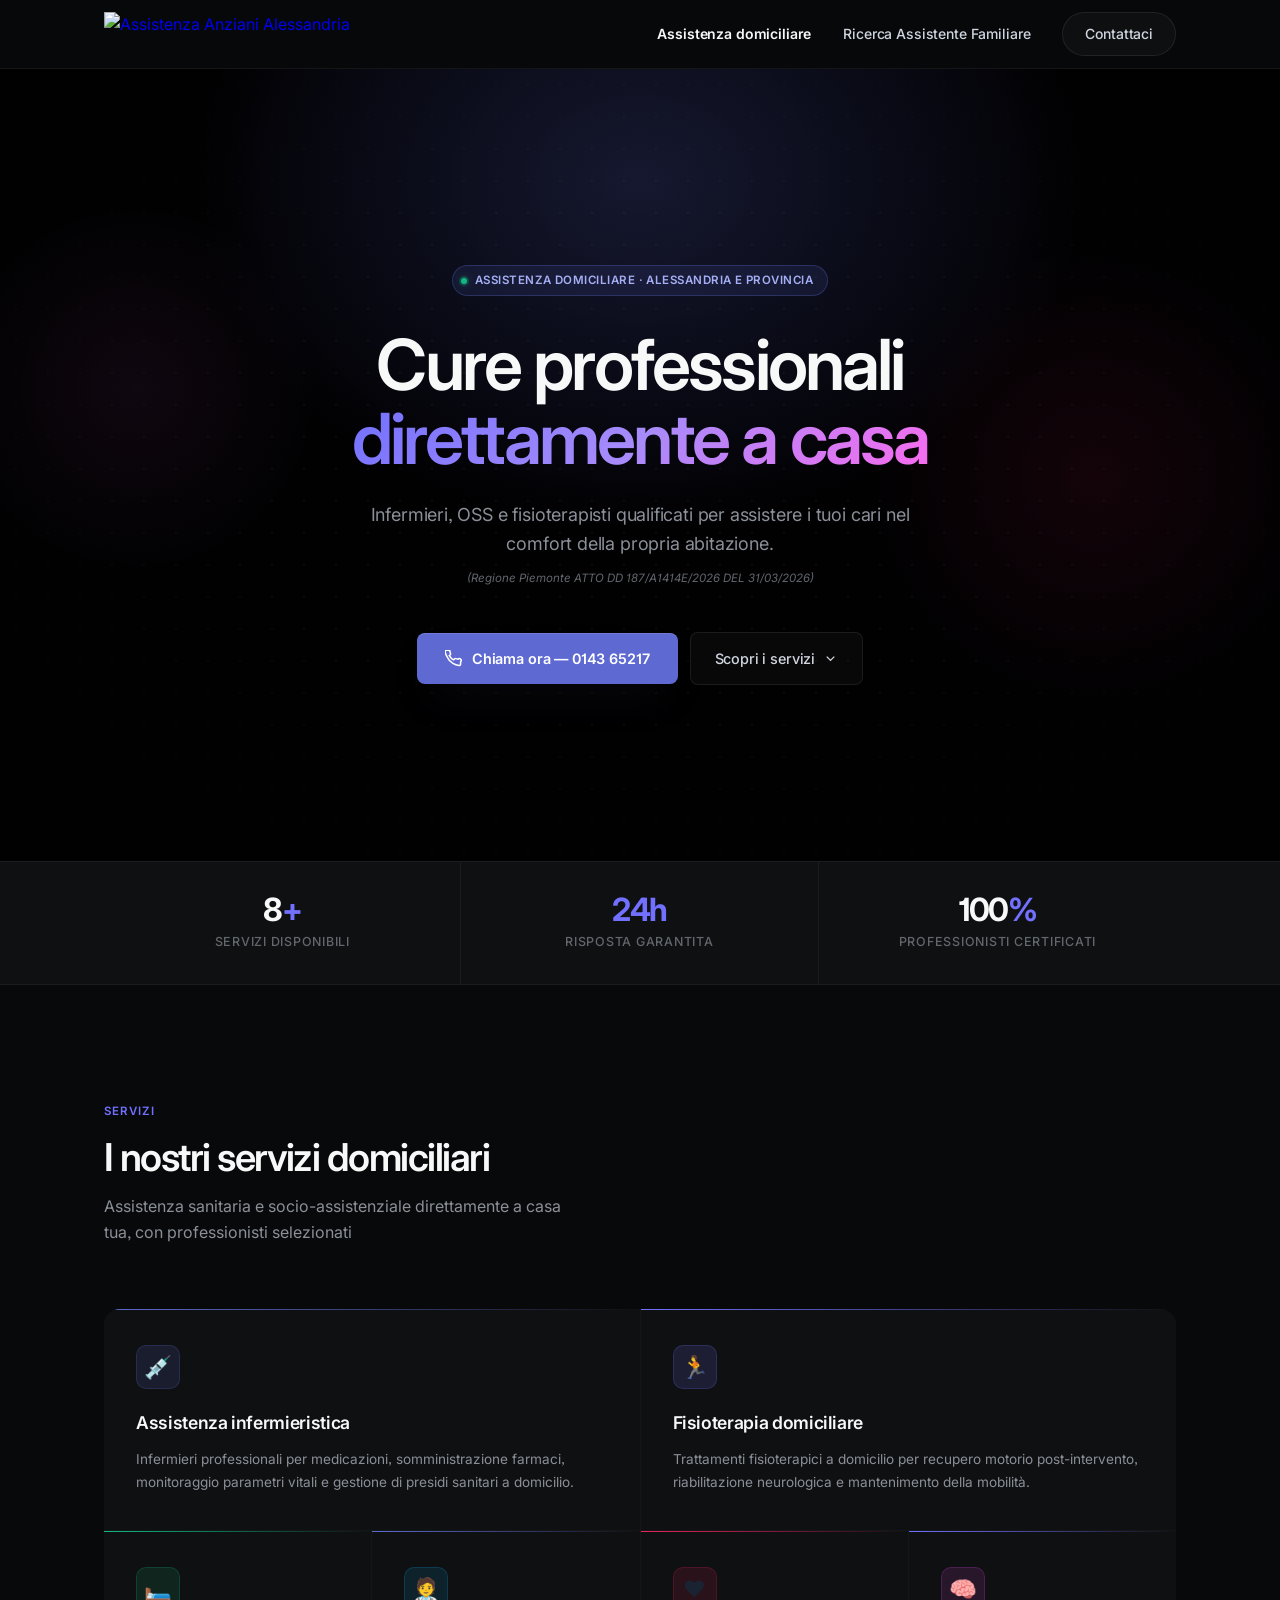
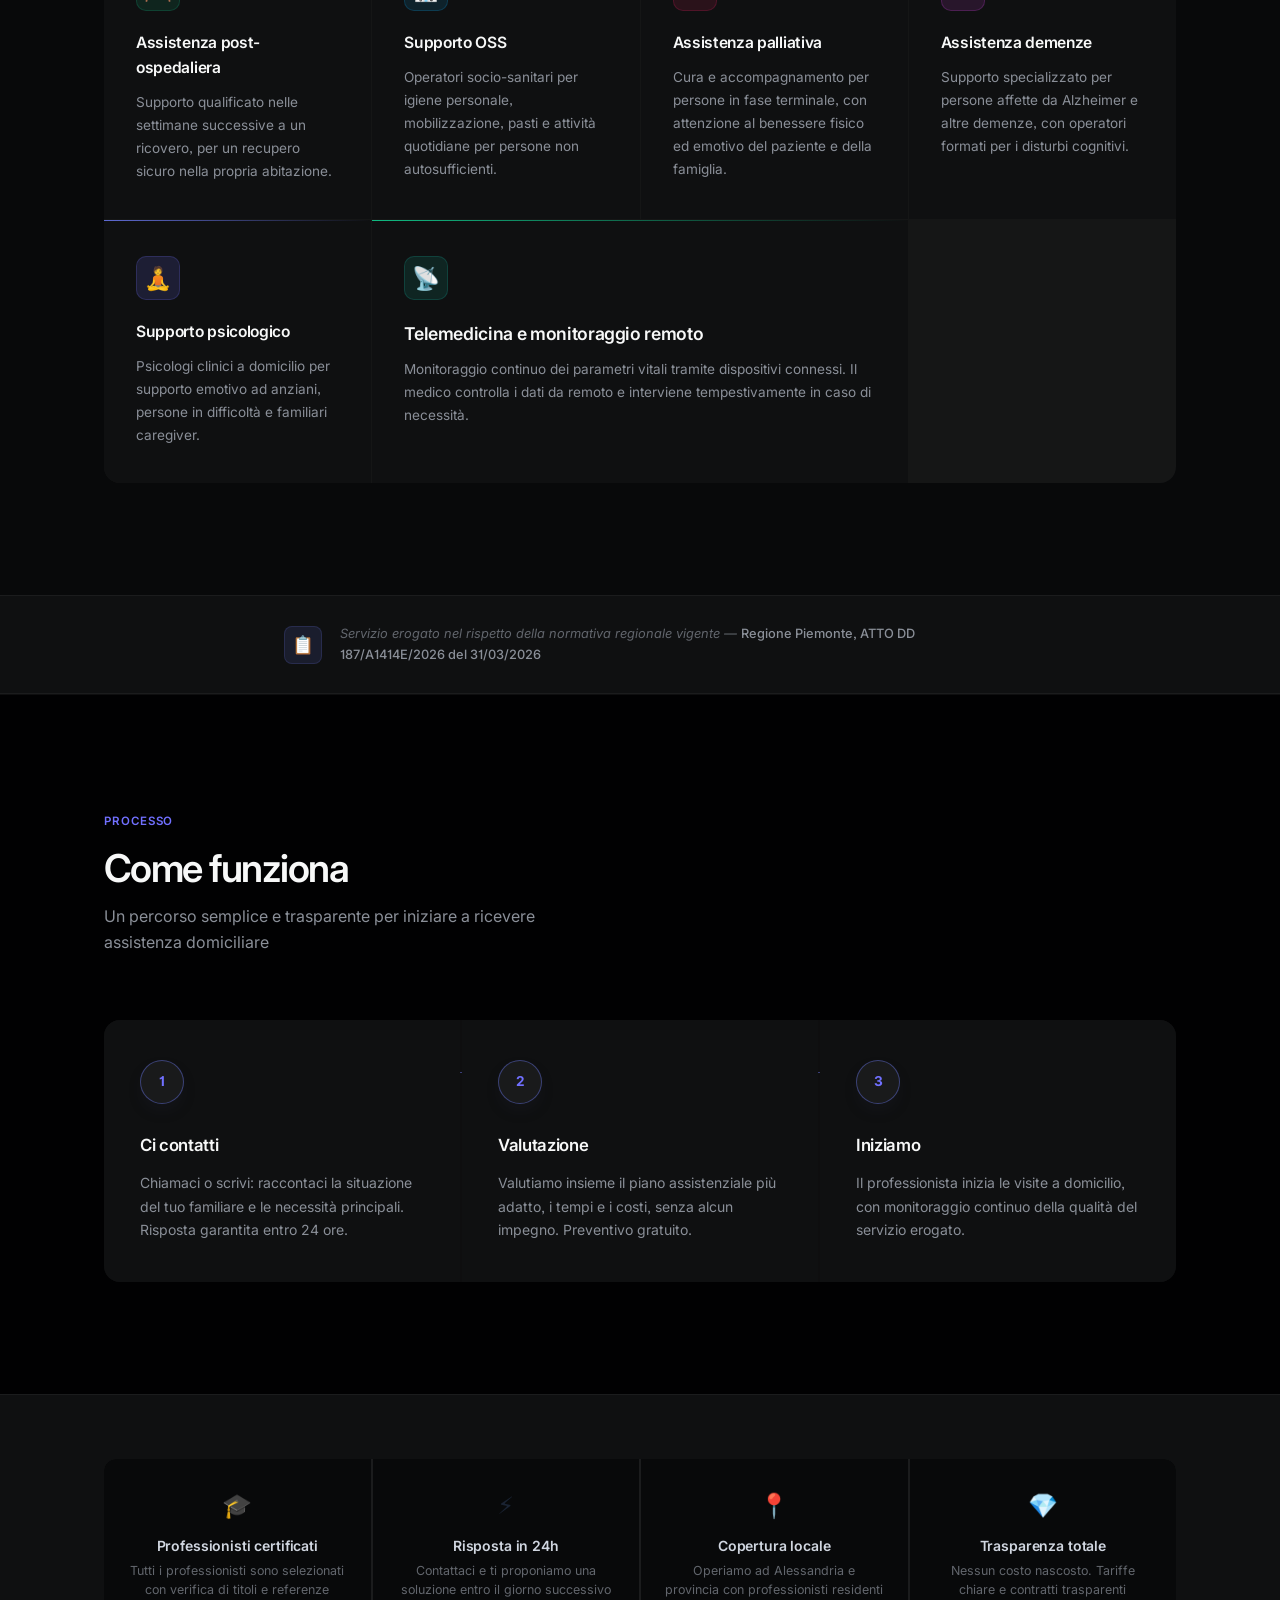
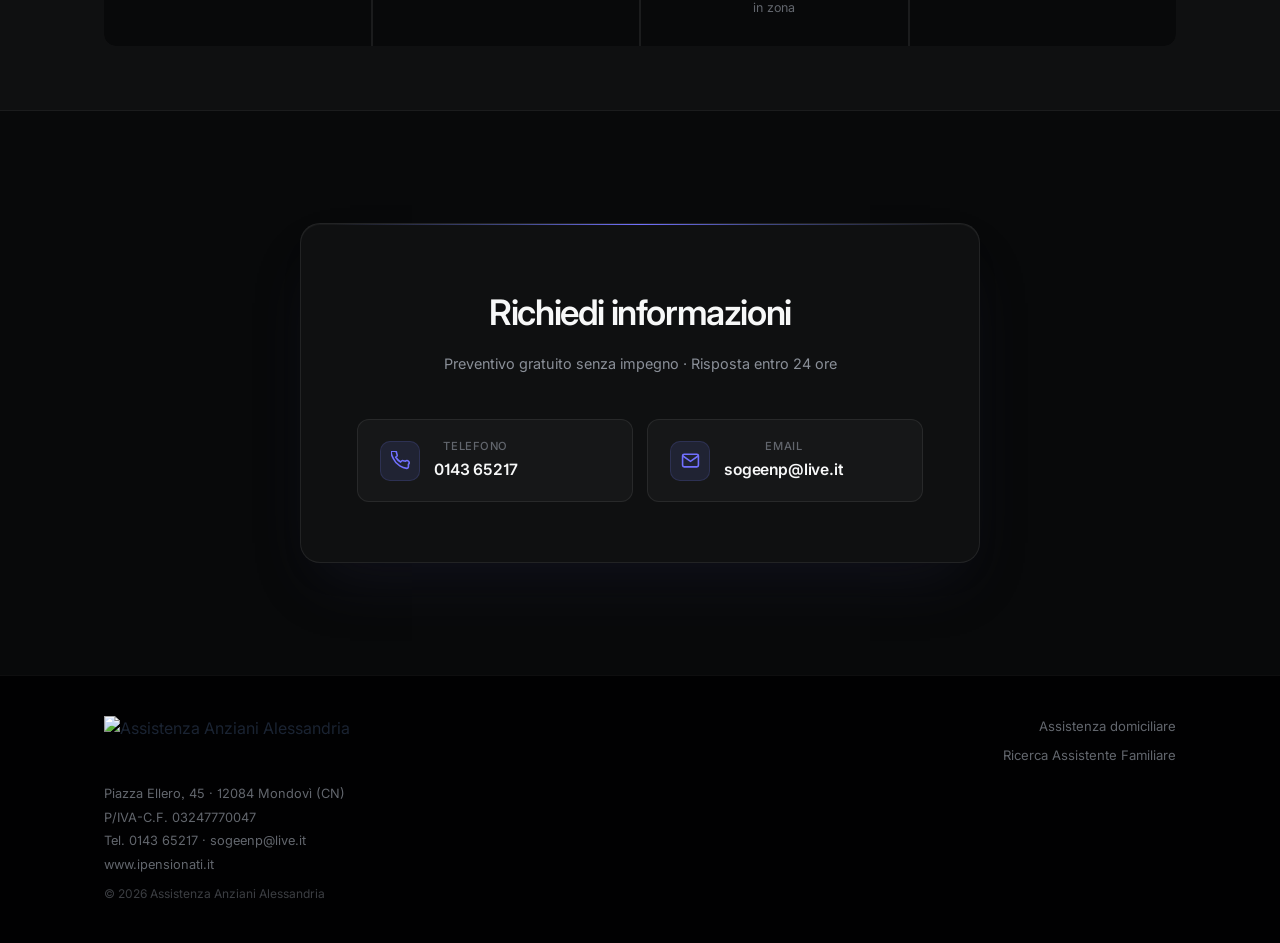
==== commit b363beba: "Update footer: enlarge logo, add company info and ipensionati.it link - Logo height 36 → 54px in all" ====
--- a/assistenza-domiciliare.html
+++ b/assistenza-domiciliare.html
@@ -652,7 +652,12 @@
       background: var(--bg-deepest);
       border-top: 1px solid var(--border-subtle);
     }
-    .footer p { color: var(--text-subtle); }
+    .footer p, .footer-info p { color: var(--text-subtle); }
+    .footer-info a { color: var(--text-subtle); }
+    .footer-info a:hover { color: var(--text-secondary); }
+    .footer-info .footer-copy { color: var(--text-subtle); opacity: 0.6; }
+    .footer-links a { color: var(--text-subtle); }
+    .footer-links a:hover { color: var(--text-secondary); }
     .footer-links a { color: var(--text-subtle); }
     .footer-links a:hover { color: var(--text-secondary); }
 
@@ -916,11 +921,21 @@
 
   <footer class="footer">
     <div class="container footer-inner">
-      <img src="logo-sogeenp.png" alt="Assistenza Anziani Alessandria" height="36" />
-      <p>© 2026 Assistenza Anziani Alessandria · Tel. 0143 65217</p>
-      <div class="footer-links">
-        <a href="assistenza-domiciliare.html">Assistenza domiciliare</a>
-        <a href="badante.html">Ricerca Assistente Familiare</a>
+      <div class="footer-brand">
+        <img src="logo-sogeenp.png" alt="Assistenza Anziani Alessandria" height="54" />
+        <div class="footer-info">
+          <p>Piazza Ellero, 45 · 12084 Mondovì (CN)</p>
+          <p>P/IVA-C.F. 03247770047</p>
+          <p>Tel. <a href="tel:014365217">0143 65217</a> · <a href="mailto:sogeenp@live.it">sogeenp@live.it</a></p>
+          <a href="https://www.ipensionati.it" target="_blank" rel="noopener">www.ipensionati.it</a>
+          <p class="footer-copy">© 2026 Assistenza Anziani Alessandria</p>
+        </div>
+      </div>
+      <div class="footer-nav">
+        <div class="footer-links">
+          <a href="assistenza-domiciliare.html">Assistenza domiciliare</a>
+          <a href="badante.html">Ricerca Assistente Familiare</a>
+        </div>
       </div>
     </div>
   </footer>
--- a/style.css
+++ b/style.css
@@ -146,12 +146,18 @@
 .contact-value { font-weight: 700; font-size: 1.05rem; }
 
 /* FOOTER */
-.footer { background: var(--dark); padding: 32px 0; }
-.footer-inner { display: flex; align-items: center; justify-content: space-between; flex-wrap: wrap; gap: 16px; }
-.footer .logo { color: var(--white); }
-.footer p { color: rgba(255,255,255,0.45); font-size: .85rem; }
-.footer-links { display: flex; gap: 24px; }
-.footer-links a { color: rgba(255,255,255,0.5); font-size: .85rem; text-decoration: none; transition: color .2s; }
+.footer { background: var(--dark); padding: 40px 0; }
+.footer-inner { display: flex; align-items: flex-start; justify-content: space-between; flex-wrap: wrap; gap: 24px; }
+.footer-brand { display: flex; flex-direction: column; gap: 14px; }
+.footer-brand img { display: block; }
+.footer-info { display: flex; flex-direction: column; gap: 3px; }
+.footer-info p,
+.footer-info a { color: rgba(255,255,255,0.42); font-size: .8rem; text-decoration: none; line-height: 1.6; }
+.footer-info a:hover { color: rgba(255,255,255,0.75); }
+.footer-info .footer-copy { color: rgba(255,255,255,0.28); font-size: .75rem; margin-top: 6px; }
+.footer-nav { display: flex; flex-direction: column; align-items: flex-end; gap: 10px; }
+.footer-links { display: flex; flex-direction: column; align-items: flex-end; gap: 8px; }
+.footer-links a { color: rgba(255,255,255,0.45); font-size: .82rem; text-decoration: none; transition: color .2s; }
 .footer-links a:hover { color: var(--white); }
 
 /* RESPONSIVE */
@@ -163,8 +169,10 @@
   .hero-visual { flex-direction: column; }
   .areas-grid { grid-template-columns: 1fr; }
   .contact-grid { grid-template-columns: 1fr; }
-  .footer-inner { flex-direction: column; text-align: center; }
-  .footer-links { justify-content: center; }
+  .footer-inner { flex-direction: column; align-items: center; text-align: center; }
+  .footer-brand { align-items: center; }
+  .footer-nav { align-items: center; }
+  .footer-links { align-items: center; }
   .section { padding: 56px 0; }
 }
 
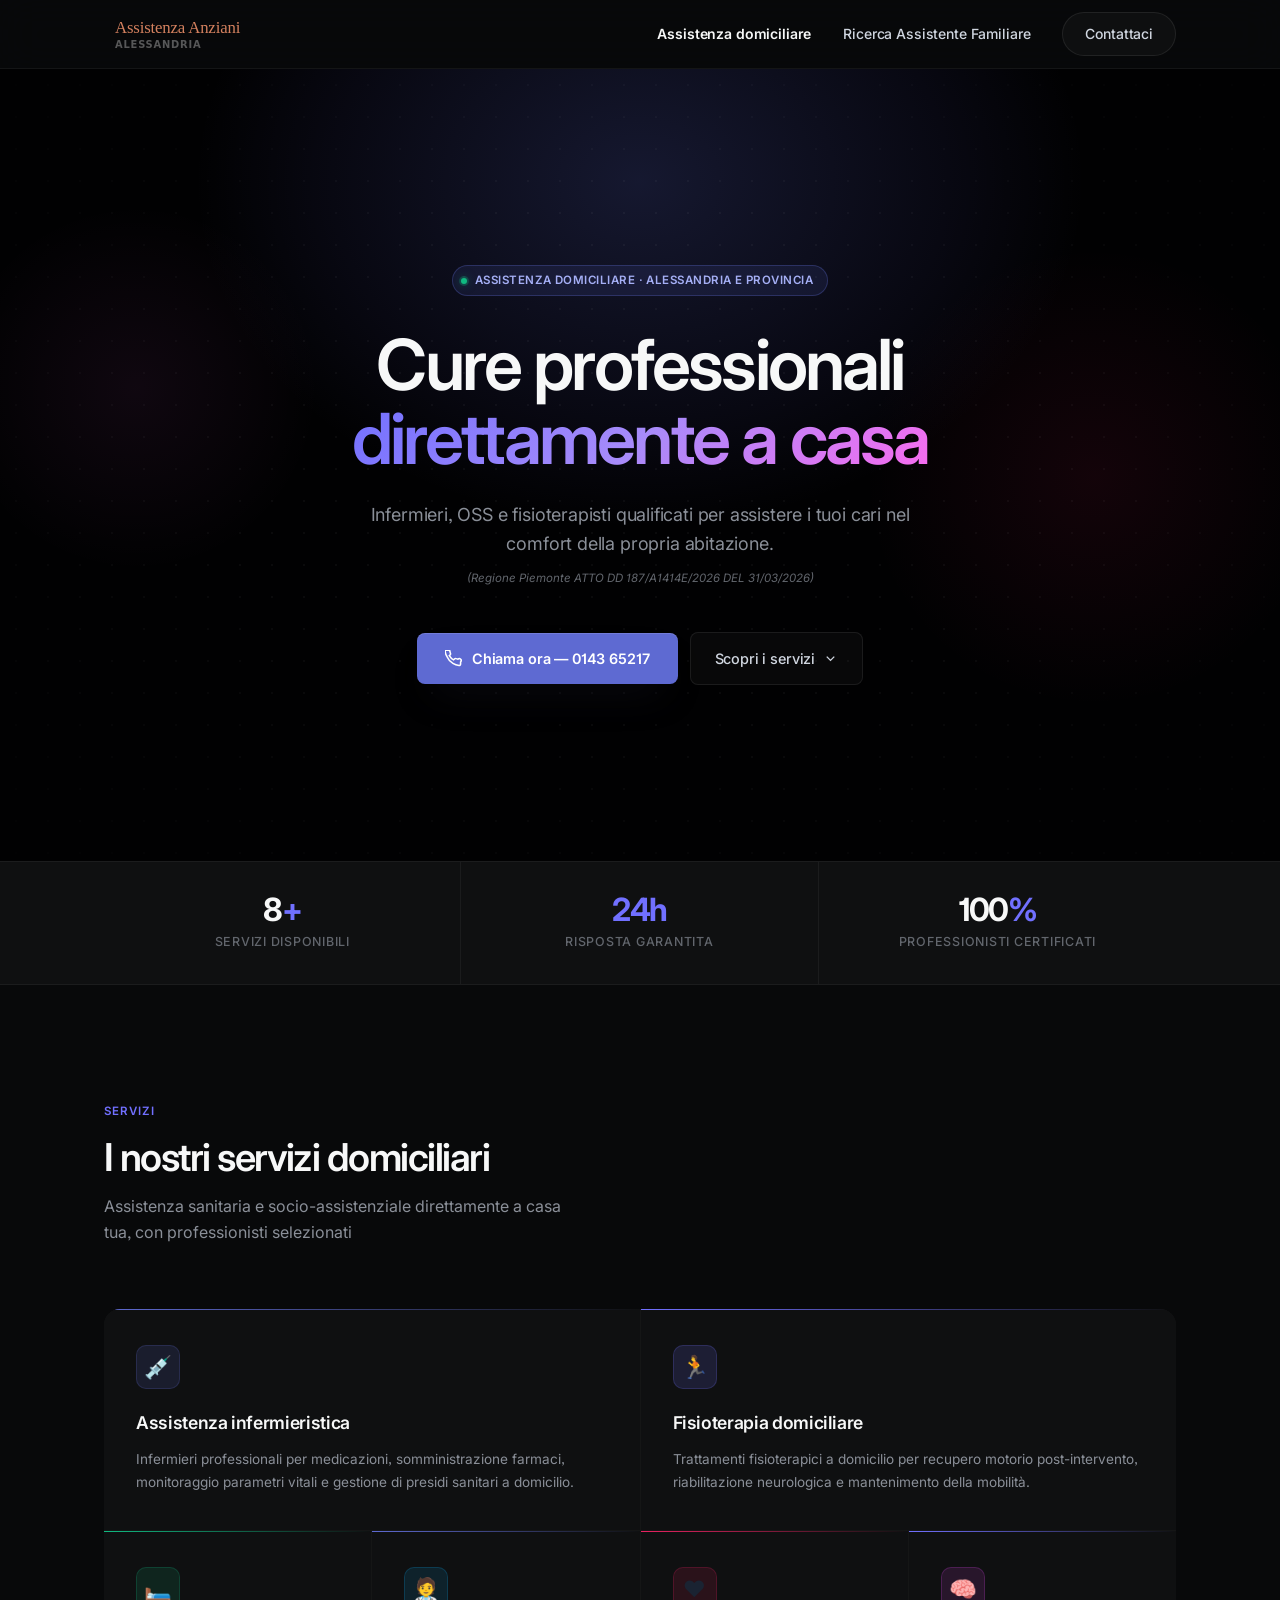
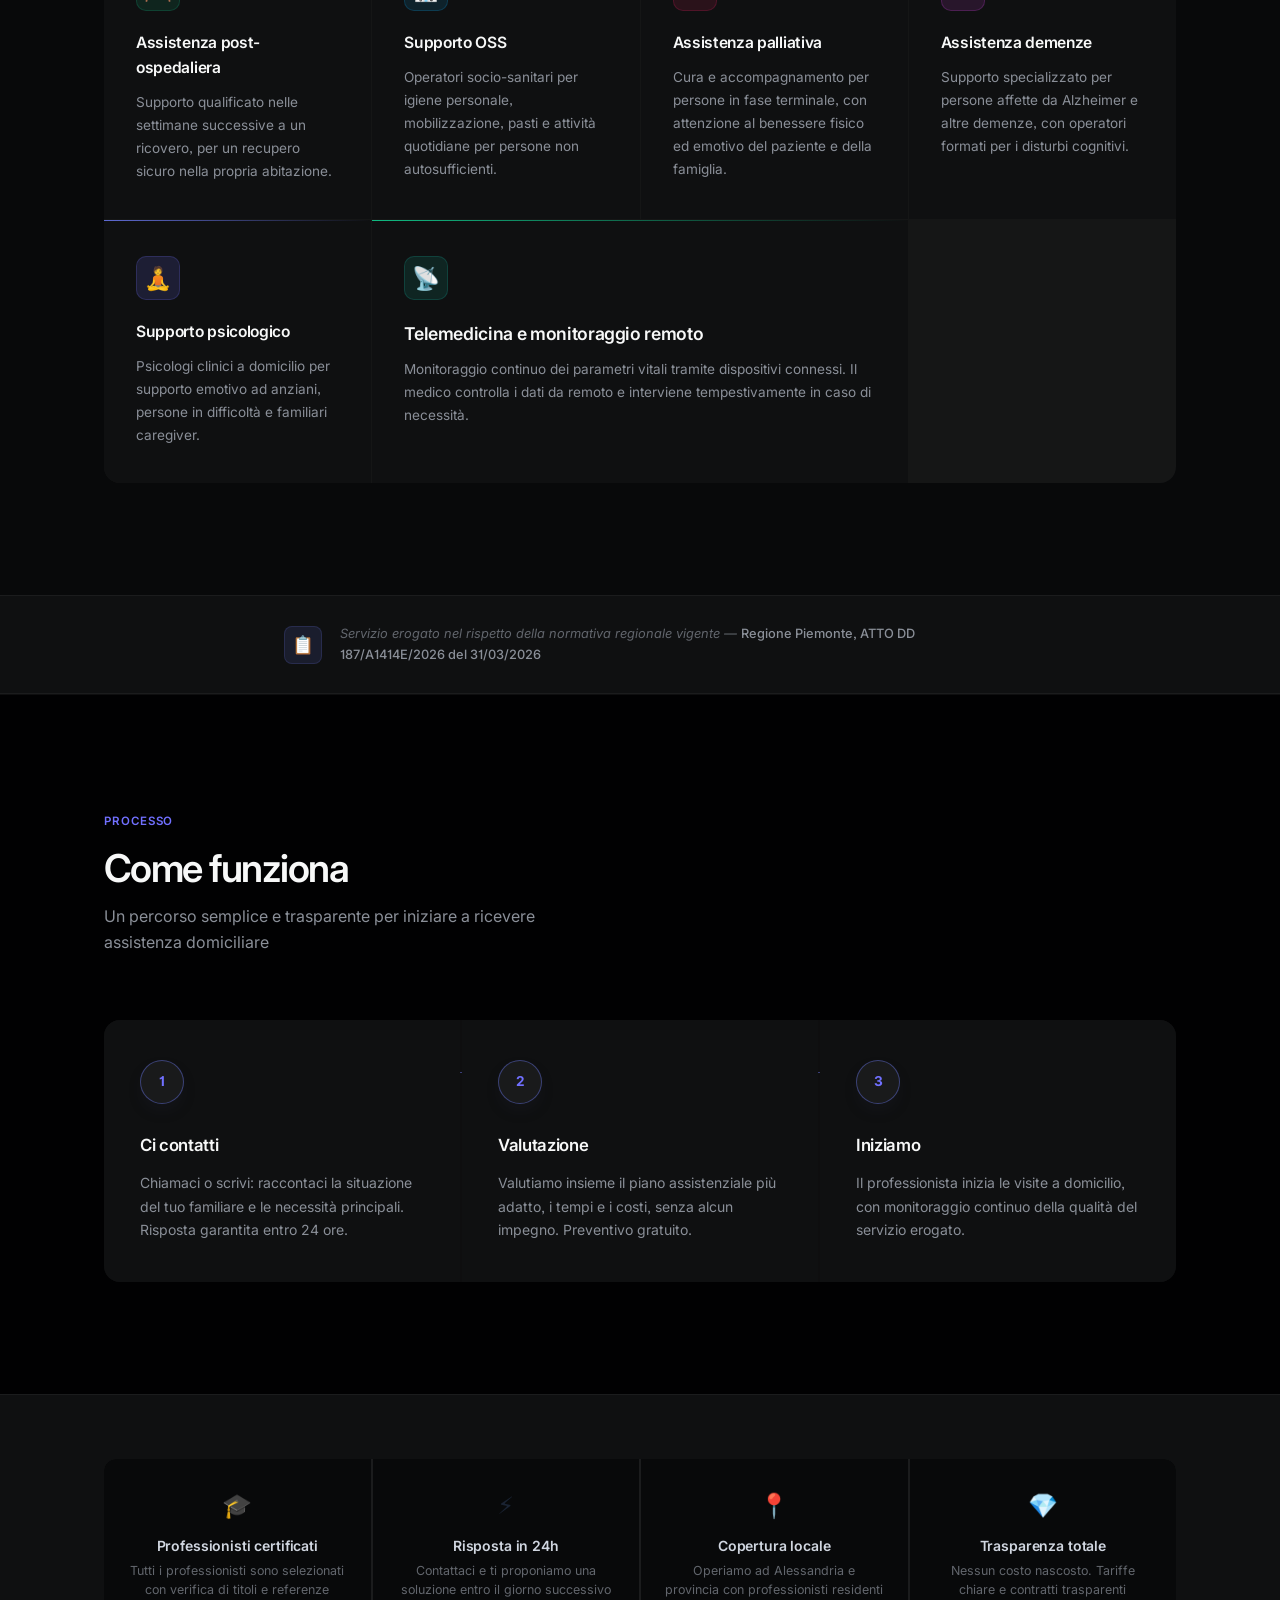
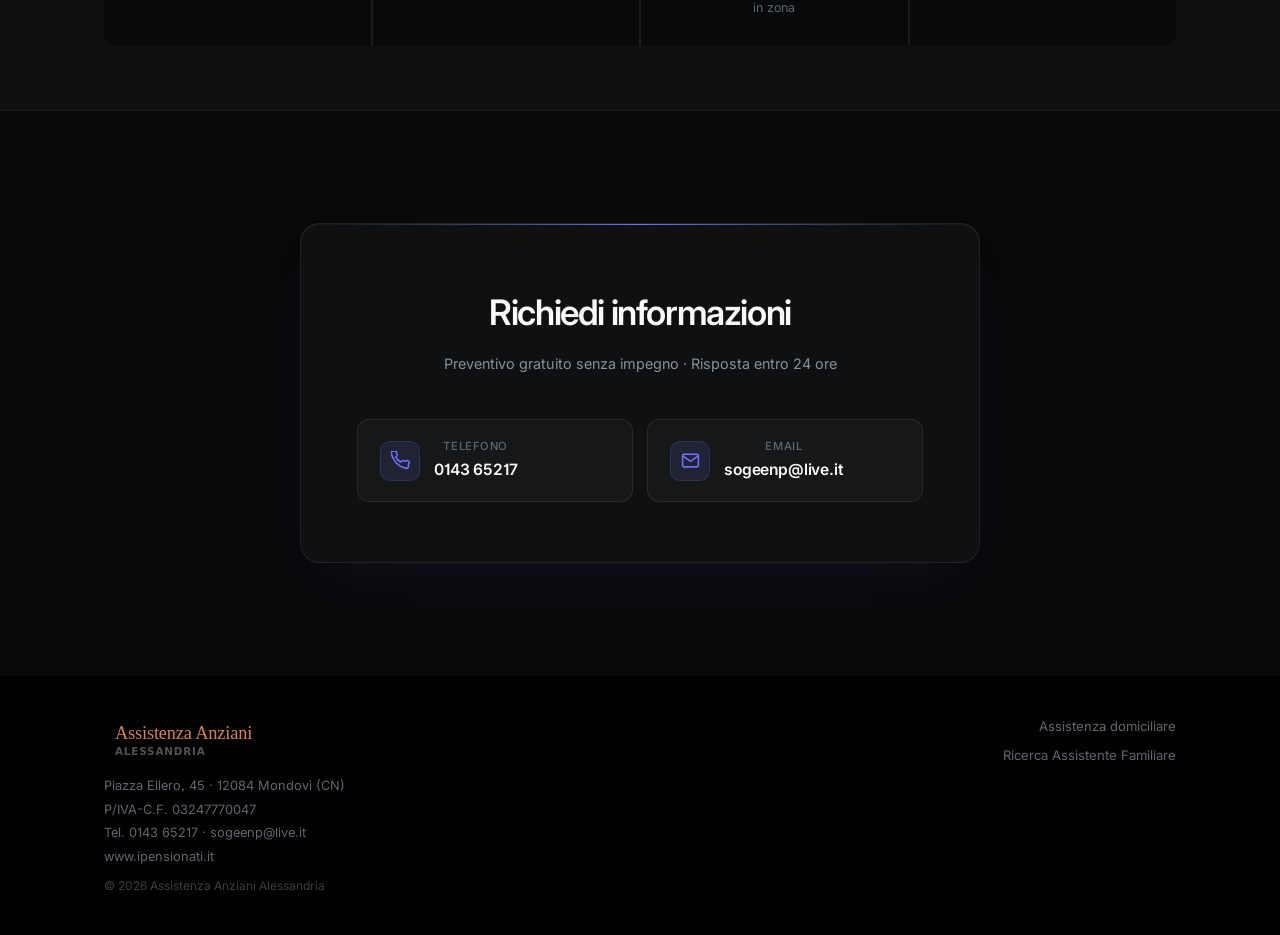
==== commit 355fa5b2: "Claude-inspired composite logo: PNG mark + Georgia serif wordmark - Replace bare PNG with mark + wor" ====
--- a/assistenza-domiciliare.html
+++ b/assistenza-domiciliare.html
@@ -75,6 +75,10 @@
       font-feature-settings: "cv01", "ss03";
     }
 
+    /* ── LOGO override: terracotta su dark ── */
+    .logo-wordmark .logo-name { color: #d4815f; }
+    .logo-wordmark .logo-sub  { color: rgba(255,255,255,0.32); }
+
     /* ── NAVBAR ── */
     .navbar {
       background: rgba(8,9,10,0.80);
@@ -693,7 +697,13 @@
 
   <header class="navbar">
     <div class="container nav-inner">
-      <a href="index.html" class="logo-img"><img src="logo-sogeenp.png" alt="Assistenza Anziani Alessandria" height="44" /></a>
+      <a href="index.html" class="logo-img">
+          <img src="logo-sogeenp.png" alt="" class="logo-mark" />
+          <div class="logo-wordmark">
+            <span class="logo-name">Assistenza Anziani</span>
+            <span class="logo-sub">Alessandria</span>
+          </div>
+        </a>
       <nav class="nav-links">
         <a href="assistenza-domiciliare.html" class="active">Assistenza domiciliare</a>
         <a href="badante.html">Ricerca Assistente Familiare</a>
@@ -922,7 +932,13 @@
   <footer class="footer">
     <div class="container footer-inner">
       <div class="footer-brand">
-        <img src="logo-sogeenp.png" alt="Assistenza Anziani Alessandria" height="54" />
+        <a href="index.html" class="logo-img">
+          <img src="logo-sogeenp.png" alt="" class="logo-mark" />
+          <div class="logo-wordmark">
+            <span class="logo-name">Assistenza Anziani</span>
+            <span class="logo-sub">Alessandria</span>
+          </div>
+        </a>
         <div class="footer-info">
           <p>Piazza Ellero, 45 · 12084 Mondovì (CN)</p>
           <p>P/IVA-C.F. 03247770047</p>
--- a/style.css
+++ b/style.css
@@ -309,9 +309,47 @@
   .hero-cta-center { justify-content: flex-start; }
 }
 
-/* LOGO IMG */
-.logo-img { display: flex; align-items: center; text-decoration: none; }
-.logo-img img { display: block; }
+/* LOGO — Claude-inspired: compact mark + Georgia serif wordmark */
+.logo-img {
+  display: flex;
+  align-items: center;
+  gap: 11px;
+  text-decoration: none;
+  flex-shrink: 0;
+}
+.logo-img .logo-mark {
+  height: 42px;
+  width: auto;
+  display: block;
+  flex-shrink: 0;
+}
+.logo-wordmark {
+  display: flex;
+  flex-direction: column;
+  line-height: 1;
+}
+.logo-wordmark .logo-name {
+  font-family: Georgia, 'Times New Roman', serif;
+  font-size: 1.05rem;
+  font-weight: 500;
+  color: #c96442;
+  letter-spacing: -0.01em;
+  line-height: 1.2;
+}
+.logo-wordmark .logo-sub {
+  font-family: -apple-system, system-ui, sans-serif;
+  font-size: 0.62rem;
+  font-weight: 600;
+  color: #87867f;
+  letter-spacing: 0.08em;
+  text-transform: uppercase;
+  margin-top: 2px;
+}
+
+/* Footer logo: slightly larger mark */
+.footer-brand .logo-img .logo-mark { height: 46px; }
+.footer-brand .logo-wordmark .logo-name { font-size: 1.15rem; }
+.footer-brand .logo-wordmark .logo-sub { font-size: 0.65rem; }
 
 /* Single area card */
 .areas-single { grid-template-columns: 1fr; max-width: 360px; margin: 0 auto; }
